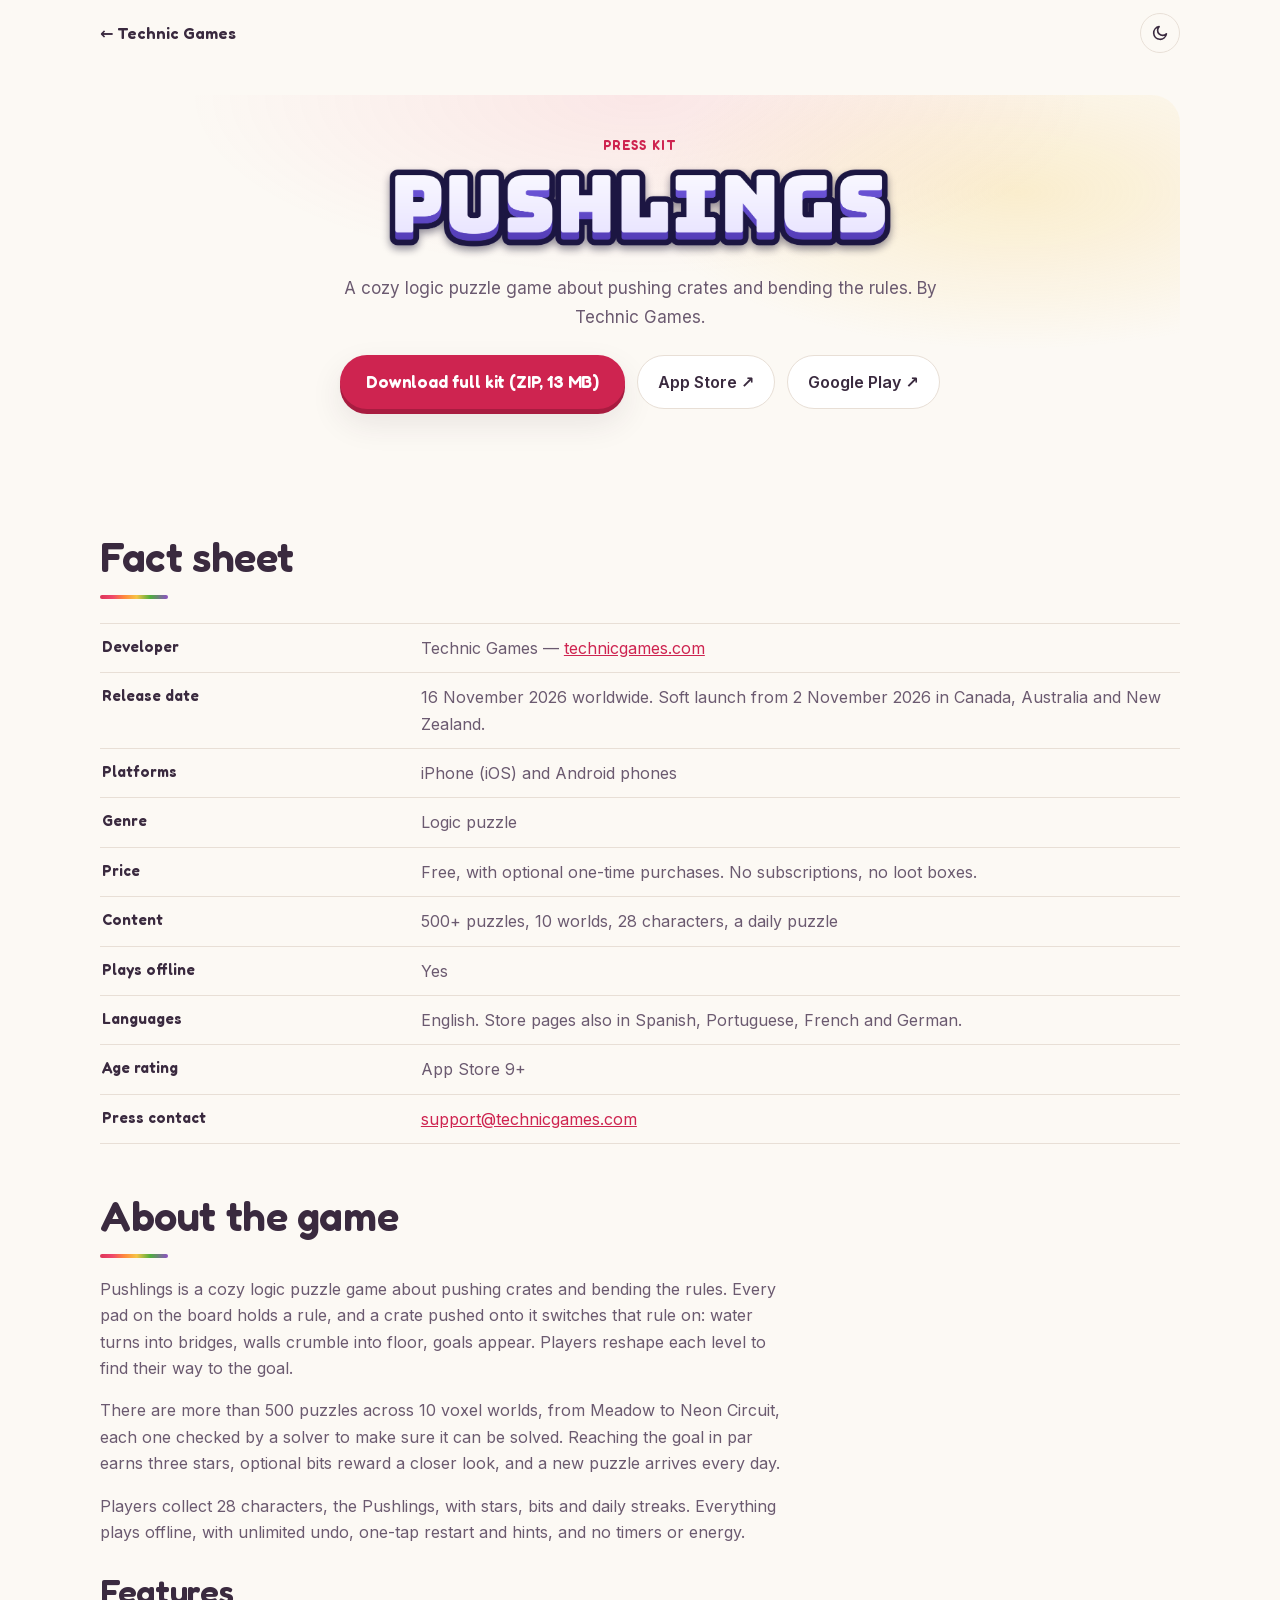
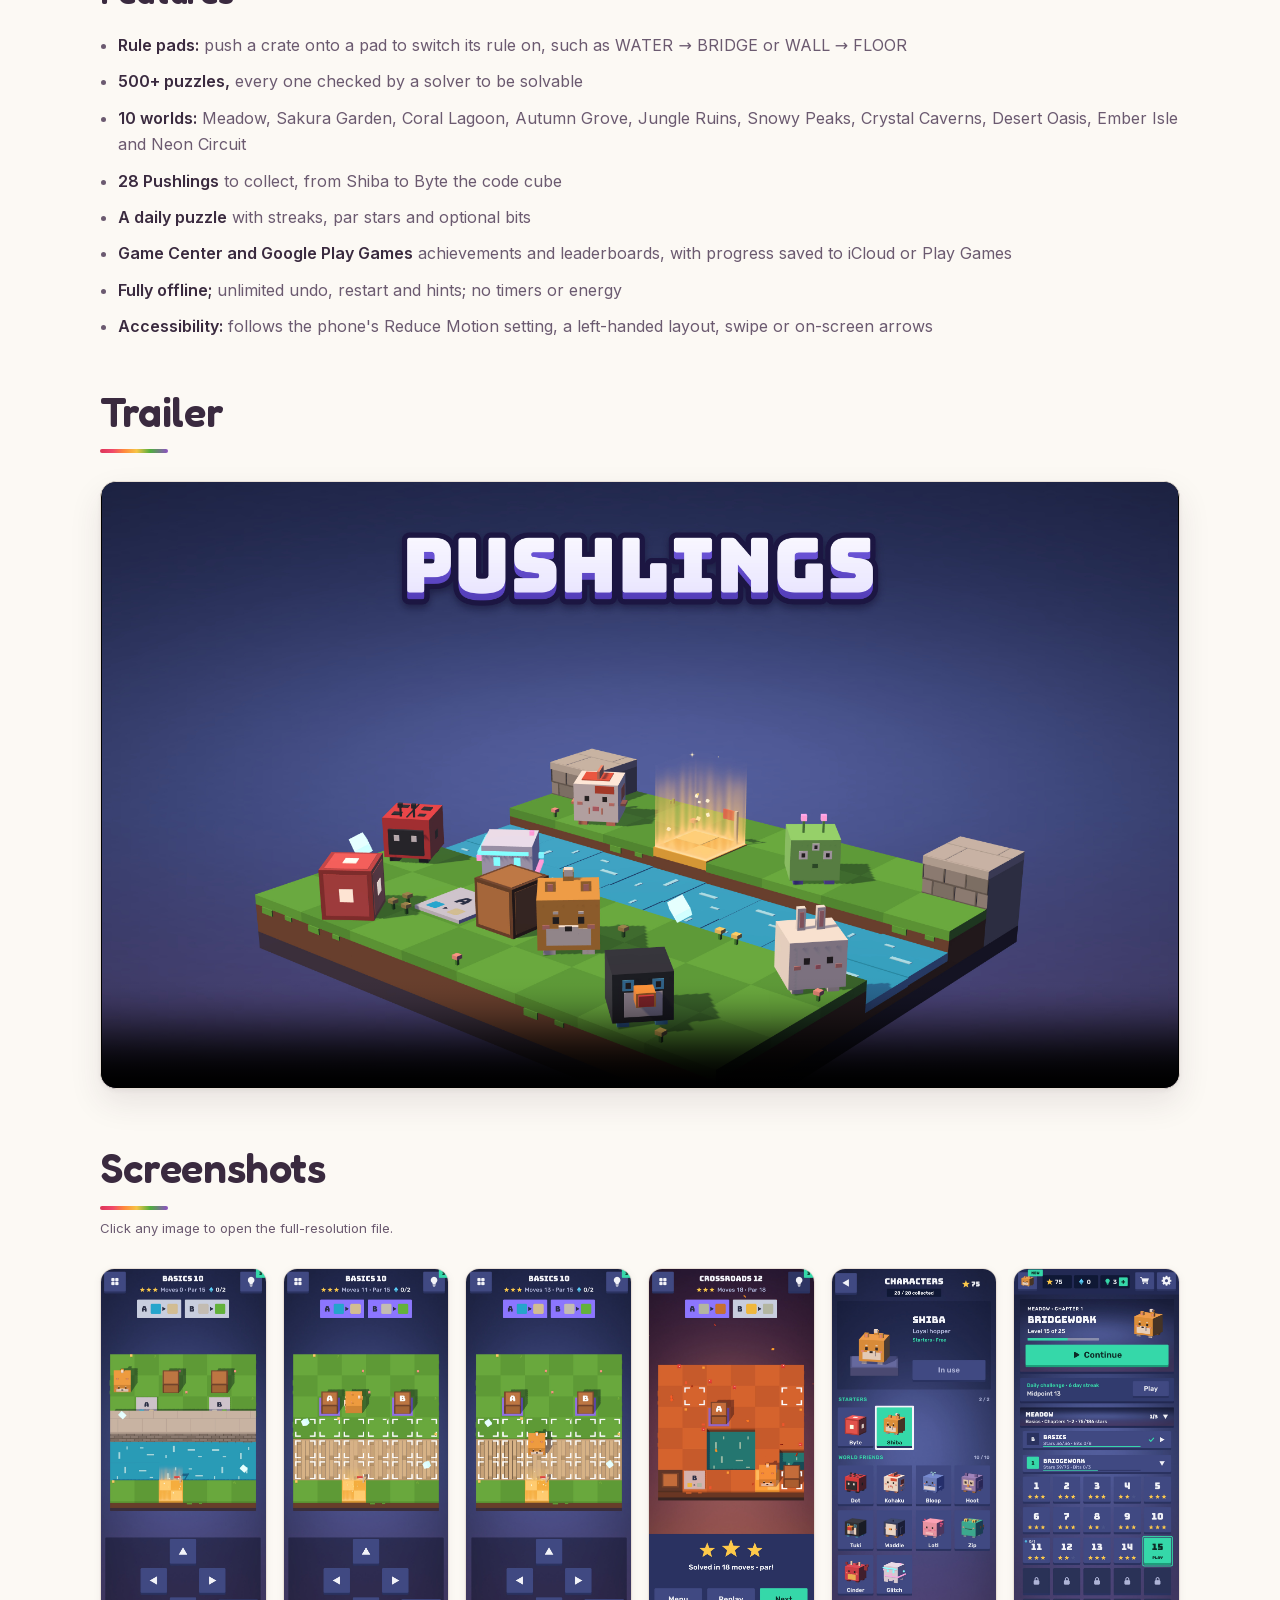
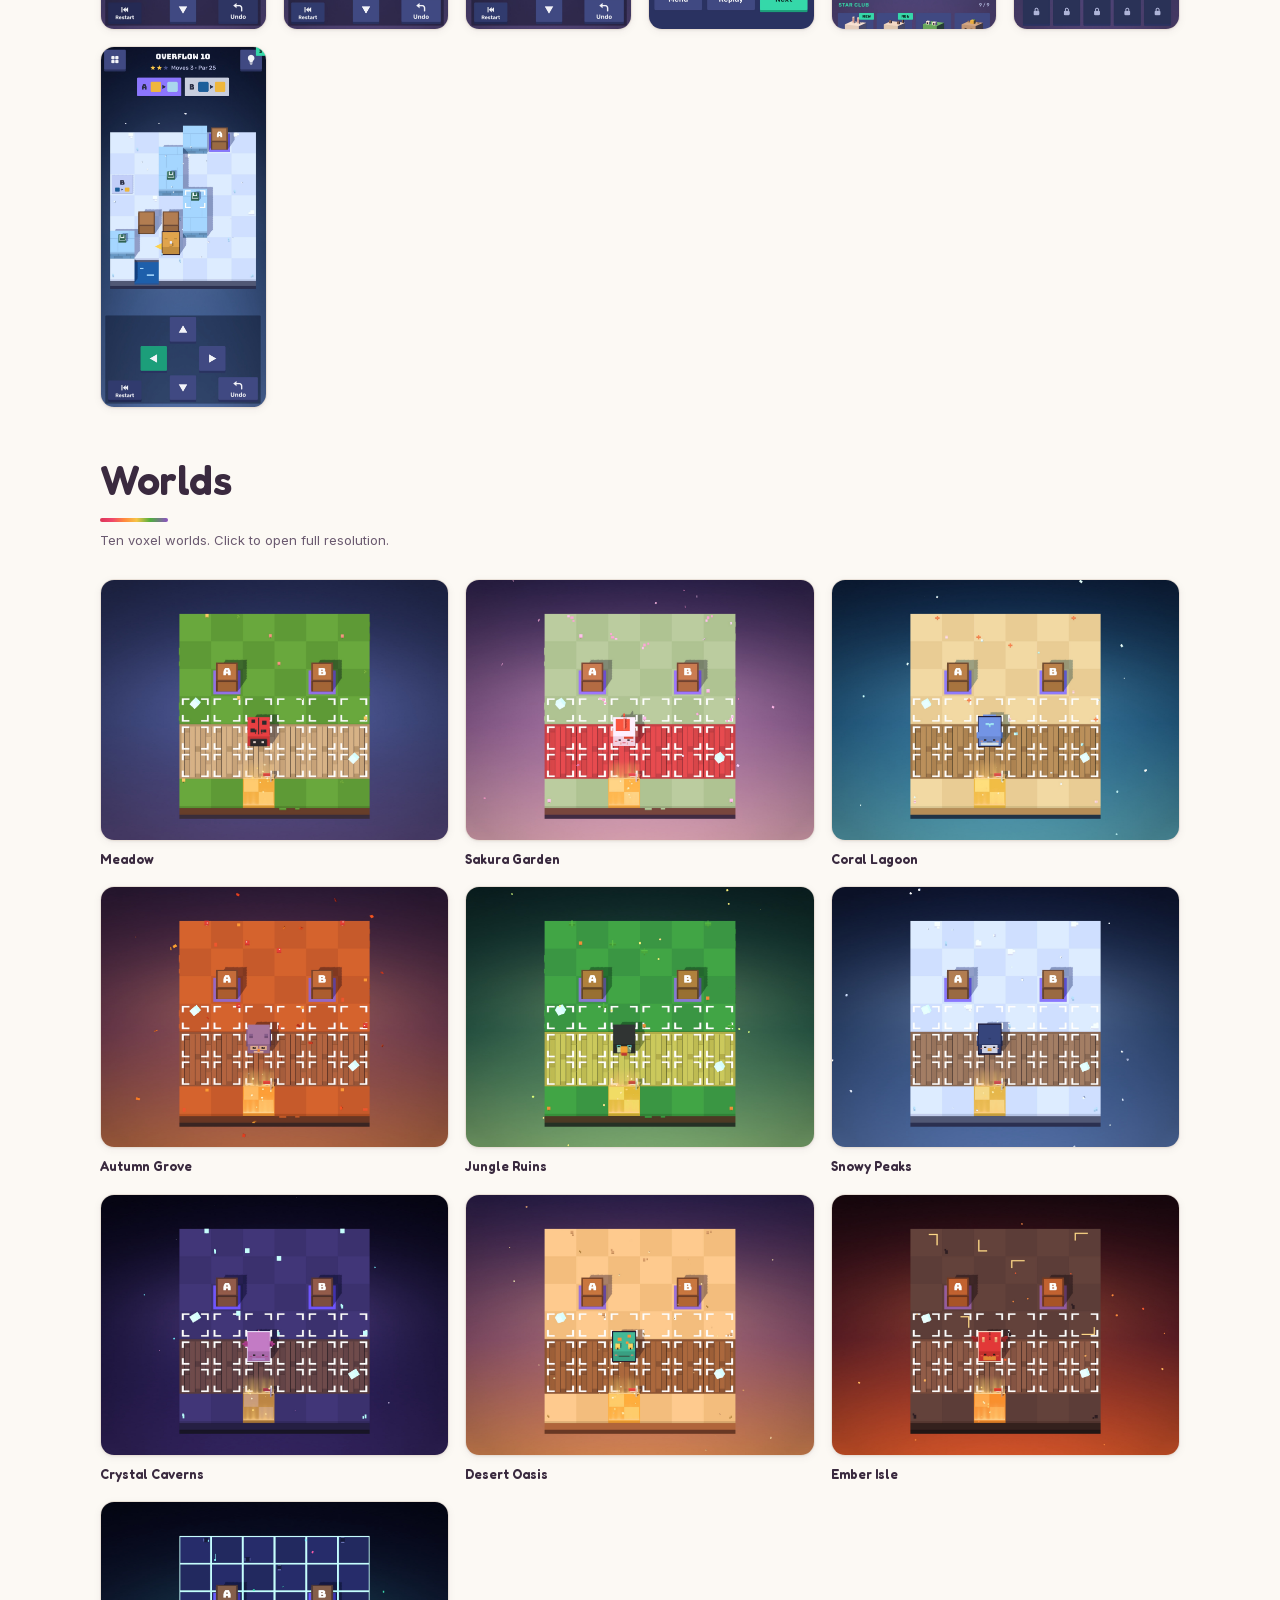
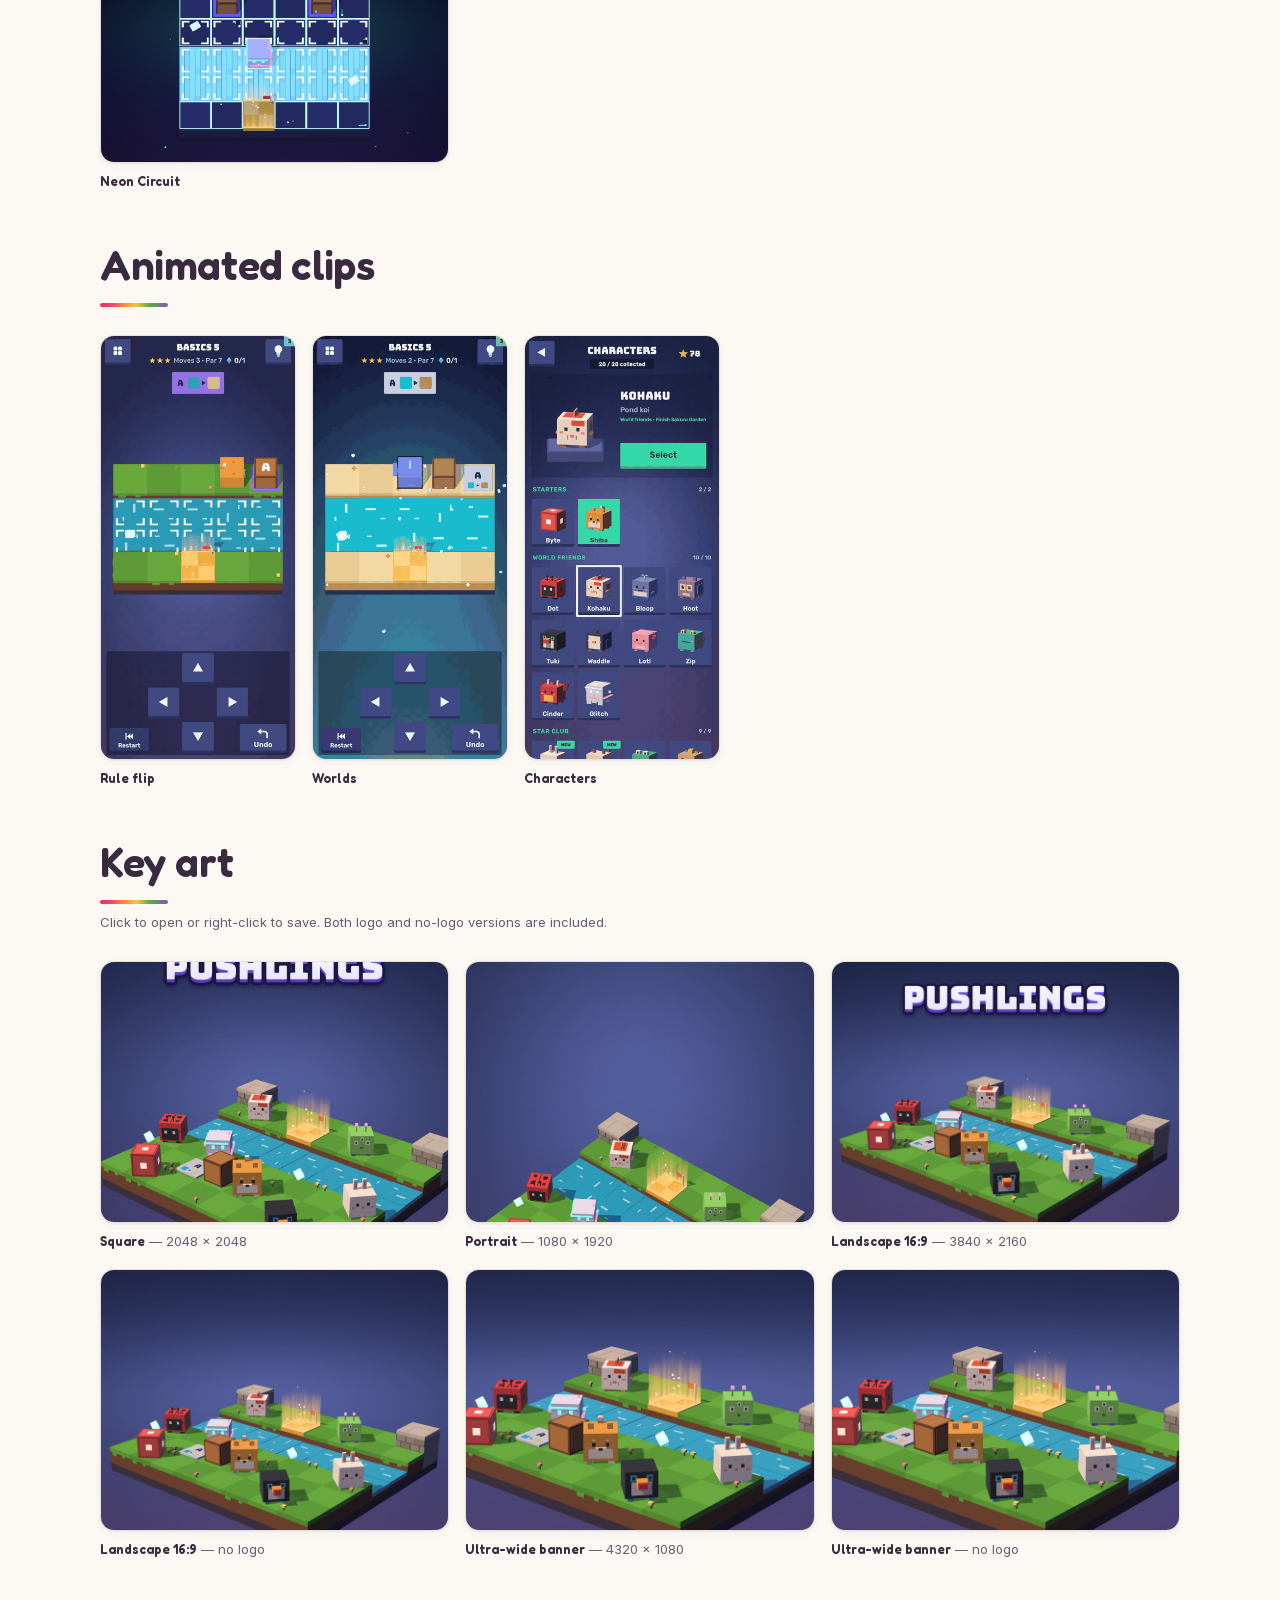
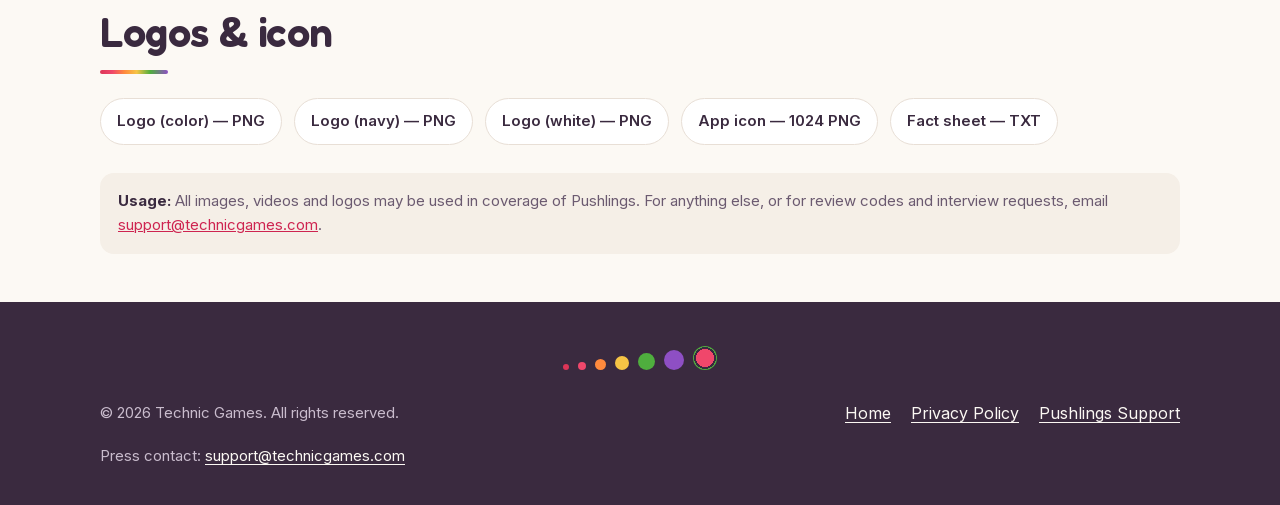
==== pushlings-press/index.html @ 8aca6a39 "Add Pushlings press kit at /pushlings-press/ Browsable press page (fact sheet, trailer, screenshots," ====
<!doctype html>
<html lang="en">
<head>
<meta charset="utf-8">
<meta name="viewport" content="width=device-width, initial-scale=1">

<!-- Resolve theme before first paint (shared with the main site via the same
     localStorage key). Must sit above the stylesheet link. -->
<script>
(function () {
  var t = null;
  try { t = localStorage.getItem("tg-theme"); } catch (e) {}
  if (t !== "light" && t !== "dark") {
    t = window.matchMedia && matchMedia("(prefers-color-scheme: dark)").matches ? "dark" : "light";
  }
  document.documentElement.setAttribute("data-theme", t);
})();
</script>

<title>Pushlings — Press Kit</title>
<meta name="description" content="Press kit for Pushlings, a cozy logic puzzle game by Technic Games — screenshots, key art, logos, trailer, fact sheet and downloads. All assets free to use in coverage.">
<link rel="canonical" href="https://technicgames.com/pushlings-press/">
<meta name="theme-color" content="#FCF9F4">

<meta property="og:type" content="website">
<meta property="og:site_name" content="Technic Games">
<meta property="og:title" content="Pushlings — Press Kit">
<meta property="og:description" content="Screenshots, key art, logos, trailer and fact sheet for Pushlings. Free to use in coverage.">
<meta property="og:image" content="https://technicgames.com/pushlings-press/keyart/Pushlings_KeyArt_3840x2160.jpg">
<meta property="og:url" content="https://technicgames.com/pushlings-press/">
<meta name="twitter:card" content="summary_large_image">
<meta name="twitter:image" content="https://technicgames.com/pushlings-press/keyart/Pushlings_KeyArt_3840x2160.jpg">

<link rel="icon" href="../assets/favicon.ico" sizes="any">
<link rel="apple-touch-icon" href="../assets/apple-touch-icon.png">

<link rel="preload" href="../assets/fonts/inter-var.woff2" as="font" type="font/woff2" crossorigin>
<link rel="preload" href="../assets/fonts/fredoka-var.woff2" as="font" type="font/woff2" crossorigin>
<link rel="stylesheet" href="../assets/styles.css">

<!-- Press-specific layout. Kept here, not in assets/styles.css, so it stays out
     of the home page's CSS payload budget. Uses the shared design tokens. -->
<style>
  .pk-bar { display: flex; align-items: center; justify-content: space-between; gap: 16px; min-height: 66px; }
  .pk-home { font-family: var(--font-display); font-weight: 600; color: var(--ink); text-decoration: none; }
  .pk-home:hover { color: var(--accent-text); }

  /* theme toggle: both icons inline, CSS shows the one for the target theme */
  .theme-toggle .pk-sun { display: none; }
  :root[data-theme="dark"] .theme-toggle .pk-moon { display: none; }
  :root[data-theme="dark"] .theme-toggle .pk-sun { display: inline; }
  .theme-toggle svg { width: 18px; height: 18px; }

  .pk-hero {
    text-align: center;
    padding-block: 40px 8px;
    background:
      radial-gradient(60% 80% at 50% 0%, var(--glow-berry), transparent 70%),
      radial-gradient(50% 70% at 85% 30%, var(--glow-lemon), transparent 70%);
    border-radius: var(--radius-lg);
  }
  .pk-hero__logo { width: min(520px, 80%); height: auto; margin: 8px auto 0; }
  .pk-eyebrow { color: var(--accent-text); }
  .pk-lede { margin: 14px auto 0; max-width: 60ch; color: var(--muted); font-size: 1.0625rem; }
  .pk-cta { margin-top: 24px; display: flex; flex-wrap: wrap; gap: 12px; justify-content: center; }

  .pk-store { display: inline-flex; align-items: center; gap: 8px; padding: 13px 20px; border-radius: var(--pill);
    border: 1px solid var(--line); background: var(--card); color: var(--ink); font-weight: 600; text-decoration: none; }
  .pk-store:hover { border-color: var(--berry); color: var(--accent-text); }

  /* fact sheet */
  .pk-facts { margin: 24px 0 0; display: grid; gap: 0; border-top: 1px solid var(--line); }
  .pk-facts div { display: grid; grid-template-columns: minmax(120px, 0.4fr) 1fr; gap: 16px;
    padding: 11px 2px; border-bottom: 1px solid var(--line); }
  .pk-facts dt { font-family: var(--font-display); font-weight: 600; color: var(--ink); font-size: 0.9375rem; }
  .pk-facts dd { margin: 0; color: var(--muted); }
  .pk-facts a { color: var(--accent-text); }

  .pk-features { margin-top: 20px; padding-left: 1.15rem; display: grid; gap: 10px; }
  .pk-features li { color: var(--muted); }
  .pk-features strong { color: var(--ink); font-weight: 600; }

  /* galleries */
  .pk-grid { margin-top: 28px; display: grid; gap: 16px; }
  .pk-grid--shots { grid-template-columns: repeat(auto-fill, minmax(150px, 1fr)); }
  .pk-grid--worlds { grid-template-columns: repeat(auto-fill, minmax(260px, 1fr)); }
  .pk-grid--gifs { grid-template-columns: repeat(auto-fill, minmax(170px, 1fr)); max-width: 620px; }
  .pk-grid--art { grid-template-columns: repeat(auto-fill, minmax(260px, 1fr)); }

  .pk-grid a { display: block; text-decoration: none; }
  .pk-grid img { display: block; width: 100%; height: auto; border-radius: 14px; border: 1px solid var(--line);
    background: var(--paper-2); box-shadow: var(--shadow-sm); }
  .pk-grid--shots img, .pk-grid--gifs img { aspect-ratio: 1320 / 2868; object-fit: cover; }
  .pk-grid--worlds img, .pk-grid--art img { aspect-ratio: 4 / 3; object-fit: cover; }

  .pk-card__cap { display: block; margin-top: 8px; font-size: 0.8125rem; color: var(--muted); }
  .pk-card__cap b { color: var(--ink); font-weight: 600; font-family: var(--font-display); }

  .pk-video { margin-top: 28px; }
  .pk-video video { width: 100%; height: auto; border-radius: 16px; border: 1px solid var(--line);
    background: #000; box-shadow: var(--shadow-md); aspect-ratio: 16 / 9; }

  /* download chips (logos) */
  .pk-downloads { margin-top: 24px; display: flex; flex-wrap: wrap; gap: 12px; }
  .pk-dl { display: inline-flex; align-items: center; gap: 10px; padding: 10px 16px; border-radius: var(--pill);
    border: 1px solid var(--line); background: var(--card); color: var(--ink); text-decoration: none; font-weight: 600; font-size: 0.9375rem; }
  .pk-dl:hover { border-color: var(--berry); color: var(--accent-text); }
  .pk-dl svg { width: 16px; height: 16px; flex: none; }

  .pk-usage { margin-top: 28px; padding: 16px 18px; border-radius: 14px; background: var(--paper-2);
    color: var(--muted); font-size: 0.9375rem; }
  .pk-usage strong { color: var(--ink); }
</style>
</head>

<body>
<a class="skip-link" href="#main">Skip to content</a>

<header class="site-header">
  <div class="wrap pk-bar">
    <a class="pk-home" href="../index.html">← Technic Games</a>
    <button class="theme-toggle icon-btn" type="button" aria-label="Switch theme" title="Switch theme">
      <svg class="pk-moon" viewBox="0 0 24 24" fill="none" stroke="currentColor" stroke-width="2.2" stroke-linecap="round" stroke-linejoin="round" aria-hidden="true"><path d="M20.5 13.2A8.5 8.5 0 1 1 10.8 3.5a6.6 6.6 0 0 0 9.7 9.7z"/></svg>
      <svg class="pk-sun" viewBox="0 0 24 24" fill="none" stroke="currentColor" stroke-width="2.2" stroke-linecap="round" stroke-linejoin="round" aria-hidden="true"><path d="M12 16.5a4.5 4.5 0 1 0 0-9 4.5 4.5 0 0 0 0 9z"/><path d="M12 1.8v2.1M12 20.1v2.1M4.8 4.8l1.5 1.5M17.7 17.7l1.5 1.5M1.8 12h2.1M20.1 12h2.1M4.8 19.2l1.5-1.5M17.7 6.3l1.5-1.5"/></svg>
    </button>
  </div>
</header>

<main id="main">

  <!-- HERO -->
  <section class="section" style="padding-top:28px">
    <div class="wrap">
      <div class="pk-hero">
        <p class="eyebrow pk-eyebrow">Press Kit</p>
        <img class="pk-hero__logo" src="logo/Pushlings_Logo.png" alt="Pushlings" width="3000" height="554">
        <p class="pk-lede">A cozy logic puzzle game about pushing crates and bending the rules. By Technic Games.</p>
        <div class="pk-cta">
          <a class="btn btn--primary" href="Pushlings_PressKit.zip" download>Download full kit (ZIP, 13&nbsp;MB)</a>
          <a class="pk-store" href="https://apps.apple.com/app/id6817405644" target="_blank" rel="noopener">App Store ↗</a>
          <a class="pk-store" href="https://play.google.com/store/apps/details?id=com.technicgames.pushlings" target="_blank" rel="noopener">Google Play ↗</a>
        </div>
      </div>
    </div>
  </section>

  <!-- FACT SHEET -->
  <section class="section" id="facts" style="padding-block:24px">
    <div class="wrap">
      <h2>Fact sheet</h2>
      <dl class="pk-facts">
        <div><dt>Developer</dt><dd>Technic Games — <a href="https://technicgames.com">technicgames.com</a></dd></div>
        <div><dt>Release date</dt><dd>16 November 2026 worldwide. Soft launch from 2 November 2026 in Canada, Australia and New Zealand.</dd></div>
        <div><dt>Platforms</dt><dd>iPhone (iOS) and Android phones</dd></div>
        <div><dt>Genre</dt><dd>Logic puzzle</dd></div>
        <div><dt>Price</dt><dd>Free, with optional one-time purchases. No subscriptions, no loot boxes.</dd></div>
        <div><dt>Content</dt><dd>500+ puzzles, 10 worlds, 28 characters, a daily puzzle</dd></div>
        <div><dt>Plays offline</dt><dd>Yes</dd></div>
        <div><dt>Languages</dt><dd>English. Store pages also in Spanish, Portuguese, French and German.</dd></div>
        <div><dt>Age rating</dt><dd>App Store 9+</dd></div>
        <div><dt>Press contact</dt><dd><a href="mailto:support@technicgames.com">support@technicgames.com</a></dd></div>
      </dl>
    </div>
  </section>

  <!-- ABOUT -->
  <section class="section" id="about" style="padding-block:24px">
    <div class="wrap">
      <h2>About the game</h2>
      <div class="prose">
        <p>Pushlings is a cozy logic puzzle game about pushing crates and bending the rules. Every pad on the board holds a rule, and a crate pushed onto it switches that rule on: water turns into bridges, walls crumble into floor, goals appear. Players reshape each level to find their way to the goal.</p>
        <p>There are more than 500 puzzles across 10 voxel worlds, from Meadow to Neon Circuit, each one checked by a solver to make sure it can be solved. Reaching the goal in par earns three stars, optional bits reward a closer look, and a new puzzle arrives every day.</p>
        <p>Players collect 28 characters, the Pushlings, with stars, bits and daily streaks. Everything plays offline, with unlimited undo, one-tap restart and hints, and no timers or energy.</p>
      </div>

      <h3 style="margin-top:28px">Features</h3>
      <ul class="pk-features">
        <li><strong>Rule pads:</strong> push a crate onto a pad to switch its rule on, such as WATER → BRIDGE or WALL → FLOOR</li>
        <li><strong>500+ puzzles,</strong> every one checked by a solver to be solvable</li>
        <li><strong>10 worlds:</strong> Meadow, Sakura Garden, Coral Lagoon, Autumn Grove, Jungle Ruins, Snowy Peaks, Crystal Caverns, Desert Oasis, Ember Isle and Neon Circuit</li>
        <li><strong>28 Pushlings</strong> to collect, from Shiba to Byte the code cube</li>
        <li><strong>A daily puzzle</strong> with streaks, par stars and optional bits</li>
        <li><strong>Game Center and Google Play Games</strong> achievements and leaderboards, with progress saved to iCloud or Play Games</li>
        <li><strong>Fully offline;</strong> unlimited undo, restart and hints; no timers or energy</li>
        <li><strong>Accessibility:</strong> follows the phone's Reduce Motion setting, a left-handed layout, swipe or on-screen arrows</li>
      </ul>
    </div>
  </section>

  <!-- TRAILER -->
  <section class="section" id="trailer" style="padding-block:24px">
    <div class="wrap">
      <h2>Trailer</h2>
      <div class="pk-video">
        <video controls preload="none" width="1920" height="1080"
               poster="keyart/Pushlings_KeyArt_3840x2160.jpg">
          <source src="video/Pushlings_Trailer_1920x1080.mp4" type="video/mp4">
          Your browser can't play embedded video — <a href="video/Pushlings_Trailer_1920x1080.mp4">download the trailer (MP4)</a>.
        </video>
      </div>
    </div>
  </section>

  <!-- SCREENSHOTS -->
  <section class="section" id="screenshots" style="padding-block:24px">
    <div class="wrap">
      <h2>Screenshots</h2>
      <p class="pk-card__cap">Click any image to open the full-resolution file.</p>
      <div class="pk-grid pk-grid--shots">
        <a href="screenshots/Pushlings_Screenshot_01.jpg" target="_blank" rel="noopener"><img src="screenshots/Pushlings_Screenshot_01.jpg" alt="Pushlings screenshot 1" width="1320" height="2868" loading="lazy" decoding="async"></a>
        <a href="screenshots/Pushlings_Screenshot_02.jpg" target="_blank" rel="noopener"><img src="screenshots/Pushlings_Screenshot_02.jpg" alt="Pushlings screenshot 2" width="1320" height="2868" loading="lazy" decoding="async"></a>
        <a href="screenshots/Pushlings_Screenshot_03.jpg" target="_blank" rel="noopener"><img src="screenshots/Pushlings_Screenshot_03.jpg" alt="Pushlings screenshot 3" width="1320" height="2868" loading="lazy" decoding="async"></a>
        <a href="screenshots/Pushlings_Screenshot_04.jpg" target="_blank" rel="noopener"><img src="screenshots/Pushlings_Screenshot_04.jpg" alt="Pushlings screenshot 4" width="1320" height="2868" loading="lazy" decoding="async"></a>
        <a href="screenshots/Pushlings_Screenshot_05.jpg" target="_blank" rel="noopener"><img src="screenshots/Pushlings_Screenshot_05.jpg" alt="Pushlings screenshot 5" width="1320" height="2868" loading="lazy" decoding="async"></a>
        <a href="screenshots/Pushlings_Screenshot_06.jpg" target="_blank" rel="noopener"><img src="screenshots/Pushlings_Screenshot_06.jpg" alt="Pushlings screenshot 6" width="1320" height="2868" loading="lazy" decoding="async"></a>
        <a href="screenshots/Pushlings_Screenshot_07.jpg" target="_blank" rel="noopener"><img src="screenshots/Pushlings_Screenshot_07.jpg" alt="Pushlings screenshot 7" width="1320" height="2868" loading="lazy" decoding="async"></a>
      </div>
    </div>
  </section>

  <!-- WORLDS -->
  <section class="section" id="worlds" style="padding-block:24px">
    <div class="wrap">
      <h2>Worlds</h2>
      <p class="pk-card__cap">Ten voxel worlds. Click to open full resolution.</p>
      <div class="pk-grid pk-grid--worlds">
        <a href="worlds/Pushlings_World_Meadow.jpg" target="_blank" rel="noopener"><img src="worlds/Pushlings_World_Meadow.jpg" alt="Meadow" width="2400" height="1800" loading="lazy" decoding="async"><span class="pk-card__cap"><b>Meadow</b></span></a>
        <a href="worlds/Pushlings_World_Sakura_Garden.jpg" target="_blank" rel="noopener"><img src="worlds/Pushlings_World_Sakura_Garden.jpg" alt="Sakura Garden" width="2400" height="1800" loading="lazy" decoding="async"><span class="pk-card__cap"><b>Sakura Garden</b></span></a>
        <a href="worlds/Pushlings_World_Coral_Lagoon.jpg" target="_blank" rel="noopener"><img src="worlds/Pushlings_World_Coral_Lagoon.jpg" alt="Coral Lagoon" width="2400" height="1800" loading="lazy" decoding="async"><span class="pk-card__cap"><b>Coral Lagoon</b></span></a>
        <a href="worlds/Pushlings_World_Autumn_Grove.jpg" target="_blank" rel="noopener"><img src="worlds/Pushlings_World_Autumn_Grove.jpg" alt="Autumn Grove" width="2400" height="1800" loading="lazy" decoding="async"><span class="pk-card__cap"><b>Autumn Grove</b></span></a>
        <a href="worlds/Pushlings_World_Jungle_Ruins.jpg" target="_blank" rel="noopener"><img src="worlds/Pushlings_World_Jungle_Ruins.jpg" alt="Jungle Ruins" width="2400" height="1800" loading="lazy" decoding="async"><span class="pk-card__cap"><b>Jungle Ruins</b></span></a>
        <a href="worlds/Pushlings_World_Snowy_Peaks.jpg" target="_blank" rel="noopener"><img src="worlds/Pushlings_World_Snowy_Peaks.jpg" alt="Snowy Peaks" width="2400" height="1800" loading="lazy" decoding="async"><span class="pk-card__cap"><b>Snowy Peaks</b></span></a>
        <a href="worlds/Pushlings_World_Crystal_Caverns.jpg" target="_blank" rel="noopener"><img src="worlds/Pushlings_World_Crystal_Caverns.jpg" alt="Crystal Caverns" width="2400" height="1800" loading="lazy" decoding="async"><span class="pk-card__cap"><b>Crystal Caverns</b></span></a>
        <a href="worlds/Pushlings_World_Desert_Oasis.jpg" target="_blank" rel="noopener"><img src="worlds/Pushlings_World_Desert_Oasis.jpg" alt="Desert Oasis" width="2400" height="1800" loading="lazy" decoding="async"><span class="pk-card__cap"><b>Desert Oasis</b></span></a>
        <a href="worlds/Pushlings_World_Ember_Isle.jpg" target="_blank" rel="noopener"><img src="worlds/Pushlings_World_Ember_Isle.jpg" alt="Ember Isle" width="2400" height="1800" loading="lazy" decoding="async"><span class="pk-card__cap"><b>Ember Isle</b></span></a>
        <a href="worlds/Pushlings_World_Neon_Circuit.jpg" target="_blank" rel="noopener"><img src="worlds/Pushlings_World_Neon_Circuit.jpg" alt="Neon Circuit" width="2400" height="1800" loading="lazy" decoding="async"><span class="pk-card__cap"><b>Neon Circuit</b></span></a>
      </div>
    </div>
  </section>

  <!-- ANIMATIONS -->
  <section class="section" id="animations" style="padding-block:24px">
    <div class="wrap">
      <h2>Animated clips</h2>
      <div class="pk-grid pk-grid--gifs">
        <a href="gifs/Pushlings_rule_flip.gif" target="_blank" rel="noopener"><img src="gifs/Pushlings_rule_flip.gif" alt="A rule pad flipping water into a bridge" width="360" height="780" loading="lazy" decoding="async"><span class="pk-card__cap"><b>Rule flip</b></span></a>
        <a href="gifs/Pushlings_worlds.gif" target="_blank" rel="noopener"><img src="gifs/Pushlings_worlds.gif" alt="A tour through several Pushlings worlds" width="360" height="780" loading="lazy" decoding="async"><span class="pk-card__cap"><b>Worlds</b></span></a>
        <a href="gifs/Pushlings_characters.gif" target="_blank" rel="noopener"><img src="gifs/Pushlings_characters.gif" alt="A selection of collectible Pushlings characters" width="360" height="780" loading="lazy" decoding="async"><span class="pk-card__cap"><b>Characters</b></span></a>
      </div>
    </div>
  </section>

  <!-- KEY ART -->
  <section class="section" id="keyart" style="padding-block:24px">
    <div class="wrap">
      <h2>Key art</h2>
      <p class="pk-card__cap">Click to open or right-click to save. Both logo and no-logo versions are included.</p>
      <div class="pk-grid pk-grid--art">
        <a href="keyart/Pushlings_KeyArt_2048x2048.jpg" target="_blank" rel="noopener"><img src="keyart/Pushlings_KeyArt_2048x2048.jpg" alt="Square key art" width="2048" height="2048" loading="lazy" decoding="async"><span class="pk-card__cap"><b>Square</b> — 2048 × 2048</span></a>
        <a href="keyart/Pushlings_KeyArt_1080x1920.jpg" target="_blank" rel="noopener"><img src="keyart/Pushlings_KeyArt_1080x1920.jpg" alt="Portrait key art" width="1080" height="1920" loading="lazy" decoding="async"><span class="pk-card__cap"><b>Portrait</b> — 1080 × 1920</span></a>
        <a href="keyart/Pushlings_KeyArt_3840x2160.jpg" target="_blank" rel="noopener"><img src="keyart/Pushlings_KeyArt_3840x2160.jpg" alt="Landscape key art" width="3840" height="2160" loading="lazy" decoding="async"><span class="pk-card__cap"><b>Landscape 16:9</b> — 3840 × 2160</span></a>
        <a href="keyart/Pushlings_KeyArt_3840x2160_NoLogo.jpg" target="_blank" rel="noopener"><img src="keyart/Pushlings_KeyArt_3840x2160_NoLogo.jpg" alt="Landscape key art without logo" width="3840" height="2160" loading="lazy" decoding="async"><span class="pk-card__cap"><b>Landscape 16:9</b> — no logo</span></a>
        <a href="keyart/Pushlings_KeyArt_4320x1080.jpg" target="_blank" rel="noopener"><img src="keyart/Pushlings_KeyArt_4320x1080.jpg" alt="Ultra-wide banner key art" width="4320" height="1080" loading="lazy" decoding="async"><span class="pk-card__cap"><b>Ultra-wide banner</b> — 4320 × 1080</span></a>
        <a href="keyart/Pushlings_KeyArt_4320x1080_NoLogo.jpg" target="_blank" rel="noopener"><img src="keyart/Pushlings_KeyArt_4320x1080_NoLogo.jpg" alt="Ultra-wide banner key art without logo" width="4320" height="1080" loading="lazy" decoding="async"><span class="pk-card__cap"><b>Ultra-wide banner</b> — no logo</span></a>
      </div>
    </div>
  </section>

  <!-- LOGOS -->
  <section class="section" id="logos" style="padding-block:24px">
    <div class="wrap">
      <h2>Logos &amp; icon</h2>
      <div class="pk-downloads">
        <a class="pk-dl" href="logo/Pushlings_Logo.png" download>Logo (color) — PNG</a>
        <a class="pk-dl" href="logo/Pushlings_Logo_Navy.png" download>Logo (navy) — PNG</a>
        <a class="pk-dl" href="logo/Pushlings_Logo_White.png" download>Logo (white) — PNG</a>
        <a class="pk-dl" href="logo/Pushlings_Icon_1024.png" download>App icon — 1024 PNG</a>
        <a class="pk-dl" href="Pushlings_FactSheet.txt" download>Fact sheet — TXT</a>
      </div>

      <p class="pk-usage"><strong>Usage:</strong> All images, videos and logos may be used in coverage of Pushlings. For anything else, or for review codes and interview requests, email <a href="mailto:support@technicgames.com">support@technicgames.com</a>.</p>
    </div>
  </section>

</main>

<footer class="site-footer">
  <span class="tier-rail" aria-hidden="true"><i></i><i></i><i></i><i></i><i></i><i></i><i></i></span>
  <div class="wrap">
    <div class="footer__row">
      <p class="footer__meta">© 2026 Technic Games. All rights reserved.</p>
      <ul class="footer__links">
        <li><a href="../index.html">Home</a></li>
        <li><a href="../privacy.html">Privacy Policy</a></li>
        <li><a href="../support.html#pushlings">Pushlings Support</a></li>
      </ul>
    </div>
    <p class="footer__meta">Press contact: <a href="mailto:support@technicgames.com">support@technicgames.com</a></p>
  </div>
</footer>

<script>
(function () {
  var btn = document.querySelector(".theme-toggle");
  if (!btn) return;
  var root = document.documentElement;
  var meta = document.querySelector('meta[name="theme-color"]');
  var META = { light: "#FCF9F4", dark: "#1A1320" };
  function cur() { return root.getAttribute("data-theme") === "dark" ? "dark" : "light"; }
  function apply(m) {
    root.setAttribute("data-theme", m);
    if (meta) meta.setAttribute("content", META[m]);
    btn.setAttribute("aria-label", "Switch to " + (m === "dark" ? "light" : "dark") + " theme");
    btn.setAttribute("title", btn.getAttribute("aria-label"));
  }
  apply(cur());
  btn.addEventListener("click", function () {
    var next = cur() === "dark" ? "light" : "dark";
    try { localStorage.setItem("tg-theme", next); } catch (e) {}
    apply(next);
  });
})();
</script>
</body>
</html>
---- assets/styles.css ----
/* =============================================================
   Technic Games — shared styles
   Mobile-first. One stylesheet for all three pages.

   Two structural rules, both mechanically checkable:

   1. MOTION. Every transition/animation lives in the "Motion" section
      at the bottom, inside a single
      @media (prefers-reduced-motion: no-preference) block. Nothing above
      that line moves. Never write `transition: all` — it animates layout
      properties and forces reflow; name the properties.

   2. THEME. No component hard-codes a colour. Every colour is a token
      defined once under :root (light) and overridden once under
      :root[data-theme="dark"]. Adding a component means adding a token,
      not a second colour block.
   ============================================================= */

/* ---------- Fonts (self-hosted; one variable file per family) ----------
   Both are OFL, so redistribution is permitted. Serving them ourselves
   removes two cross-origin handshakes and a render-blocking stylesheet
   from fonts.googleapis.com. One file covers every weight. */
@font-face {
  font-family: "Fredoka";
  src: url("fonts/fredoka-var.woff2") format("woff2");
  font-weight: 300 700;
  font-style: normal;
  font-display: swap;
}
@font-face {
  font-family: "Inter";
  src: url("fonts/inter-var.woff2") format("woff2");
  font-weight: 100 900;
  font-style: normal;
  font-display: swap;
}

/* ---------- Tokens: light (default) ---------- */
:root {
  color-scheme: light;

  --ink: #3a2a3f;            /* primary text */
  --muted: #6b5a70;          /* 6.0:1 on paper */
  --paper: #fcf9f4;          /* page */
  --paper-2: #f5efe7;        /* recessed: chips, tags */
  --paper-3: #ece2d6;
  --card: #ffffff;
  --line: #e8dfd6;

  --berry: #f0476b;          /* decorative accent only — 3.6:1, never text */
  --accent-text: #ce2450;    /* AA-safe accent for text and links */
  --accent-strong: #bd1f49;  /* accent text sitting on a tinted background */
  --accent-btn: #ce2450;
  --accent-btn-hover: #bd1f49;
  --accent-btn-shadow: #a81c40;
  --btn-fg: #ffffff;

  --green: #4fae3e;
  --tag-out-bg: rgba(79, 174, 62, 0.14);
  --tag-out-fg: #2f6f26;

  --nav-current-bg: rgba(240, 71, 107, 0.09);

  --chip-border: #cfc4bb;
  --chip-dot: #b9aca2;
  --chip-name: #5c4d63;
  --dot-idle: #9c8f86;       /* 3.1:1 on card — dots are meaningful UI */

  --footer-bg: #3a2a3f;
  --footer-fg: #fcf9f4;
  --footer-meta: #c9bccd;

  --header-bg: rgba(252, 249, 244, 0.82);
  --header-bg-scrolled: rgba(252, 249, 244, 0.94);

  --glow-berry: rgba(240, 71, 107, 0.1);
  --glow-lemon: rgba(246, 196, 69, 0.22);
  --glow-green: rgba(79, 174, 62, 0.14);

  --selection: rgba(240, 71, 107, 0.2);
  --ring-soft: rgba(58, 42, 63, 0.08);

  --shadow-sm: 0 1px 2px rgba(58, 42, 63, 0.05), 0 2px 8px rgba(58, 42, 63, 0.05);
  --shadow-md: 0 2px 4px rgba(58, 42, 63, 0.05), 0 14px 32px rgba(58, 42, 63, 0.1);
  --shadow-lg: 0 4px 10px rgba(58, 42, 63, 0.07), 0 26px 64px rgba(58, 42, 63, 0.16);
  --shadow-header: 0 8px 28px rgba(58, 42, 63, 0.07);

  /* fruit tiers, ascending: cherry -> strawberry -> orange -> lemon -> lime -> grape -> watermelon */
  --t1: #dc3557;
  --t2: #f0476b;
  --t3: #ff8a3d;
  --t4: #f6c445;
  --t5: #4fae3e;
  --t6: #8e4fc4;
  --t7: radial-gradient(circle at 50% 50%, var(--t2) 0 54%, var(--paper) 54% 64%, var(--t5) 64% 100%);

  --tier-sweep: linear-gradient(90deg,
    var(--t1) 0%, var(--t2) 18%, var(--t3) 36%,
    var(--t4) 54%, var(--t5) 74%, var(--t6) 100%);

  /* The lightbox is a dark overlay in BOTH themes, so its colours are fixed
     and deliberately absent from the dark block below. */
  --lightbox-mat: #17111b;
  --lightbox-fg: #f5eff7;
  --lightbox-cap: #d9cfdd;
  --lightbox-btn-bg: rgba(245, 239, 247, 0.08);
  --lightbox-btn-bg-hover: rgba(245, 239, 247, 0.2);
  --lightbox-btn-border: rgba(245, 239, 247, 0.28);
  --lightbox-close-bg: rgba(23, 17, 27, 0.62);
  --backdrop: rgba(24, 17, 28, 0.8);

  --wrap: 1120px;
  --gutter: 20px;
  --radius: 16px;
  --radius-lg: 28px;
  --pill: 999px;

  /* Header logo height. THE one knob for logo size — change this line only.
     The header reserves 66px, so up to ~46px sits comfortably. If you go
     much past that, bump `.site-header .wrap { min-height }` too.
     Keep tools/sync-logo.py's HEIGHT in step so the SVG's width/height
     attributes match and there is no layout shift. */
  --logo-height: 40px;

  --dur-1: 140ms;
  --dur-2: 260ms;
  --dur-3: 560ms;
  --ease: cubic-bezier(0.22, 1, 0.36, 1);
  --ease-back: cubic-bezier(0.34, 1.56, 0.64, 1);

  --font-display: "Fredoka", ui-rounded, "SF Pro Rounded", "Segoe UI", system-ui, sans-serif;
  --font-body: "Inter", system-ui, -apple-system, "Segoe UI", Roboto, Helvetica, Arial, sans-serif;

  /* Screenshot aspect ratio. Change this one value if you swap in
     screenshots of another size — it also sizes the lightbox. */
  --shot-ratio: 1284 / 2778;
}

/* ---------- Tokens: dark ----------
   Set by the inline script in <head> before first paint, so there is no
   flash. Without JS the site stays light (see PERFORMANCE.md). */
:root[data-theme="dark"] {
  color-scheme: dark;

  --ink: #f6f1f8;
  --muted: #b4a6bc;          /* 8.0:1 on paper */
  --paper: #1a1320;
  --paper-2: #2a2032;
  --paper-3: #453a4e;
  --card: #231a29;
  --line: #372b40;

  --berry: #ff6183;
  --accent-text: #ff7d9c;    /* 7.5:1 on paper */
  --accent-strong: #ffa0b8;
  --accent-btn: #f0476b;     /* the brand berry, at full strength */
  --accent-btn-hover: #ff5c7f;
  --accent-btn-shadow: #b81c42;
  --btn-fg: #1a1320;         /* dark text on a bright berry: 5.1:1 */

  --tag-out-bg: rgba(79, 174, 62, 0.18);
  --tag-out-fg: #8fe07e;

  --nav-current-bg: rgba(255, 97, 131, 0.14);

  --chip-border: #4a3c54;
  --chip-dot: #6e5d78;
  --chip-name: #cfc2d6;
  --dot-idle: #7e6e86;       /* 3.5:1 on card */

  --footer-bg: #120d16;
  --footer-fg: #f6f1f8;
  --footer-meta: #b4a6bc;

  --header-bg: rgba(26, 19, 32, 0.8);
  --header-bg-scrolled: rgba(26, 19, 32, 0.94);

  --glow-berry: rgba(240, 71, 107, 0.16);
  --glow-lemon: rgba(246, 196, 69, 0.1);
  --glow-green: rgba(79, 174, 62, 0.12);

  --selection: rgba(255, 97, 131, 0.28);
  --ring-soft: rgba(0, 0, 0, 0.5);

  --shadow-sm: 0 1px 2px rgba(0, 0, 0, 0.35), 0 2px 8px rgba(0, 0, 0, 0.28);
  --shadow-md: 0 2px 4px rgba(0, 0, 0, 0.3), 0 14px 32px rgba(0, 0, 0, 0.42);
  --shadow-lg: 0 4px 10px rgba(0, 0, 0, 0.35), 0 26px 64px rgba(0, 0, 0, 0.5);
  --shadow-header: 0 8px 28px rgba(0, 0, 0, 0.5);
}

/* ---------- Reset ---------- */
*,
*::before,
*::after { box-sizing: border-box; }

body,
h1, h2, h3, p, ul, ol, figure, dl, dd { margin: 0; }

html {
  -webkit-text-size-adjust: 100%;
  scroll-padding-top: 88px;
}

[hidden] { display: none !important; }

body {
  background: var(--paper);
  color: var(--ink);
  font-family: var(--font-body);
  font-size: 1rem;
  line-height: 1.65;
  -webkit-font-smoothing: antialiased;

  /* Sticky footer: keeps short pages (support, privacy) from
     leaving a bare strip of paper below the footer on tall screens. */
  min-height: 100vh;
  display: flex;
  flex-direction: column;
}

main { flex: 1 0 auto; }

img, svg { display: block; max-width: 100%; }
img { height: auto; }

a { color: var(--accent-text); }

button { font: inherit; color: inherit; }

::selection { background: var(--selection); color: var(--ink); }

/* ---------- Focus ----------
   var(--ink) flips with the theme, so the ring is always the opposite
   of the page. Surfaces that stay dark in both themes override it. */
:where(a, button, [tabindex]):focus-visible {
  outline: 3px solid var(--ink);
  outline-offset: 3px;
  border-radius: 8px;
}

.site-footer :where(a, button):focus-visible { outline-color: var(--footer-fg); }
.lightbox :where(a, button):focus-visible { outline-color: var(--lightbox-fg); }

.sr-only {
  position: absolute;
  width: 1px; height: 1px;
  padding: 0; margin: -1px;
  overflow: hidden;
  clip: rect(0 0 0 0);
  clip-path: inset(50%);
  white-space: nowrap;
}

.skip-link {
  position: absolute;
  left: 12px; top: -100px;
  z-index: 100;
  background: var(--accent-btn);
  color: var(--btn-fg);
  padding: 12px 18px;
  border-radius: 0 0 12px 12px;
  text-decoration: none;
  font-weight: 600;
}
.skip-link:focus { top: 0; }

/* ---------- Layout ---------- */
.wrap {
  width: 100%;
  max-width: var(--wrap);
  margin-inline: auto;
  padding-inline: var(--gutter);
}

section[id] { scroll-margin-top: 84px; }

.section { padding-block: 56px; }

@media (min-width: 760px) {
  .section { padding-block: 92px; }
}

/* ---------- Type ---------- */
h1, h2, h3, .btn, .tag, .logo {
  font-family: var(--font-display);
  font-weight: 600;
  line-height: 1.15;
  letter-spacing: -0.01em;
}

h1 { font-size: clamp(2.25rem, 7vw, 4rem); }
h2 { font-size: clamp(1.75rem, 4.4vw, 2.6rem); }
h3 { font-size: clamp(1.5rem, 3.4vw, 2.1rem); }

.eyebrow {
  font-family: var(--font-display);
  font-weight: 600;
  font-size: 0.8125rem;
  letter-spacing: 0.1em;
  text-transform: uppercase;
  color: var(--accent-text);
}

.lede {
  font-size: clamp(1.0625rem, 2vw, 1.25rem);
  color: var(--muted);
  max-width: 60ch;
}

.prose { margin-top: 18px; }
.prose p { margin-top: 1rem; max-width: 68ch; color: var(--muted); }
.prose p:first-child { margin-top: 0; }

/* Developer credit (About section) */
.byline {
  margin-top: 32px;
  display: inline-flex;
  align-items: center;
  gap: 14px;
}
.byline__avatar {
  width: 56px;
  height: 56px;
  flex: none;
  border-radius: 50%;
  overflow: hidden;
  display: grid;
  place-items: center;
  background: var(--tier-sweep);   /* shows behind/until a photo is added */
  color: #fff;
  font-family: var(--font-display);
  font-weight: 600;
  font-size: 1.125rem;
  letter-spacing: 0.02em;
  box-shadow: 0 0 0 1px var(--ring-soft), var(--shadow-sm);
}
.byline__avatar img { width: 100%; height: 100%; object-fit: cover; }
.byline__text { display: grid; gap: 2px; }
.byline__label {
  font-family: var(--font-display);
  font-size: 0.75rem;
  font-weight: 600;
  letter-spacing: 0.08em;
  text-transform: uppercase;
  color: var(--muted);
}
.byline__name {
  font-family: var(--font-display);
  font-weight: 600;
  font-size: 1.0625rem;
  color: var(--ink);
}

/* Section heading with a short tier underline. */
.section > .wrap > h2 { position: relative; padding-bottom: 18px; }
.section > .wrap > h2::after {
  content: "";
  position: absolute;
  left: 0; bottom: 0;
  width: 68px; height: 4px;
  border-radius: var(--pill);
  background: var(--tier-sweep);
}

/* ---------- Fruit-tier motif ---------- */
.tier-rail {
  display: flex;
  align-items: flex-end;
  justify-content: center;
  gap: 9px;
  list-style: none;
  padding: 0;
}
.tier-rail i { display: block; border-radius: 50%; }
.tier-rail i:nth-child(1) { width:  6px; height:  6px; background: var(--t1); }
.tier-rail i:nth-child(2) { width:  8px; height:  8px; background: var(--t2); }
.tier-rail i:nth-child(3) { width: 11px; height: 11px; background: var(--t3); }
.tier-rail i:nth-child(4) { width: 14px; height: 14px; background: var(--t4); }
.tier-rail i:nth-child(5) { width: 17px; height: 17px; background: var(--t5); }
.tier-rail i:nth-child(6) { width: 20px; height: 20px; background: var(--t6); }
.tier-rail i:nth-child(7) { width: 24px; height: 24px; background: var(--t7); }

.divider {
  position: relative;
  display: flex;
  justify-content: center;
}
.divider::before {
  content: "";
  position: absolute;
  inset-inline: 0;
  top: 50%;
  height: 1px;
  background: var(--line);
}
.divider .tier-rail {
  position: relative;
  background: var(--paper);
  padding-inline: 18px;
}

/* ---------- Header ---------- */
.site-header {
  position: sticky;
  top: 0;
  z-index: 50;
  background: var(--header-bg);
  backdrop-filter: blur(8px);
  border-bottom: 1px solid transparent;
}
.site-header.is-scrolled {
  background: var(--header-bg-scrolled);
  border-bottom-color: var(--line);
  box-shadow: var(--shadow-header);
}

.site-header .wrap {
  display: flex;
  align-items: center;
  gap: 14px;
  min-height: 66px;
}

/* The logo is GENERATED into the markup from assets/logo.svg by
   tools/sync-logo.py — never hand-edit it, and never let the two drift
   (tools/lint.py enforces both). It is inlined rather than <img>'d because an
   <img> SVG is an isolated document: page CSS cannot reach inside it, and the
   wordmark (currentColor) and gamepad (var(--muted)) must follow the theme.
   Never "fix" a logo for dark mode with filter: invert() — it inverts the
   brand colours too. */
.logo {
  display: inline-flex;
  align-items: center;
  margin-right: auto;
  color: var(--ink);   /* drives the wordmark's currentColor */
}
.logo svg { height: var(--logo-height); width: auto; }

.header__actions { display: flex; align-items: center; gap: 10px; }

.icon-btn {
  display: inline-flex;
  align-items: center;
  justify-content: center;
  width: 40px; height: 40px;
  flex: none;
  padding: 0;
  border: 1px solid var(--line);
  border-radius: 50%;
  background: none;
  color: var(--ink);
  cursor: pointer;
}
.icon-btn:hover { border-color: var(--berry); color: var(--accent-text); }
.icon-btn svg { width: 18px; height: 18px; }

.nav-toggle {
  display: inline-flex;
  align-items: center;
  gap: 10px;
  background: none;
  border: 1px solid var(--line);
  border-radius: var(--pill);
  padding: 8px 14px;
  font-weight: 600;
  color: var(--ink);
  cursor: pointer;
}
.nav-toggle:hover { border-color: var(--berry); color: var(--accent-text); }

.nav-toggle__bars { display: grid; gap: 3px; }
.nav-toggle__bars span {
  display: block;
  width: 16px;
  height: 2px;
  border-radius: 2px;
  background: currentColor;
}
/* hamburger -> X */
.nav-toggle[aria-expanded="true"] .nav-toggle__bars span:nth-child(1) { transform: translateY(5px) rotate(45deg); }
.nav-toggle[aria-expanded="true"] .nav-toggle__bars span:nth-child(2) { opacity: 0; }
.nav-toggle[aria-expanded="true"] .nav-toggle__bars span:nth-child(3) { transform: translateY(-5px) rotate(-45deg); }

.nav ul {
  list-style: none;
  margin: 0;
  padding: 0;
  display: flex;
  gap: 6px;
}
.nav a {
  position: relative;
  display: block;
  padding: 10px 15px;
  border-radius: var(--pill);
  color: var(--ink);
  text-decoration: none;
  font-weight: 500;
}
.nav a:hover { background: var(--paper-2); color: var(--accent-text); }

/* current section / page. accent-text on this tint measures 4.49:1 — a hair
   under AA — so the label steps up to accent-strong. */
.nav a[aria-current] {
  color: var(--accent-strong);
  background: var(--nav-current-bg);
}

@media (max-width: 759px) {
  .nav {
    display: none;
    position: absolute;
    left: 0; right: 0;
    top: 100%;
    background: var(--paper);
    border-bottom: 1px solid var(--line);
    box-shadow: var(--shadow-md);
    padding: 10px var(--gutter) 18px;
  }
  .nav.is-open { display: block; }
  .nav ul { flex-direction: column; gap: 2px; }
  .nav a { padding: 14px 12px; border-radius: 12px; }
}

@media (min-width: 760px) {
  .nav-toggle { display: none; }
}

/* ---------- Hero (the one loud place) ---------- */
.hero {
  position: relative;
  overflow: hidden;
  padding-block: 48px 56px;
  background:
    radial-gradient(60% 70% at 15% 0%, var(--glow-berry), transparent 62%),
    radial-gradient(52% 62% at 92% 18%, var(--glow-lemon), transparent 60%),
    radial-gradient(46% 60% at 68% 100%, var(--glow-green), transparent 62%),
    var(--paper);
}

@media (min-width: 900px) {
  .hero { padding-block: 76px 88px; }
  .hero .wrap {
    display: grid;
    grid-template-columns: 1.05fr 0.95fr;
    align-items: center;
    gap: 56px;
  }
}

.hero h1 { margin-block: 14px 18px; }
.hero h1 em { font-style: normal; color: var(--accent-text); }

.hero__cta { margin-top: 28px; }

.hero__arc { margin-top: 34px; max-width: 380px; }
.hero__arc .fruit,
.hero__arc .fruit__in { transform-box: fill-box; transform-origin: center; }
/* the watermelon's pith ring must match the page, not the light theme */
.hero__arc .pith { fill: var(--paper); }

.hero__art {
  position: relative;
  margin-top: 44px;
  border-radius: var(--radius-lg);
  overflow: hidden;
  background: var(--paper-2);
  box-shadow: var(--shadow-lg);
  aspect-ratio: 4 / 3;
}
.hero__art img { width: 100%; height: 100%; object-fit: cover; }

@media (min-width: 900px) {
  .hero__art { margin-top: 0; }
}

/* ---------- Buttons ---------- */
.btn {
  display: inline-flex;
  align-items: center;
  gap: 0.55rem;
  padding: 15px 26px;
  border: 0;
  border-radius: var(--pill);
  font-size: 1.0625rem;
  font-weight: 600;
  text-decoration: none;
  cursor: pointer;
}

.btn--primary {
  background: var(--accent-btn);
  color: var(--btn-fg);
  box-shadow: 0 5px 0 var(--accent-btn-shadow), var(--shadow-md);
}
.btn--primary:hover { background: var(--accent-btn-hover); }
.btn--primary:active {
  transform: translateY(3px);
  box-shadow: 0 2px 0 var(--accent-btn-shadow);
}
.btn__arrow { display: inline-block; }

/* ---------- Cards ---------- */
.card {
  background: var(--card);
  border: 1px solid var(--line);
  border-radius: var(--radius-lg);
  box-shadow: var(--shadow-sm);
  padding: 28px 22px;
}

@media (min-width: 760px) {
  .card { padding: 40px; }
}

/* ---------- Games ---------- */
#games-list { display: grid; gap: 32px; margin-top: 40px; }
noscript .card { display: block; margin-top: 40px; }

.game {
  position: relative;
  background: var(--card);
  border: 1px solid var(--line);
  border-radius: var(--radius-lg);
  box-shadow: var(--shadow-sm);
  overflow: hidden;
  display: grid;
  gap: 8px;
}

/* signature: the fruit tier as a rail across the top of every card */
.game::before {
  content: "";
  position: absolute;
  inset: 0 0 auto 0;
  height: 5px;
  background: var(--tier-sweep);
}

@media (min-width: 940px) {
  .game {
    grid-template-columns: minmax(0, 1fr) minmax(0, 0.9fr);
    align-items: start;
    gap: 40px;
  }
}

.game__text { padding: 30px 22px 30px; }

@media (min-width: 760px) {
  .game__text { padding: 44px 40px 40px; }
}

/* Icon + headings sit side by side; the row collapses cleanly
   to just the headings when a game has no `icon`. */
.game__head { display: flex; align-items: flex-start; gap: 16px; }
.game__headings { min-width: 0; }

.game__icon {
  flex: none;
  width: 68px;
  height: 68px;
  border-radius: 22%;
  background: var(--paper-2);
  box-shadow: 0 0 0 1px var(--ring-soft), var(--shadow-sm);
}

@media (min-width: 760px) {
  .game__head { gap: 20px; }
  .game__icon { width: 84px; height: 84px; }
}

.game__title { margin-top: 12px; }
.game__one {
  margin-top: 8px;
  font-family: var(--font-display);
  font-weight: 500;
  font-size: 1.125rem;
  color: var(--accent-text);
}
.game__desc { margin-top: 18px; color: var(--muted); max-width: 60ch; }

.tag {
  display: inline-flex;
  align-items: center;
  gap: 8px;
  padding: 5px 13px;
  border-radius: var(--pill);
  font-size: 0.75rem;
  font-weight: 600;
  letter-spacing: 0.06em;
  text-transform: uppercase;
}
.tag::before {
  content: "";
  width: 6px; height: 6px;
  border-radius: 50%;
  background: currentColor;
  flex: none;
}
.tag--soon { background: var(--paper-2); color: var(--muted); }
.tag--out { background: var(--tag-out-bg); color: var(--tag-out-fg); }

/* Feature list: ascending fruit tiers as bullets */
.features {
  list-style: none;
  margin-top: 24px;
  padding: 0;
  display: grid;
  gap: 12px;
}
.features li { position: relative; padding-left: 30px; }
.features li::before {
  content: "";
  position: absolute;
  left: 0;
  top: 0.42em;
  width: 16px;
  height: 16px;
  border-radius: 50%;
  background: var(--t1);
  transform: scale(0.62);
}
.features li:nth-child(2)::before { background: var(--t2); transform: scale(0.74); }
.features li:nth-child(3)::before { background: var(--t3); transform: scale(0.86); }
.features li:nth-child(4)::before { background: var(--t4); transform: scale(1); }
.features li:nth-child(5)::before { background: var(--t5); transform: scale(1); }
.features li:nth-child(6)::before { background: var(--t6); transform: scale(1); }
.features li:nth-child(7)::before { background: var(--t7); transform: scale(1); }

/* Store buttons — each platform rendered independently */
.stores {
  margin-top: 30px;
  display: flex;
  flex-wrap: wrap;
  align-items: center;
  gap: 12px;
}

.badge { display: inline-block; border-radius: 10px; }
.badge img { height: 48px; width: auto; border-radius: 8px; }

/* Official store badges are black artwork and may not be modified.
   On a dark card their edge disappears, so ring them instead. */
:root[data-theme="dark"] .badge img { box-shadow: 0 0 0 1px var(--line); }

/* Non-clickable placeholder, sized to match a real store badge. */
.chip {
  display: inline-flex;
  align-items: center;
  gap: 10px;
  height: 48px;
  padding: 0 16px;
  border: 1px dashed var(--chip-border);
  border-radius: 10px;
  background: var(--paper-2);
  cursor: default;
}
.chip__dot {
  width: 8px;
  height: 8px;
  border-radius: 50%;
  background: var(--chip-dot);
  flex: none;
}
.chip__text { display: grid; line-height: 1.2; }
.chip__kicker {
  font-size: 0.625rem;
  font-weight: 600;
  letter-spacing: 0.08em;
  text-transform: uppercase;
  color: var(--muted);
}
.chip__name {
  font-family: var(--font-display);
  font-weight: 600;
  font-size: 0.9375rem;
  color: var(--chip-name);
}

/* ---------- Screenshots ---------- */
.shots { padding: 4px 0 26px 22px; }

@media (min-width: 760px) { .shots { padding-left: 40px; } }
@media (min-width: 940px) { .shots { padding: 44px 40px 40px 0; } }

.shots__viewport {
  overflow-x: auto;
  overscroll-behavior-x: contain;
  scroll-snap-type: x mandatory;
  -webkit-overflow-scrolling: touch;
  padding: 6px 0 14px;
  scrollbar-width: none;
}
.shots__viewport::-webkit-scrollbar { display: none; }

.shots__list {
  list-style: none;
  margin: 0;
  padding: 0;
  display: flex;
  gap: 14px;
}
.shots__list li {
  flex: 0 0 min(58%, 220px);
  scroll-snap-align: center;
}

.shot {
  display: block;
  width: 100%;
  padding: 0;
  border: 0;
  background: none;
  border-radius: 16px;
  cursor: zoom-in;
  line-height: 0;
}
.shot img {
  width: 100%;
  aspect-ratio: var(--shot-ratio);
  object-fit: contain;
  background: var(--paper-2);
  border-radius: 16px;
  border: 1px solid var(--line);
  box-shadow: var(--shadow-sm);
}
.shot:hover img,
.shot:focus-visible img { box-shadow: var(--shadow-md); }

@media (min-width: 940px) {
  .shots__list li { flex: 1 1 0; }
}

/* carousel controls — revealed by JS only when the strip overflows */
.shots__controls {
  display: flex;
  align-items: center;
  gap: 14px;
  margin-top: 10px;
}
.shots__nav {
  display: inline-flex;
  align-items: center;
  justify-content: center;
  width: 40px; height: 40px;
  flex: none;
  border: 1px solid var(--line);
  border-radius: 50%;
  background: var(--card);
  color: var(--ink);
  cursor: pointer;
}
.shots__nav:hover:not(:disabled) { border-color: var(--berry); color: var(--accent-text); }
.shots__nav:disabled { opacity: 0.38; cursor: default; }
.shots__nav svg { width: 18px; height: 18px; }

.shots__dots {
  list-style: none;
  margin: 0; padding: 0;
  display: flex;
  gap: 8px;
}
.shots__dots button {
  width: 9px; height: 9px;
  padding: 0;
  border: 0;
  border-radius: 50%;
  background: var(--dot-idle);
  cursor: pointer;
}
.shots__dots button[aria-current="true"] { background: var(--accent-btn); width: 24px; border-radius: var(--pill); }

/* ---------- Lightbox ---------- */
/* Width is derived from the screenshot ratio, so the dialog hugs the image:
   boxing a portrait shot in a fixed-width dialog leaves letterbox bars and
   strands the close button away from the image corner. `fit-content` doesn't
   work here either — the caption's max-content would drive the width. */
.lightbox {
  width: min(94vw, calc(74vh * (var(--shot-ratio))));
  max-width: 94vw;
  padding: 0;
  border: 0;
  background: transparent;
  color: var(--lightbox-fg);
  overflow: visible;
}
.lightbox::backdrop { background: var(--backdrop); }

.lightbox__img {
  display: block;
  width: 100%;
  height: auto;
  max-height: 74vh;
  border-radius: 18px;
  background: var(--lightbox-mat);
}

.lightbox__cap {
  margin-top: 14px;
  text-align: center;
  font-size: 0.875rem;
  line-height: 1.5;
  color: var(--lightbox-cap);
}

.lightbox__bar {
  margin-top: 12px;
  display: flex;
  align-items: center;
  justify-content: center;
  gap: 16px;
}
.lightbox__count {
  font-family: var(--font-display);
  font-weight: 600;
  min-width: 64px;
  text-align: center;
}
.lightbox__nav,
.lightbox__close {
  display: inline-flex;
  align-items: center;
  justify-content: center;
  width: 44px; height: 44px;
  border: 1px solid var(--lightbox-btn-border);
  border-radius: 50%;
  background: var(--lightbox-btn-bg);
  color: var(--lightbox-fg);
  cursor: pointer;
}
.lightbox__nav:hover,
.lightbox__close:hover { background: var(--lightbox-btn-bg-hover); }
.lightbox__nav svg,
.lightbox__close svg { width: 18px; height: 18px; }

/* Anchored inside the image corner — sitting it above the dialog would
   push it off-screen on short viewports. */
.lightbox__close {
  position: absolute;
  top: 12px;
  right: 12px;
  background: var(--lightbox-close-bg);
  backdrop-filter: blur(4px);
}

/* ---------- Follow ---------- */
.follow__links {
  list-style: none;
  margin: 30px 0 0;
  padding: 0;
  display: flex;
  flex-wrap: wrap;
  gap: 12px;
}
.follow__links a {
  display: inline-flex;
  align-items: center;
  gap: 10px;
  padding: 14px 22px;
  border: 1px solid var(--line);
  border-radius: var(--pill);
  background: var(--card);
  color: var(--ink);
  font-weight: 600;
  text-decoration: none;
  box-shadow: var(--shadow-sm);
}
.follow__links a:hover {
  border-color: var(--berry);
  color: var(--accent-text);
  box-shadow: var(--shadow-md);
}
.follow__links svg { width: 20px; height: 20px; flex: none; }
.follow__links .arrow { font-weight: 400; opacity: 0.55; }

/* ---------- Back to top ---------- */
.to-top {
  position: fixed;
  right: 18px;
  bottom: 18px;
  z-index: 60;
  width: 46px; height: 46px;
  background: var(--card);
  box-shadow: var(--shadow-md);
}

/* ---------- Footer ---------- */
.site-footer {
  background: var(--footer-bg);
  color: var(--footer-fg);
  padding-block: 44px 36px;
  margin-top: 24px;
}
.site-footer .tier-rail { margin-bottom: 30px; }
.site-footer .tier-rail i:nth-child(7) {
  background: radial-gradient(circle at 50% 50%, var(--t2) 0 54%, var(--footer-bg) 54% 64%, var(--t5) 64% 100%);
}

.site-footer .wrap { display: grid; gap: 18px; }

@media (min-width: 760px) {
  .footer__row {
    display: flex;
    align-items: center;
    justify-content: space-between;
    gap: 24px;
  }
}

.footer__links {
  list-style: none;
  margin: 0;
  padding: 0;
  display: flex;
  flex-wrap: wrap;
  gap: 20px;
}
.site-footer a { color: var(--footer-fg); text-decoration: underline; text-underline-offset: 3px; }
.site-footer a:hover { color: var(--t4); }
.footer__meta { color: var(--footer-meta); font-size: 0.9375rem; }

/* ---------- Text pages ---------- */
.page-head { padding-block: 44px 8px; }
.page-head h1 { font-size: clamp(2rem, 5.4vw, 3rem); }
.page-head .tier-rail { justify-content: flex-start; margin-top: 18px; }

/* A section that sits directly under a .page-head. */
.section--tight { padding-top: 24px; }

.doc { max-width: 72ch; }
.doc h2 {
  font-size: clamp(1.25rem, 2.6vw, 1.5rem);
  margin-top: 40px;
}
.doc h3 { font-size: 1.125rem; margin-top: 28px; }
.doc p, .doc li { color: var(--muted); }
.doc p { margin-top: 1rem; }
.doc ul { margin-top: 1rem; padding-left: 1.15rem; display: grid; gap: 8px; }

.doc .note { margin-top: 8px; color: var(--muted); font-size: 0.9375rem; }

.faq { margin-top: 24px; display: grid; gap: 0; }
.faq dt {
  font-family: var(--font-display);
  font-weight: 600;
  margin-top: 20px;
  color: var(--ink);
}
.faq dd { margin: 6px 0 0; color: var(--muted); }

/* =============================================================
   Motion — everything that moves lives below this line.
   Gated as a whole, so `prefers-reduced-motion: reduce` yields a
   completely static page with no leftover transitions.

   Only compositor-friendly properties (transform, opacity) and cheap
   paint properties (color, background-color, box-shadow, border-color)
   are animated. Never `transition: all`.
   ============================================================= */
@media (prefers-reduced-motion: no-preference) {

  html { scroll-behavior: smooth; }

  /* scroll-reveal. `.has-reveal` is set by JS only, so a no-JS or
     no-IntersectionObserver visitor never gets hidden content. */
  .has-reveal [data-reveal] {
    opacity: 0;
    transform: translateY(18px);
  }
  .has-reveal [data-reveal].is-in {
    opacity: 1;
    transform: none;
    transition:
      opacity var(--dur-3) var(--ease),
      transform var(--dur-3) var(--ease);
    transition-delay: calc(var(--reveal-i, 0) * 90ms);
  }
  /* stagger, expressed in markup as data-reveal="1" etc. */
  .has-reveal [data-reveal="1"] { --reveal-i: 1; }
  .has-reveal [data-reveal="2"] { --reveal-i: 2; }
  .has-reveal [data-reveal="3"] { --reveal-i: 3; }

  .site-header { transition: background-color var(--dur-2) var(--ease), box-shadow var(--dur-2) var(--ease), border-color var(--dur-2) var(--ease); }
  .nav a { transition: background-color var(--dur-1) var(--ease), color var(--dur-1) var(--ease); }
  .nav-toggle,
  .icon-btn { transition: color var(--dur-1) var(--ease), border-color var(--dur-1) var(--ease); }
  .nav-toggle__bars span { transition: transform var(--dur-2) var(--ease), opacity var(--dur-1) var(--ease); }

  .btn--primary { transition: transform var(--dur-1) var(--ease), box-shadow var(--dur-1) var(--ease), background-color var(--dur-1) var(--ease); }
  .btn--primary:hover .btn__arrow { transform: translateY(3px); }
  .btn__arrow { transition: transform var(--dur-2) var(--ease-back); }

  .badge { transition: transform var(--dur-1) var(--ease); }
  .badge:hover { transform: translateY(-2px); }

  .shot img { transition: transform var(--dur-2) var(--ease), box-shadow var(--dur-2) var(--ease); }
  .shot:hover img,
  .shot:focus-visible img { transform: translateY(-5px); }

  .shots__nav { transition: color var(--dur-2) var(--ease), border-color var(--dur-2) var(--ease), opacity var(--dur-2) var(--ease); }
  /* width is a layout property; it is animated on exactly three 9px dots. */
  .shots__dots button { transition: background-color var(--dur-2) var(--ease), width var(--dur-2) var(--ease); }
  .lightbox__nav,
  .lightbox__close { transition: background-color var(--dur-2) var(--ease); }

  .to-top { transition: transform var(--dur-2) var(--ease), color var(--dur-1) var(--ease), border-color var(--dur-1) var(--ease); }
  .to-top:hover { transform: translateY(-3px); }

  .follow__links a { transition: transform var(--dur-2) var(--ease), color var(--dur-2) var(--ease), border-color var(--dur-2) var(--ease), box-shadow var(--dur-2) var(--ease); }
  .follow__links a:hover { transform: translateY(-2px); }
  .follow__links a:hover .arrow { transform: translateX(3px); }
  .follow__links .arrow { transition: transform var(--dur-2) var(--ease); }

  /* "Out now" gets a slow living pulse. */
  .tag--out::before { animation: pulse 2.4s ease-in-out infinite; }

  /* Hero fruit: pop in on load, then bob forever. Hovering lifts one. */
  .hero__arc .fruit {
    animation:
      pop 620ms var(--ease-back) backwards,
      bob 3.6s ease-in-out infinite;
  }
  .hero__arc .fruit:nth-child(1) { animation-delay: 40ms,  760ms; }
  .hero__arc .fruit:nth-child(2) { animation-delay: 120ms, 880ms; }
  .hero__arc .fruit:nth-child(3) { animation-delay: 200ms, 1000ms; }
  .hero__arc .fruit:nth-child(4) { animation-delay: 280ms, 1120ms; }
  .hero__arc .fruit:nth-child(5) { animation-delay: 360ms, 1240ms; }
  .hero__arc .fruit:nth-child(6) { animation-delay: 440ms, 1360ms; }
  .hero__arc .fruit:nth-child(7) { animation-delay: 520ms, 1480ms; }

  .hero__arc .fruit__in { transition: transform var(--dur-2) var(--ease-back); }
  .hero__arc .fruit:hover .fruit__in { transform: translateY(-9px) scale(1.08); }

  .lightbox[open] { animation: zoom-in var(--dur-2) var(--ease); }
  .lightbox[open]::backdrop { animation: fade-in var(--dur-2) var(--ease); }
}

@keyframes bob {
  0%, 100% { transform: translateY(0); }
  50%      { transform: translateY(-5px); }
}

@keyframes pop {
  from { transform: scale(0.4); opacity: 0; }
  to   { transform: none; opacity: 1; }
}

@keyframes pulse {
  0%, 100% { opacity: 1; transform: scale(1); }
  50%      { opacity: 0.55; transform: scale(0.82); }
}

@keyframes fade-in {
  from { opacity: 0; }
  to   { opacity: 1; }
}

@keyframes zoom-in {
  from { opacity: 0; transform: scale(0.94); }
  to   { opacity: 1; transform: none; }
}
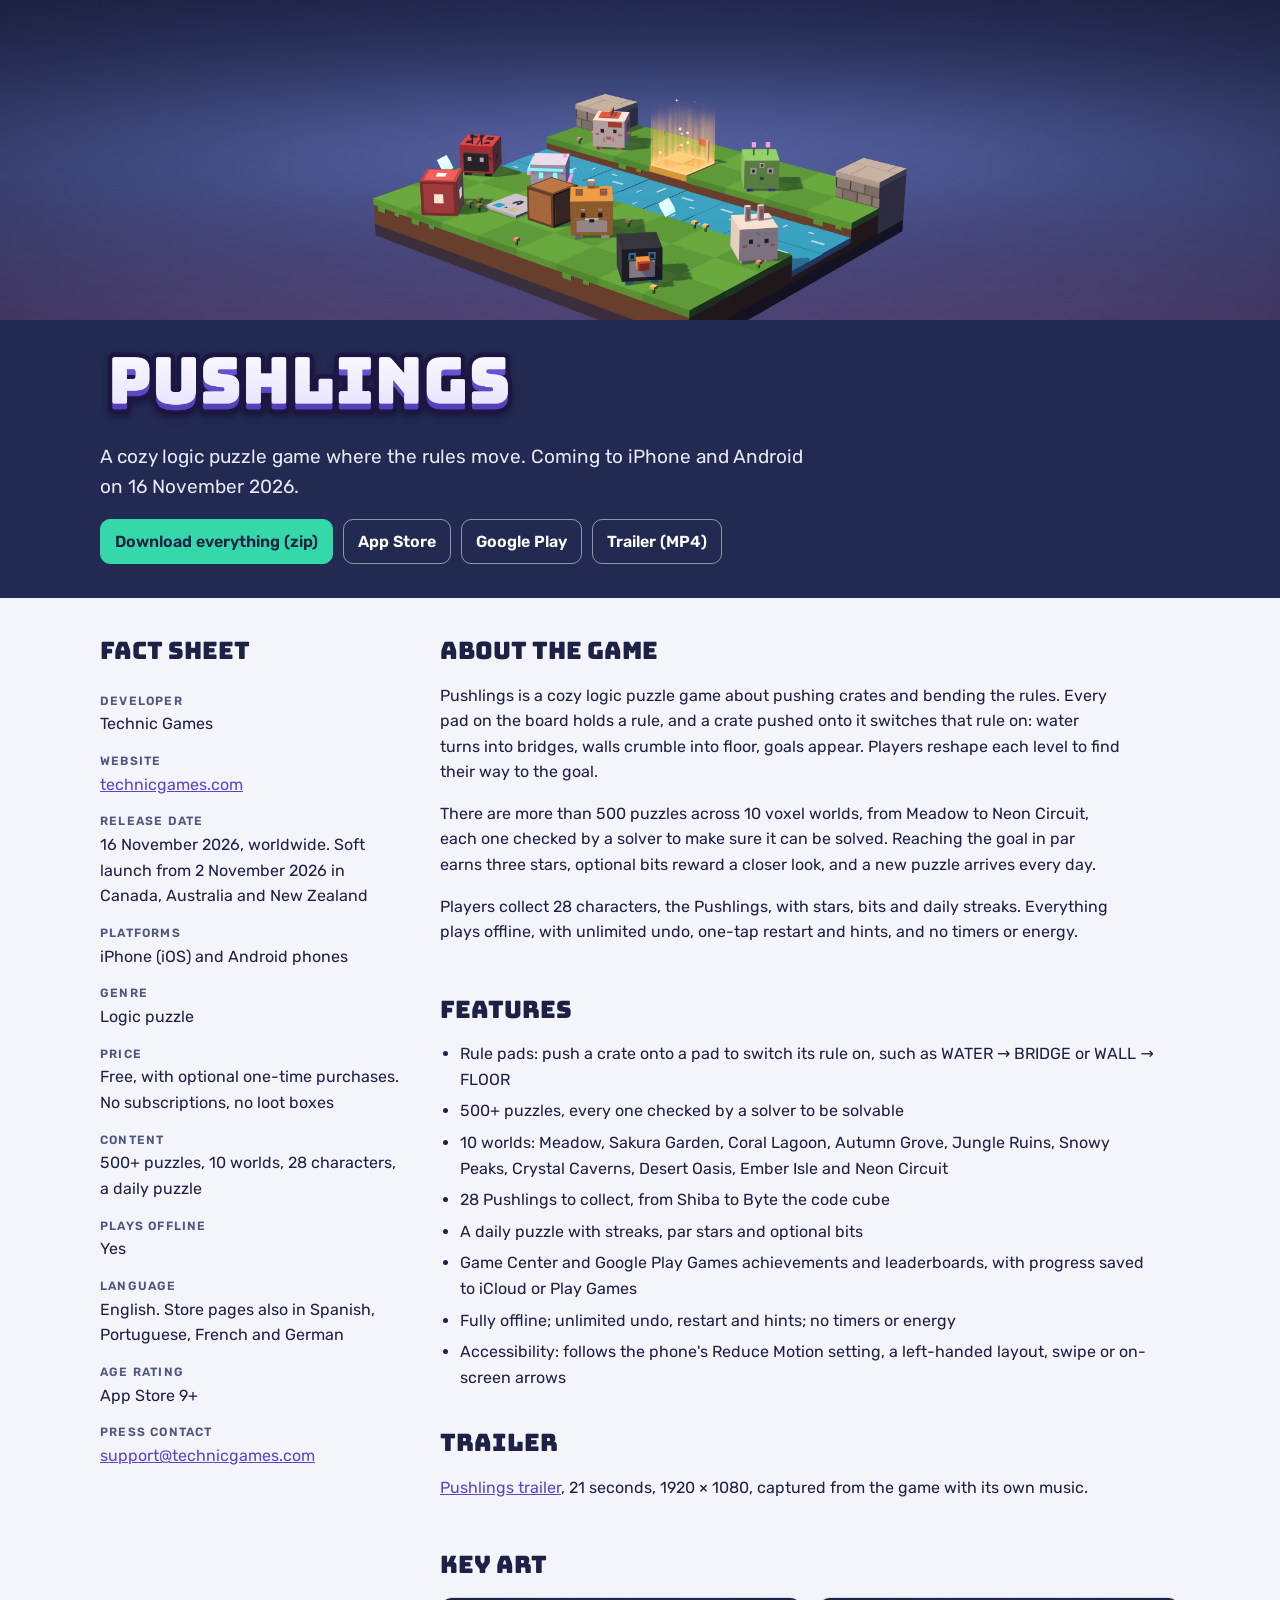
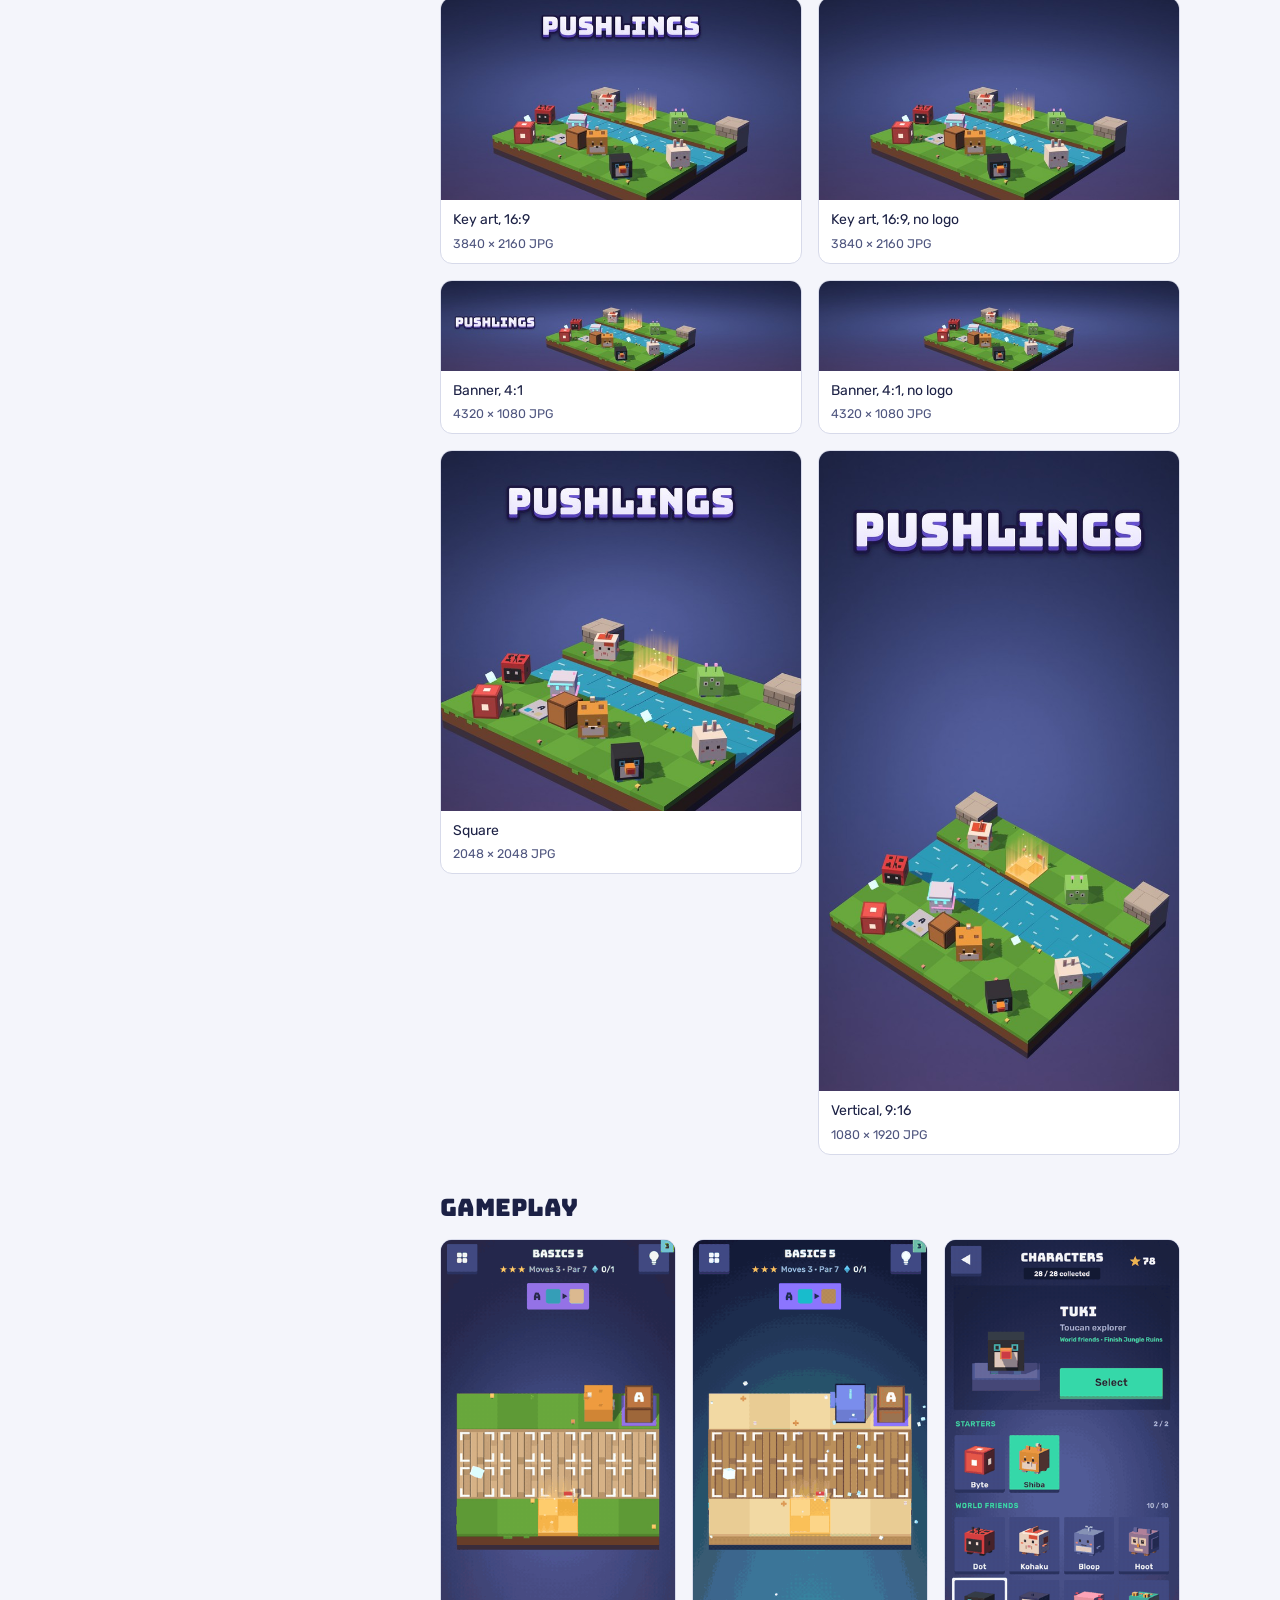
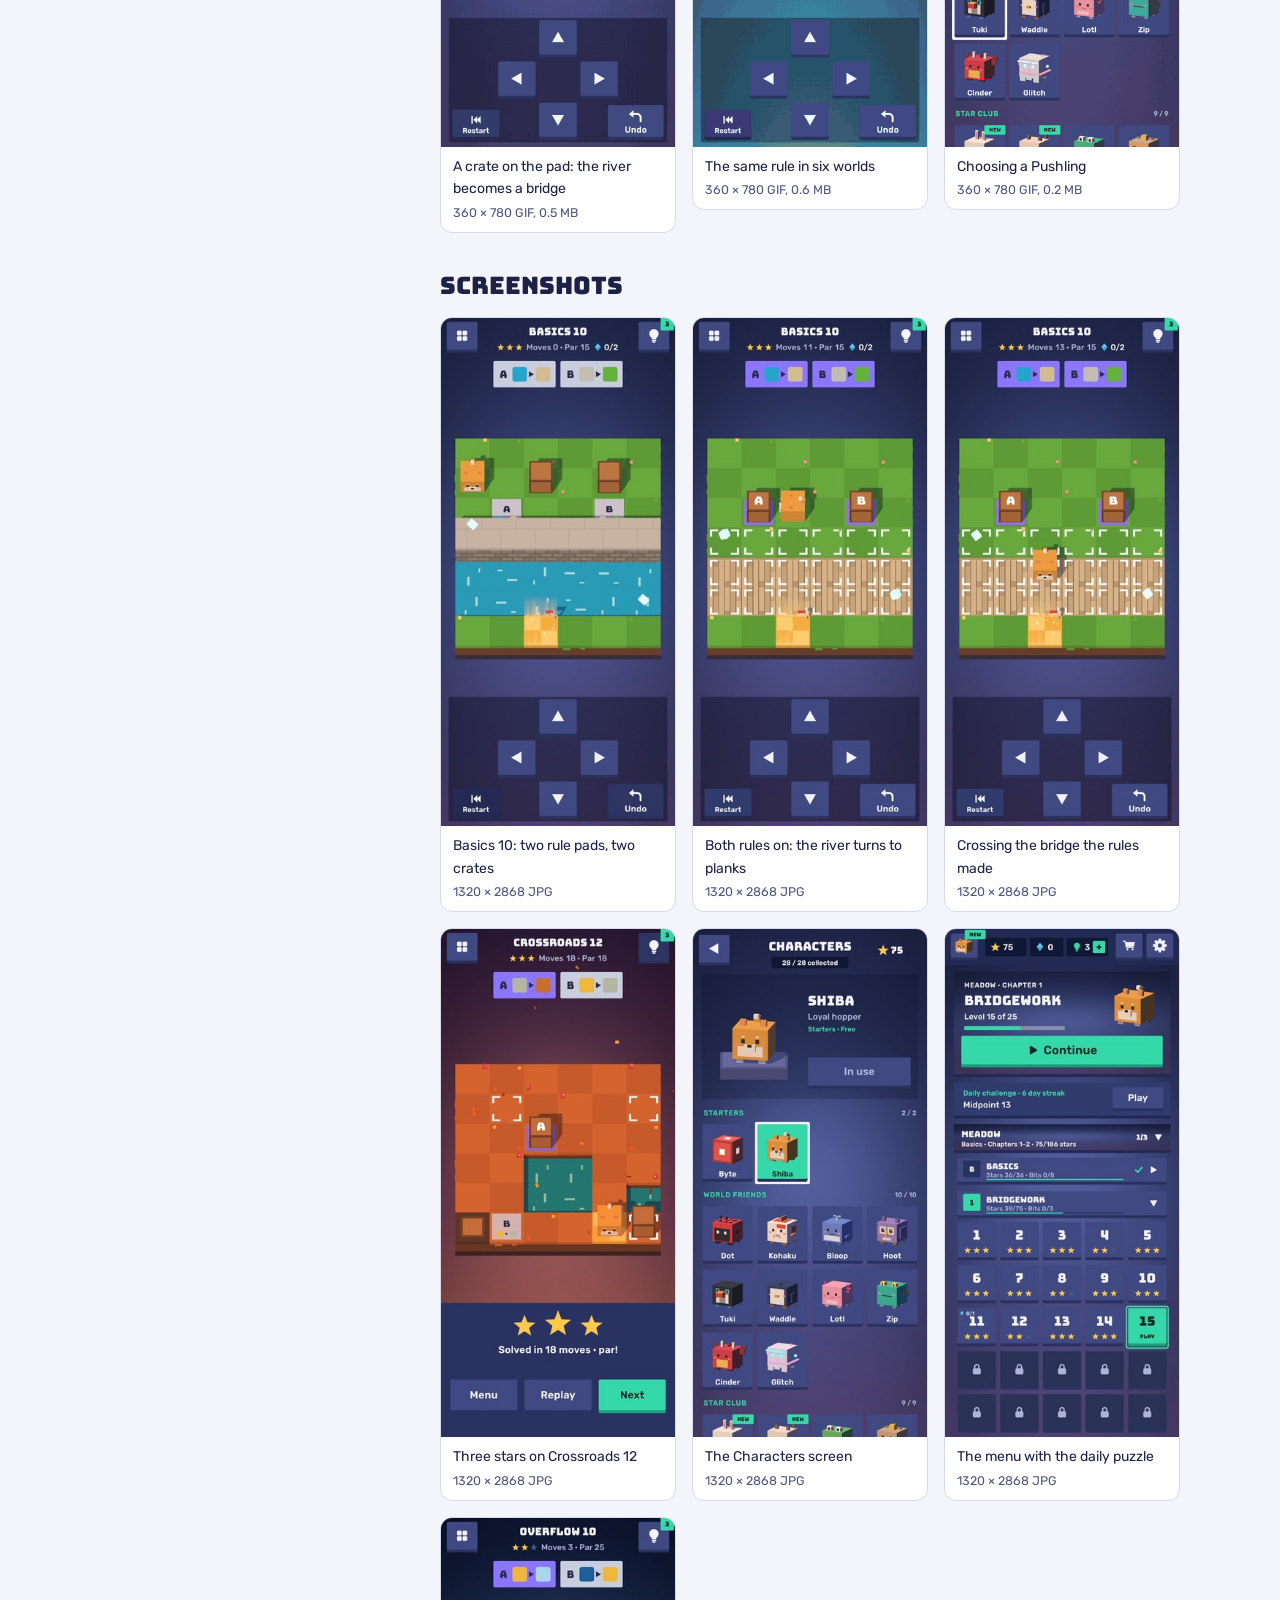
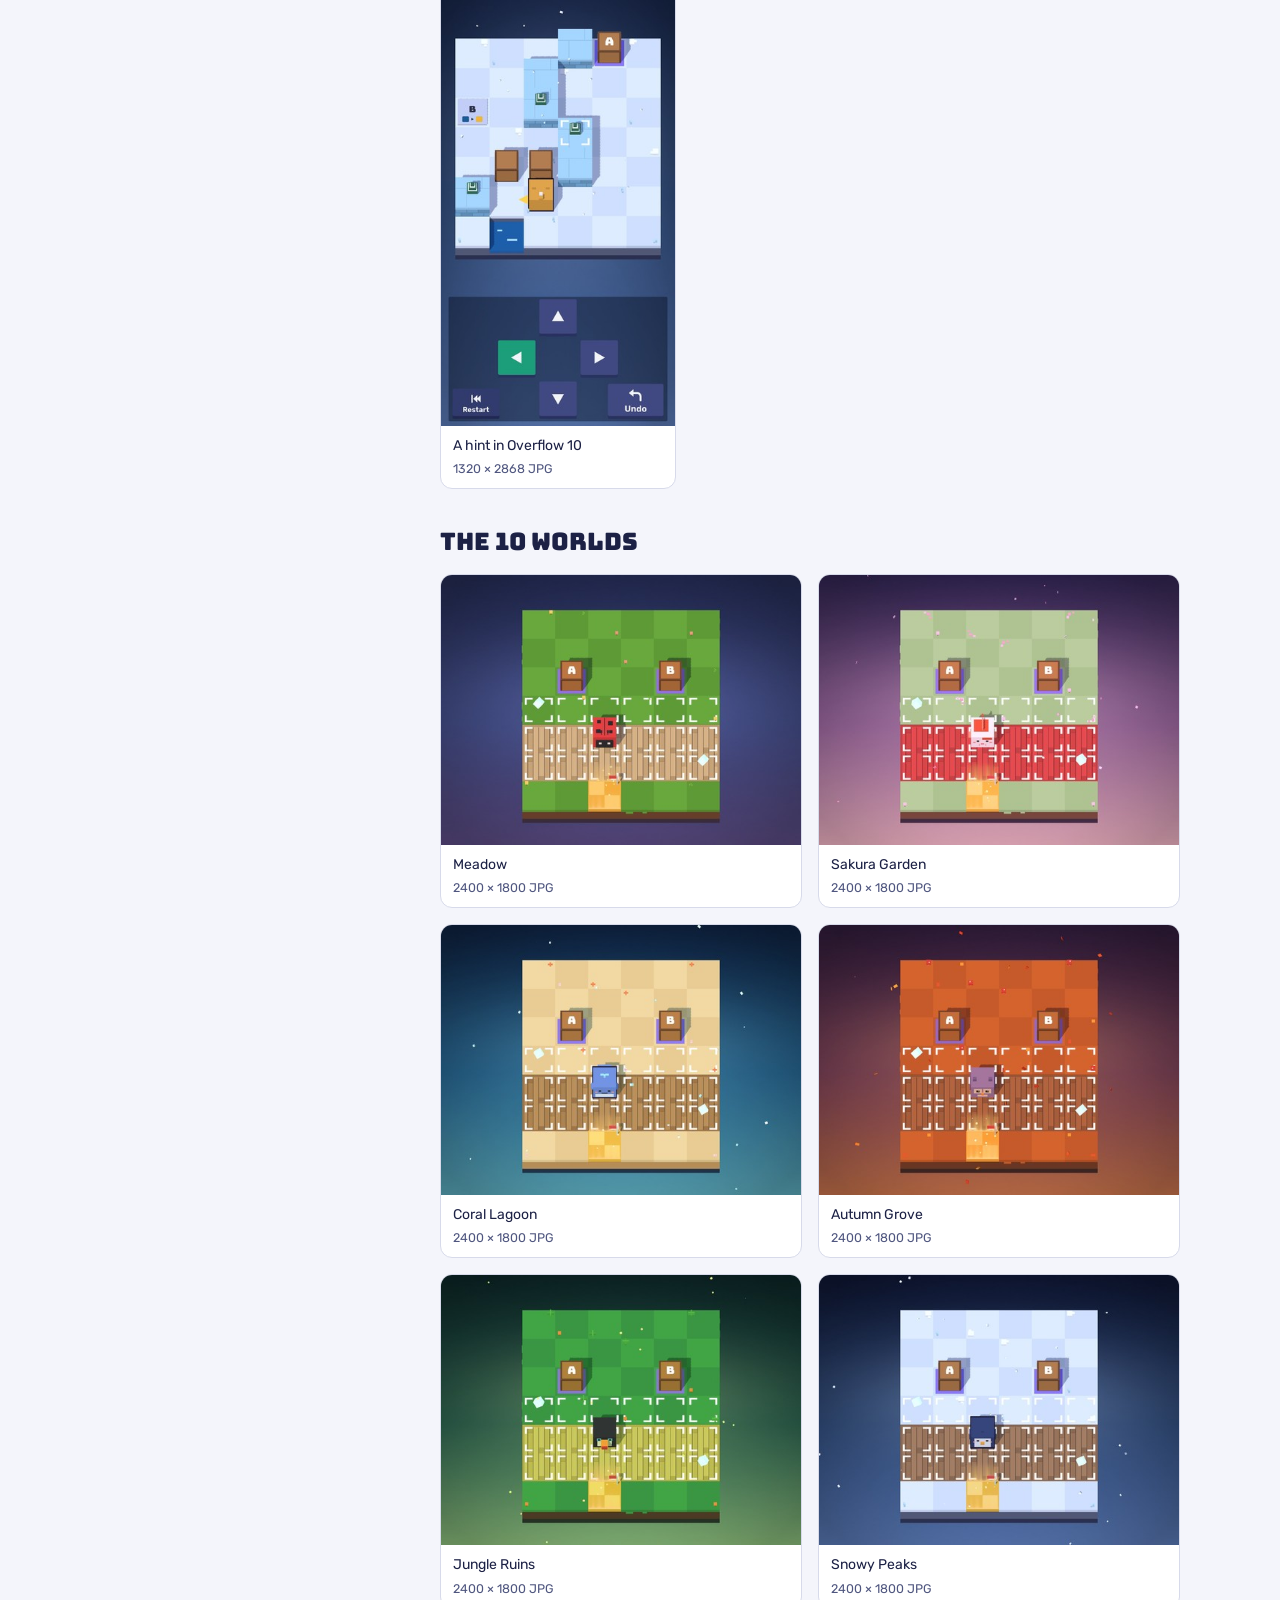
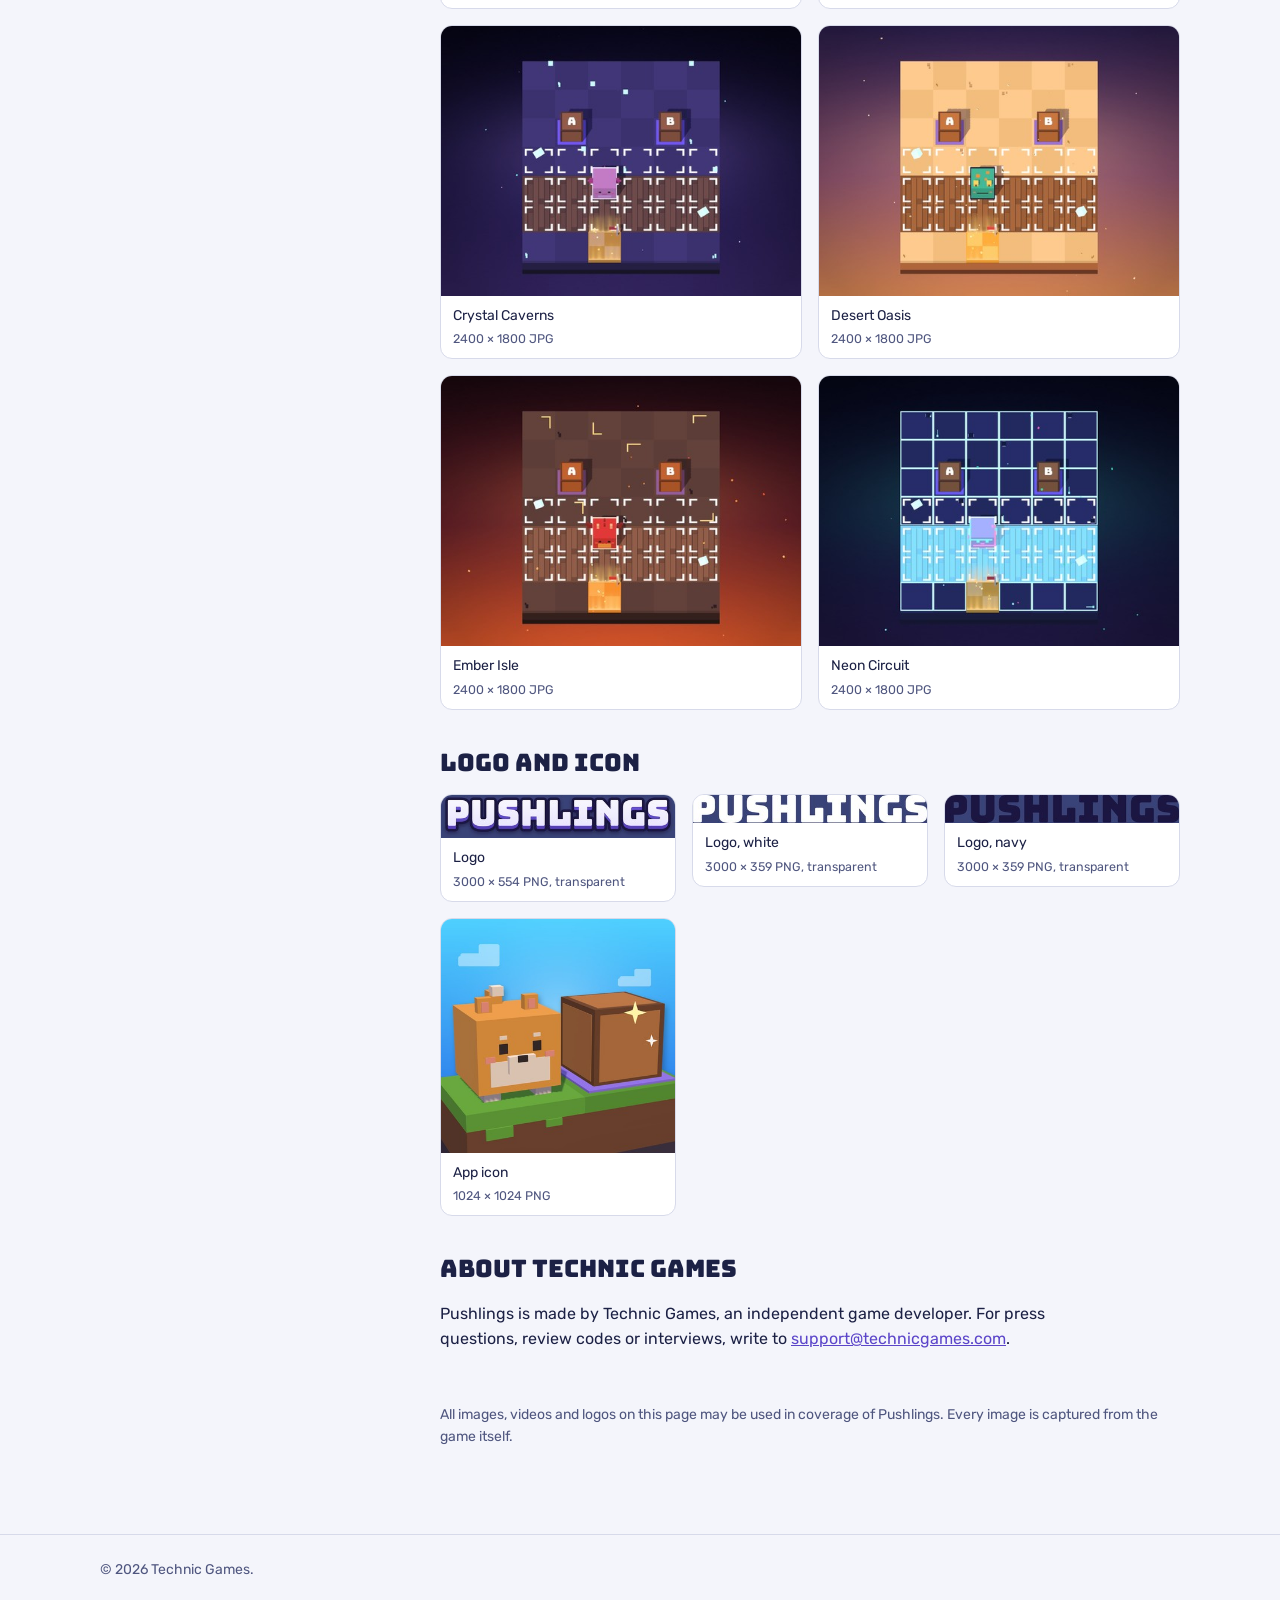
==== commit a7ca0f4d: "Redesign home page; serve original Pushlings press kit at /pushlings-press/" ====
--- a/pushlings-press/index.html
+++ b/pushlings-press/index.html
@@ -2,324 +2,79 @@
 <html lang="en">
 <head>
 <meta charset="utf-8">
-<meta name="viewport" content="width=device-width, initial-scale=1">
-
-<!-- Resolve theme before first paint (shared with the main site via the same
-     localStorage key). Must sit above the stylesheet link. -->
-<script>
-(function () {
-  var t = null;
-  try { t = localStorage.getItem("tg-theme"); } catch (e) {}
-  if (t !== "light" && t !== "dark") {
-    t = window.matchMedia && matchMedia("(prefers-color-scheme: dark)").matches ? "dark" : "light";
-  }
-  document.documentElement.setAttribute("data-theme", t);
-})();
-</script>
-
-<title>Pushlings — Press Kit</title>
-<meta name="description" content="Press kit for Pushlings, a cozy logic puzzle game by Technic Games — screenshots, key art, logos, trailer, fact sheet and downloads. All assets free to use in coverage.">
-<link rel="canonical" href="https://technicgames.com/pushlings-press/">
-<meta name="theme-color" content="#FCF9F4">
-
-<meta property="og:type" content="website">
-<meta property="og:site_name" content="Technic Games">
-<meta property="og:title" content="Pushlings — Press Kit">
-<meta property="og:description" content="Screenshots, key art, logos, trailer and fact sheet for Pushlings. Free to use in coverage.">
-<meta property="og:image" content="https://technicgames.com/pushlings-press/keyart/Pushlings_KeyArt_3840x2160.jpg">
-<meta property="og:url" content="https://technicgames.com/pushlings-press/">
-<meta name="twitter:card" content="summary_large_image">
-<meta name="twitter:image" content="https://technicgames.com/pushlings-press/keyart/Pushlings_KeyArt_3840x2160.jpg">
-
-<link rel="icon" href="../assets/favicon.ico" sizes="any">
-<link rel="apple-touch-icon" href="../assets/apple-touch-icon.png">
-
-<link rel="preload" href="../assets/fonts/inter-var.woff2" as="font" type="font/woff2" crossorigin>
-<link rel="preload" href="../assets/fonts/fredoka-var.woff2" as="font" type="font/woff2" crossorigin>
-<link rel="stylesheet" href="../assets/styles.css">
-
-<!-- Press-specific layout. Kept here, not in assets/styles.css, so it stays out
-     of the home page's CSS payload budget. Uses the shared design tokens. -->
+<meta name="viewport" content="width=device-width,initial-scale=1">
+<title>Pushlings press kit</title>
+<meta name="description" content="Press kit for Pushlings, a cozy logic puzzle game by Technic Games: fact sheet, trailer, key art, logos and screenshots.">
+<link rel="preconnect" href="https://fonts.googleapis.com">
+<link rel="preconnect" href="https://fonts.gstatic.com" crossorigin>
+<link rel="stylesheet" href="https://fonts.googleapis.com/css2?family=Bungee&family=Rubik:wght@400;500;600&display=swap">
 <style>
-  .pk-bar { display: flex; align-items: center; justify-content: space-between; gap: 16px; min-height: 66px; }
-  .pk-home { font-family: var(--font-display); font-weight: 600; color: var(--ink); text-decoration: none; }
-  .pk-home:hover { color: var(--accent-text); }
-
-  /* theme toggle: both icons inline, CSS shows the one for the target theme */
-  .theme-toggle .pk-sun { display: none; }
-  :root[data-theme="dark"] .theme-toggle .pk-moon { display: none; }
-  :root[data-theme="dark"] .theme-toggle .pk-sun { display: inline; }
-  .theme-toggle svg { width: 18px; height: 18px; }
-
-  .pk-hero {
-    text-align: center;
-    padding-block: 40px 8px;
-    background:
-      radial-gradient(60% 80% at 50% 0%, var(--glow-berry), transparent 70%),
-      radial-gradient(50% 70% at 85% 30%, var(--glow-lemon), transparent 70%);
-    border-radius: var(--radius-lg);
-  }
-  .pk-hero__logo { width: min(520px, 80%); height: auto; margin: 8px auto 0; }
-  .pk-eyebrow { color: var(--accent-text); }
-  .pk-lede { margin: 14px auto 0; max-width: 60ch; color: var(--muted); font-size: 1.0625rem; }
-  .pk-cta { margin-top: 24px; display: flex; flex-wrap: wrap; gap: 12px; justify-content: center; }
-
-  .pk-store { display: inline-flex; align-items: center; gap: 8px; padding: 13px 20px; border-radius: var(--pill);
-    border: 1px solid var(--line); background: var(--card); color: var(--ink); font-weight: 600; text-decoration: none; }
-  .pk-store:hover { border-color: var(--berry); color: var(--accent-text); }
-
-  /* fact sheet */
-  .pk-facts { margin: 24px 0 0; display: grid; gap: 0; border-top: 1px solid var(--line); }
-  .pk-facts div { display: grid; grid-template-columns: minmax(120px, 0.4fr) 1fr; gap: 16px;
-    padding: 11px 2px; border-bottom: 1px solid var(--line); }
-  .pk-facts dt { font-family: var(--font-display); font-weight: 600; color: var(--ink); font-size: 0.9375rem; }
-  .pk-facts dd { margin: 0; color: var(--muted); }
-  .pk-facts a { color: var(--accent-text); }
-
-  .pk-features { margin-top: 20px; padding-left: 1.15rem; display: grid; gap: 10px; }
-  .pk-features li { color: var(--muted); }
-  .pk-features strong { color: var(--ink); font-weight: 600; }
-
-  /* galleries */
-  .pk-grid { margin-top: 28px; display: grid; gap: 16px; }
-  .pk-grid--shots { grid-template-columns: repeat(auto-fill, minmax(150px, 1fr)); }
-  .pk-grid--worlds { grid-template-columns: repeat(auto-fill, minmax(260px, 1fr)); }
-  .pk-grid--gifs { grid-template-columns: repeat(auto-fill, minmax(170px, 1fr)); max-width: 620px; }
-  .pk-grid--art { grid-template-columns: repeat(auto-fill, minmax(260px, 1fr)); }
-
-  .pk-grid a { display: block; text-decoration: none; }
-  .pk-grid img { display: block; width: 100%; height: auto; border-radius: 14px; border: 1px solid var(--line);
-    background: var(--paper-2); box-shadow: var(--shadow-sm); }
-  .pk-grid--shots img, .pk-grid--gifs img { aspect-ratio: 1320 / 2868; object-fit: cover; }
-  .pk-grid--worlds img, .pk-grid--art img { aspect-ratio: 4 / 3; object-fit: cover; }
-
-  .pk-card__cap { display: block; margin-top: 8px; font-size: 0.8125rem; color: var(--muted); }
-  .pk-card__cap b { color: var(--ink); font-weight: 600; font-family: var(--font-display); }
-
-  .pk-video { margin-top: 28px; }
-  .pk-video video { width: 100%; height: auto; border-radius: 16px; border: 1px solid var(--line);
-    background: #000; box-shadow: var(--shadow-md); aspect-ratio: 16 / 9; }
-
-  /* download chips (logos) */
-  .pk-downloads { margin-top: 24px; display: flex; flex-wrap: wrap; gap: 12px; }
-  .pk-dl { display: inline-flex; align-items: center; gap: 10px; padding: 10px 16px; border-radius: var(--pill);
-    border: 1px solid var(--line); background: var(--card); color: var(--ink); text-decoration: none; font-weight: 600; font-size: 0.9375rem; }
-  .pk-dl:hover { border-color: var(--berry); color: var(--accent-text); }
-  .pk-dl svg { width: 16px; height: 16px; flex: none; }
-
-  .pk-usage { margin-top: 28px; padding: 16px 18px; border-radius: 14px; background: var(--paper-2);
-    color: var(--muted); font-size: 0.9375rem; }
-  .pk-usage strong { color: var(--ink); }
+:root{--sky:#232A52;--sky2:#3A4378;--ink:#1C2145;--ink2:#4F567F;--rule:#D7DAEA;--paper:#F4F5FB;--card:#FFFFFF;--mint:#34D8A9;--violet:#5B45C9;
+  --display:"Bungee","Arial Black",Impact,sans-serif;--text:"Rubik",system-ui,-apple-system,"Segoe UI",Roboto,sans-serif}
+*{box-sizing:border-box}
+body{margin:0;background:var(--paper);color:var(--ink);font:400 16px/1.6 var(--text)}
+a{color:var(--violet)}
+a:focus-visible{outline:2px solid var(--violet);outline-offset:2px}
+header{background:var(--sky);color:#fff}
+header .art{display:block;width:100%;height:auto;aspect-ratio:4/1;object-fit:cover}
+.wrap{max-width:1120px;margin:0 auto;padding-inline:20px}
+.intro{display:grid;gap:10px;padding-block:28px 34px}
+.intro img.logo{width:min(420px,80%);height:auto}
+.intro p{margin:0;font-size:19px;color:#E6E8F7;max-width:60ch}
+.stores{display:flex;flex-wrap:wrap;gap:10px;margin-top:6px}
+.stores a{color:#fff;text-decoration:none;font-weight:600;border:1.5px solid rgba(255,255,255,.5);border-radius:10px;padding:9px 14px}
+.stores a.dl{background:var(--mint);color:var(--ink);border-color:var(--mint)}
+main{display:grid;grid-template-columns:minmax(0,300px) minmax(0,1fr);gap:40px;padding-block:40px 72px}
+@media (max-width:820px){main{grid-template-columns:minmax(0,1fr)}}
+aside dl{margin:0;display:grid;gap:2px}
+aside dt{font:600 12px/1.4 var(--text);letter-spacing:.1em;text-transform:uppercase;color:var(--ink2);margin-top:14px}
+aside dd{margin:0}
+h1,h2{font-family:var(--display);font-weight:400;margin:0;line-height:1.1}
+h2{font-size:24px;margin-bottom:14px}
+section{display:grid;gap:4px;margin-bottom:40px;min-width:0}
+section p{margin:0 0 12px;max-width:68ch}
+ul{margin:0;padding-left:20px;display:grid;gap:6px;max-width:72ch}
+.grid{display:grid;grid-template-columns:repeat(auto-fill,minmax(200px,1fr));gap:16px;align-items:start}
+.grid.wide{grid-template-columns:repeat(auto-fill,minmax(320px,1fr))}
+figure{margin:0;background:var(--card);border:1px solid var(--rule);border-radius:12px;overflow:hidden;display:grid;min-width:0}
+figure img{display:block;width:100%;height:auto;background:var(--sky2)}
+figcaption{padding:9px 12px;font-size:14px;display:grid;gap:2px}
+figcaption span{color:var(--ink2);font-size:12.5px}
+.note{color:var(--ink2);font-size:14px}
+footer{border-top:1px solid var(--rule);padding-block:24px 40px;color:var(--ink2);font-size:14px}
 </style>
 </head>
-
 <body>
-<a class="skip-link" href="#main">Skip to content</a>
-
-<header class="site-header">
-  <div class="wrap pk-bar">
-    <a class="pk-home" href="../index.html">← Technic Games</a>
-    <button class="theme-toggle icon-btn" type="button" aria-label="Switch theme" title="Switch theme">
-      <svg class="pk-moon" viewBox="0 0 24 24" fill="none" stroke="currentColor" stroke-width="2.2" stroke-linecap="round" stroke-linejoin="round" aria-hidden="true"><path d="M20.5 13.2A8.5 8.5 0 1 1 10.8 3.5a6.6 6.6 0 0 0 9.7 9.7z"/></svg>
-      <svg class="pk-sun" viewBox="0 0 24 24" fill="none" stroke="currentColor" stroke-width="2.2" stroke-linecap="round" stroke-linejoin="round" aria-hidden="true"><path d="M12 16.5a4.5 4.5 0 1 0 0-9 4.5 4.5 0 0 0 0 9z"/><path d="M12 1.8v2.1M12 20.1v2.1M4.8 4.8l1.5 1.5M17.7 17.7l1.5 1.5M1.8 12h2.1M20.1 12h2.1M4.8 19.2l1.5-1.5M17.7 6.3l1.5-1.5"/></svg>
-    </button>
+<header>
+  <img class="art" src="images/keyart/Pushlings_KeyArt_4320x1080_NoLogo.jpg" alt="Shiba and friends on a floating Meadow island by a river, with the goal glowing on the far bank">
+  <div class="wrap intro">
+    <h1><img class="logo" src="images/logo/Pushlings_Logo.png" alt="Pushlings"></h1>
+    <p>A cozy logic puzzle game where the rules move. Coming to iPhone and Android on 16 November 2026.</p>
+    <div class="stores">
+      <a class="dl" href="Pushlings_PressKit.zip">Download everything (zip)</a>
+      <a href="https://apps.apple.com/app/id6817405644">App Store</a>
+      <a href="https://play.google.com/store/apps/details?id=com.technicgames.pushlings">Google Play</a>
+      <a href="video/Pushlings_Trailer_1920x1080.mp4">Trailer (MP4)</a>
+    </div>
   </div>
 </header>
-
-<main id="main">
-
-  <!-- HERO -->
-  <section class="section" style="padding-top:28px">
-    <div class="wrap">
-      <div class="pk-hero">
-        <p class="eyebrow pk-eyebrow">Press Kit</p>
-        <img class="pk-hero__logo" src="logo/Pushlings_Logo.png" alt="Pushlings" width="3000" height="554">
-        <p class="pk-lede">A cozy logic puzzle game about pushing crates and bending the rules. By Technic Games.</p>
-        <div class="pk-cta">
-          <a class="btn btn--primary" href="Pushlings_PressKit.zip" download>Download full kit (ZIP, 13&nbsp;MB)</a>
-          <a class="pk-store" href="https://apps.apple.com/app/id6817405644" target="_blank" rel="noopener">App Store ↗</a>
-          <a class="pk-store" href="https://play.google.com/store/apps/details?id=com.technicgames.pushlings" target="_blank" rel="noopener">Google Play ↗</a>
-        </div>
-      </div>
-    </div>
-  </section>
-
-  <!-- FACT SHEET -->
-  <section class="section" id="facts" style="padding-block:24px">
-    <div class="wrap">
-      <h2>Fact sheet</h2>
-      <dl class="pk-facts">
-        <div><dt>Developer</dt><dd>Technic Games — <a href="https://technicgames.com">technicgames.com</a></dd></div>
-        <div><dt>Release date</dt><dd>16 November 2026 worldwide. Soft launch from 2 November 2026 in Canada, Australia and New Zealand.</dd></div>
-        <div><dt>Platforms</dt><dd>iPhone (iOS) and Android phones</dd></div>
-        <div><dt>Genre</dt><dd>Logic puzzle</dd></div>
-        <div><dt>Price</dt><dd>Free, with optional one-time purchases. No subscriptions, no loot boxes.</dd></div>
-        <div><dt>Content</dt><dd>500+ puzzles, 10 worlds, 28 characters, a daily puzzle</dd></div>
-        <div><dt>Plays offline</dt><dd>Yes</dd></div>
-        <div><dt>Languages</dt><dd>English. Store pages also in Spanish, Portuguese, French and German.</dd></div>
-        <div><dt>Age rating</dt><dd>App Store 9+</dd></div>
-        <div><dt>Press contact</dt><dd><a href="mailto:support@technicgames.com">support@technicgames.com</a></dd></div>
-      </dl>
-    </div>
-  </section>
-
-  <!-- ABOUT -->
-  <section class="section" id="about" style="padding-block:24px">
-    <div class="wrap">
-      <h2>About the game</h2>
-      <div class="prose">
-        <p>Pushlings is a cozy logic puzzle game about pushing crates and bending the rules. Every pad on the board holds a rule, and a crate pushed onto it switches that rule on: water turns into bridges, walls crumble into floor, goals appear. Players reshape each level to find their way to the goal.</p>
-        <p>There are more than 500 puzzles across 10 voxel worlds, from Meadow to Neon Circuit, each one checked by a solver to make sure it can be solved. Reaching the goal in par earns three stars, optional bits reward a closer look, and a new puzzle arrives every day.</p>
-        <p>Players collect 28 characters, the Pushlings, with stars, bits and daily streaks. Everything plays offline, with unlimited undo, one-tap restart and hints, and no timers or energy.</p>
-      </div>
-
-      <h3 style="margin-top:28px">Features</h3>
-      <ul class="pk-features">
-        <li><strong>Rule pads:</strong> push a crate onto a pad to switch its rule on, such as WATER → BRIDGE or WALL → FLOOR</li>
-        <li><strong>500+ puzzles,</strong> every one checked by a solver to be solvable</li>
-        <li><strong>10 worlds:</strong> Meadow, Sakura Garden, Coral Lagoon, Autumn Grove, Jungle Ruins, Snowy Peaks, Crystal Caverns, Desert Oasis, Ember Isle and Neon Circuit</li>
-        <li><strong>28 Pushlings</strong> to collect, from Shiba to Byte the code cube</li>
-        <li><strong>A daily puzzle</strong> with streaks, par stars and optional bits</li>
-        <li><strong>Game Center and Google Play Games</strong> achievements and leaderboards, with progress saved to iCloud or Play Games</li>
-        <li><strong>Fully offline;</strong> unlimited undo, restart and hints; no timers or energy</li>
-        <li><strong>Accessibility:</strong> follows the phone's Reduce Motion setting, a left-handed layout, swipe or on-screen arrows</li>
-      </ul>
-    </div>
-  </section>
-
-  <!-- TRAILER -->
-  <section class="section" id="trailer" style="padding-block:24px">
-    <div class="wrap">
-      <h2>Trailer</h2>
-      <div class="pk-video">
-        <video controls preload="none" width="1920" height="1080"
-               poster="keyart/Pushlings_KeyArt_3840x2160.jpg">
-          <source src="video/Pushlings_Trailer_1920x1080.mp4" type="video/mp4">
-          Your browser can't play embedded video — <a href="video/Pushlings_Trailer_1920x1080.mp4">download the trailer (MP4)</a>.
-        </video>
-      </div>
-    </div>
-  </section>
-
-  <!-- SCREENSHOTS -->
-  <section class="section" id="screenshots" style="padding-block:24px">
-    <div class="wrap">
-      <h2>Screenshots</h2>
-      <p class="pk-card__cap">Click any image to open the full-resolution file.</p>
-      <div class="pk-grid pk-grid--shots">
-        <a href="screenshots/Pushlings_Screenshot_01.jpg" target="_blank" rel="noopener"><img src="screenshots/Pushlings_Screenshot_01.jpg" alt="Pushlings screenshot 1" width="1320" height="2868" loading="lazy" decoding="async"></a>
-        <a href="screenshots/Pushlings_Screenshot_02.jpg" target="_blank" rel="noopener"><img src="screenshots/Pushlings_Screenshot_02.jpg" alt="Pushlings screenshot 2" width="1320" height="2868" loading="lazy" decoding="async"></a>
-        <a href="screenshots/Pushlings_Screenshot_03.jpg" target="_blank" rel="noopener"><img src="screenshots/Pushlings_Screenshot_03.jpg" alt="Pushlings screenshot 3" width="1320" height="2868" loading="lazy" decoding="async"></a>
-        <a href="screenshots/Pushlings_Screenshot_04.jpg" target="_blank" rel="noopener"><img src="screenshots/Pushlings_Screenshot_04.jpg" alt="Pushlings screenshot 4" width="1320" height="2868" loading="lazy" decoding="async"></a>
-        <a href="screenshots/Pushlings_Screenshot_05.jpg" target="_blank" rel="noopener"><img src="screenshots/Pushlings_Screenshot_05.jpg" alt="Pushlings screenshot 5" width="1320" height="2868" loading="lazy" decoding="async"></a>
-        <a href="screenshots/Pushlings_Screenshot_06.jpg" target="_blank" rel="noopener"><img src="screenshots/Pushlings_Screenshot_06.jpg" alt="Pushlings screenshot 6" width="1320" height="2868" loading="lazy" decoding="async"></a>
-        <a href="screenshots/Pushlings_Screenshot_07.jpg" target="_blank" rel="noopener"><img src="screenshots/Pushlings_Screenshot_07.jpg" alt="Pushlings screenshot 7" width="1320" height="2868" loading="lazy" decoding="async"></a>
-      </div>
-    </div>
-  </section>
-
-  <!-- WORLDS -->
-  <section class="section" id="worlds" style="padding-block:24px">
-    <div class="wrap">
-      <h2>Worlds</h2>
-      <p class="pk-card__cap">Ten voxel worlds. Click to open full resolution.</p>
-      <div class="pk-grid pk-grid--worlds">
-        <a href="worlds/Pushlings_World_Meadow.jpg" target="_blank" rel="noopener"><img src="worlds/Pushlings_World_Meadow.jpg" alt="Meadow" width="2400" height="1800" loading="lazy" decoding="async"><span class="pk-card__cap"><b>Meadow</b></span></a>
-        <a href="worlds/Pushlings_World_Sakura_Garden.jpg" target="_blank" rel="noopener"><img src="worlds/Pushlings_World_Sakura_Garden.jpg" alt="Sakura Garden" width="2400" height="1800" loading="lazy" decoding="async"><span class="pk-card__cap"><b>Sakura Garden</b></span></a>
-        <a href="worlds/Pushlings_World_Coral_Lagoon.jpg" target="_blank" rel="noopener"><img src="worlds/Pushlings_World_Coral_Lagoon.jpg" alt="Coral Lagoon" width="2400" height="1800" loading="lazy" decoding="async"><span class="pk-card__cap"><b>Coral Lagoon</b></span></a>
-        <a href="worlds/Pushlings_World_Autumn_Grove.jpg" target="_blank" rel="noopener"><img src="worlds/Pushlings_World_Autumn_Grove.jpg" alt="Autumn Grove" width="2400" height="1800" loading="lazy" decoding="async"><span class="pk-card__cap"><b>Autumn Grove</b></span></a>
-        <a href="worlds/Pushlings_World_Jungle_Ruins.jpg" target="_blank" rel="noopener"><img src="worlds/Pushlings_World_Jungle_Ruins.jpg" alt="Jungle Ruins" width="2400" height="1800" loading="lazy" decoding="async"><span class="pk-card__cap"><b>Jungle Ruins</b></span></a>
-        <a href="worlds/Pushlings_World_Snowy_Peaks.jpg" target="_blank" rel="noopener"><img src="worlds/Pushlings_World_Snowy_Peaks.jpg" alt="Snowy Peaks" width="2400" height="1800" loading="lazy" decoding="async"><span class="pk-card__cap"><b>Snowy Peaks</b></span></a>
-        <a href="worlds/Pushlings_World_Crystal_Caverns.jpg" target="_blank" rel="noopener"><img src="worlds/Pushlings_World_Crystal_Caverns.jpg" alt="Crystal Caverns" width="2400" height="1800" loading="lazy" decoding="async"><span class="pk-card__cap"><b>Crystal Caverns</b></span></a>
-        <a href="worlds/Pushlings_World_Desert_Oasis.jpg" target="_blank" rel="noopener"><img src="worlds/Pushlings_World_Desert_Oasis.jpg" alt="Desert Oasis" width="2400" height="1800" loading="lazy" decoding="async"><span class="pk-card__cap"><b>Desert Oasis</b></span></a>
-        <a href="worlds/Pushlings_World_Ember_Isle.jpg" target="_blank" rel="noopener"><img src="worlds/Pushlings_World_Ember_Isle.jpg" alt="Ember Isle" width="2400" height="1800" loading="lazy" decoding="async"><span class="pk-card__cap"><b>Ember Isle</b></span></a>
-        <a href="worlds/Pushlings_World_Neon_Circuit.jpg" target="_blank" rel="noopener"><img src="worlds/Pushlings_World_Neon_Circuit.jpg" alt="Neon Circuit" width="2400" height="1800" loading="lazy" decoding="async"><span class="pk-card__cap"><b>Neon Circuit</b></span></a>
-      </div>
-    </div>
-  </section>
-
-  <!-- ANIMATIONS -->
-  <section class="section" id="animations" style="padding-block:24px">
-    <div class="wrap">
-      <h2>Animated clips</h2>
-      <div class="pk-grid pk-grid--gifs">
-        <a href="gifs/Pushlings_rule_flip.gif" target="_blank" rel="noopener"><img src="gifs/Pushlings_rule_flip.gif" alt="A rule pad flipping water into a bridge" width="360" height="780" loading="lazy" decoding="async"><span class="pk-card__cap"><b>Rule flip</b></span></a>
-        <a href="gifs/Pushlings_worlds.gif" target="_blank" rel="noopener"><img src="gifs/Pushlings_worlds.gif" alt="A tour through several Pushlings worlds" width="360" height="780" loading="lazy" decoding="async"><span class="pk-card__cap"><b>Worlds</b></span></a>
-        <a href="gifs/Pushlings_characters.gif" target="_blank" rel="noopener"><img src="gifs/Pushlings_characters.gif" alt="A selection of collectible Pushlings characters" width="360" height="780" loading="lazy" decoding="async"><span class="pk-card__cap"><b>Characters</b></span></a>
-      </div>
-    </div>
-  </section>
-
-  <!-- KEY ART -->
-  <section class="section" id="keyart" style="padding-block:24px">
-    <div class="wrap">
-      <h2>Key art</h2>
-      <p class="pk-card__cap">Click to open or right-click to save. Both logo and no-logo versions are included.</p>
-      <div class="pk-grid pk-grid--art">
-        <a href="keyart/Pushlings_KeyArt_2048x2048.jpg" target="_blank" rel="noopener"><img src="keyart/Pushlings_KeyArt_2048x2048.jpg" alt="Square key art" width="2048" height="2048" loading="lazy" decoding="async"><span class="pk-card__cap"><b>Square</b> — 2048 × 2048</span></a>
-        <a href="keyart/Pushlings_KeyArt_1080x1920.jpg" target="_blank" rel="noopener"><img src="keyart/Pushlings_KeyArt_1080x1920.jpg" alt="Portrait key art" width="1080" height="1920" loading="lazy" decoding="async"><span class="pk-card__cap"><b>Portrait</b> — 1080 × 1920</span></a>
-        <a href="keyart/Pushlings_KeyArt_3840x2160.jpg" target="_blank" rel="noopener"><img src="keyart/Pushlings_KeyArt_3840x2160.jpg" alt="Landscape key art" width="3840" height="2160" loading="lazy" decoding="async"><span class="pk-card__cap"><b>Landscape 16:9</b> — 3840 × 2160</span></a>
-        <a href="keyart/Pushlings_KeyArt_3840x2160_NoLogo.jpg" target="_blank" rel="noopener"><img src="keyart/Pushlings_KeyArt_3840x2160_NoLogo.jpg" alt="Landscape key art without logo" width="3840" height="2160" loading="lazy" decoding="async"><span class="pk-card__cap"><b>Landscape 16:9</b> — no logo</span></a>
-        <a href="keyart/Pushlings_KeyArt_4320x1080.jpg" target="_blank" rel="noopener"><img src="keyart/Pushlings_KeyArt_4320x1080.jpg" alt="Ultra-wide banner key art" width="4320" height="1080" loading="lazy" decoding="async"><span class="pk-card__cap"><b>Ultra-wide banner</b> — 4320 × 1080</span></a>
-        <a href="keyart/Pushlings_KeyArt_4320x1080_NoLogo.jpg" target="_blank" rel="noopener"><img src="keyart/Pushlings_KeyArt_4320x1080_NoLogo.jpg" alt="Ultra-wide banner key art without logo" width="4320" height="1080" loading="lazy" decoding="async"><span class="pk-card__cap"><b>Ultra-wide banner</b> — no logo</span></a>
-      </div>
-    </div>
-  </section>
-
-  <!-- LOGOS -->
-  <section class="section" id="logos" style="padding-block:24px">
-    <div class="wrap">
-      <h2>Logos &amp; icon</h2>
-      <div class="pk-downloads">
-        <a class="pk-dl" href="logo/Pushlings_Logo.png" download>Logo (color) — PNG</a>
-        <a class="pk-dl" href="logo/Pushlings_Logo_Navy.png" download>Logo (navy) — PNG</a>
-        <a class="pk-dl" href="logo/Pushlings_Logo_White.png" download>Logo (white) — PNG</a>
-        <a class="pk-dl" href="logo/Pushlings_Icon_1024.png" download>App icon — 1024 PNG</a>
-        <a class="pk-dl" href="Pushlings_FactSheet.txt" download>Fact sheet — TXT</a>
-      </div>
-
-      <p class="pk-usage"><strong>Usage:</strong> All images, videos and logos may be used in coverage of Pushlings. For anything else, or for review codes and interview requests, email <a href="mailto:support@technicgames.com">support@technicgames.com</a>.</p>
-    </div>
-  </section>
-
+<div class="wrap">
+<main>
+  <aside><h2>Fact sheet</h2><dl><dt>Developer</dt><dd>Technic Games</dd><dt>Website</dt><dd><a href="https://technicgames.com">technicgames.com</a></dd><dt>Release date</dt><dd>16 November 2026, worldwide. Soft launch from 2 November 2026 in Canada, Australia and New Zealand</dd><dt>Platforms</dt><dd>iPhone (iOS) and Android phones</dd><dt>Genre</dt><dd>Logic puzzle</dd><dt>Price</dt><dd>Free, with optional one-time purchases. No subscriptions, no loot boxes</dd><dt>Content</dt><dd>500+ puzzles, 10 worlds, 28 characters, a daily puzzle</dd><dt>Plays offline</dt><dd>Yes</dd><dt>Language</dt><dd>English. Store pages also in Spanish, Portuguese, French and German</dd><dt>Age rating</dt><dd>App Store 9+</dd><dt>Press contact</dt><dd><a href="mailto:support@technicgames.com">support@technicgames.com</a></dd></dl></aside>
+  <div>
+    <section><h2>About the game</h2><p>Pushlings is a cozy logic puzzle game about pushing crates and bending the rules. Every pad on the board holds a rule, and a crate pushed onto it switches that rule on: water turns into bridges, walls crumble into floor, goals appear. Players reshape each level to find their way to the goal.</p><p>There are more than 500 puzzles across 10 voxel worlds, from Meadow to Neon Circuit, each one checked by a solver to make sure it can be solved. Reaching the goal in par earns three stars, optional bits reward a closer look, and a new puzzle arrives every day.</p><p>Players collect 28 characters, the Pushlings, with stars, bits and daily streaks. Everything plays offline, with unlimited undo, one-tap restart and hints, and no timers or energy.</p></section>
+    <section><h2>Features</h2><ul><li>Rule pads: push a crate onto a pad to switch its rule on, such as WATER → BRIDGE or WALL → FLOOR</li><li>500+ puzzles, every one checked by a solver to be solvable</li><li>10 worlds: Meadow, Sakura Garden, Coral Lagoon, Autumn Grove, Jungle Ruins, Snowy Peaks, Crystal Caverns, Desert Oasis, Ember Isle and Neon Circuit</li><li>28 Pushlings to collect, from Shiba to Byte the code cube</li><li>A daily puzzle with streaks, par stars and optional bits</li><li>Game Center and Google Play Games achievements and leaderboards, with progress saved to iCloud or Play Games</li><li>Fully offline; unlimited undo, restart and hints; no timers or energy</li><li>Accessibility: follows the phone&#x27;s Reduce Motion setting, a left-handed layout, swipe or on-screen arrows</li></ul></section>
+    <section><h2>Trailer</h2><p><a href="video/Pushlings_Trailer_1920x1080.mp4">Pushlings trailer</a>, 21 seconds, 1920 × 1080, captured from the game with its own music.</p></section>
+    <section><h2>Key art</h2><div class="grid wide"><figure><a href="images/keyart/Pushlings_KeyArt_3840x2160.jpg"><img src="images/thumbs/Pushlings_KeyArt_3840x2160.jpg" alt="Key art, 16:9" loading="lazy"></a><figcaption>Key art, 16:9<span>3840 × 2160 JPG</span></figcaption></figure><figure><a href="images/keyart/Pushlings_KeyArt_3840x2160_NoLogo.jpg"><img src="images/thumbs/Pushlings_KeyArt_3840x2160_NoLogo.jpg" alt="Key art, 16:9, no logo" loading="lazy"></a><figcaption>Key art, 16:9, no logo<span>3840 × 2160 JPG</span></figcaption></figure><figure><a href="images/keyart/Pushlings_KeyArt_4320x1080.jpg"><img src="images/thumbs/Pushlings_KeyArt_4320x1080.jpg" alt="Banner, 4:1" loading="lazy"></a><figcaption>Banner, 4:1<span>4320 × 1080 JPG</span></figcaption></figure><figure><a href="images/keyart/Pushlings_KeyArt_4320x1080_NoLogo.jpg"><img src="images/thumbs/Pushlings_KeyArt_4320x1080_NoLogo.jpg" alt="Banner, 4:1, no logo" loading="lazy"></a><figcaption>Banner, 4:1, no logo<span>4320 × 1080 JPG</span></figcaption></figure><figure><a href="images/keyart/Pushlings_KeyArt_2048x2048.jpg"><img src="images/thumbs/Pushlings_KeyArt_2048x2048.jpg" alt="Square" loading="lazy"></a><figcaption>Square<span>2048 × 2048 JPG</span></figcaption></figure><figure><a href="images/keyart/Pushlings_KeyArt_1080x1920.jpg"><img src="images/thumbs/Pushlings_KeyArt_1080x1920.jpg" alt="Vertical, 9:16" loading="lazy"></a><figcaption>Vertical, 9:16<span>1080 × 1920 JPG</span></figcaption></figure></div></section>
+    <section><h2>Gameplay</h2><div class="grid"><figure><a href="images/gifs/Pushlings_rule_flip.gif"><img src="images/gifs/Pushlings_rule_flip.gif" alt="A crate on the pad: the river becomes a bridge" loading="lazy"></a><figcaption>A crate on the pad: the river becomes a bridge<span>360 × 780 GIF, 0.5 MB</span></figcaption></figure><figure><a href="images/gifs/Pushlings_worlds.gif"><img src="images/gifs/Pushlings_worlds.gif" alt="The same rule in six worlds" loading="lazy"></a><figcaption>The same rule in six worlds<span>360 × 780 GIF, 0.6 MB</span></figcaption></figure><figure><a href="images/gifs/Pushlings_characters.gif"><img src="images/gifs/Pushlings_characters.gif" alt="Choosing a Pushling" loading="lazy"></a><figcaption>Choosing a Pushling<span>360 × 780 GIF, 0.2 MB</span></figcaption></figure></div></section>
+    <section><h2>Screenshots</h2><div class="grid"><figure><a href="images/screenshots/Pushlings_Screenshot_01.jpg"><img src="images/thumbs/Pushlings_Screenshot_01.jpg" alt="Basics 10: two rule pads, two crates" loading="lazy"></a><figcaption>Basics 10: two rule pads, two crates<span>1320 × 2868 JPG</span></figcaption></figure><figure><a href="images/screenshots/Pushlings_Screenshot_02.jpg"><img src="images/thumbs/Pushlings_Screenshot_02.jpg" alt="Both rules on: the river turns to planks" loading="lazy"></a><figcaption>Both rules on: the river turns to planks<span>1320 × 2868 JPG</span></figcaption></figure><figure><a href="images/screenshots/Pushlings_Screenshot_03.jpg"><img src="images/thumbs/Pushlings_Screenshot_03.jpg" alt="Crossing the bridge the rules made" loading="lazy"></a><figcaption>Crossing the bridge the rules made<span>1320 × 2868 JPG</span></figcaption></figure><figure><a href="images/screenshots/Pushlings_Screenshot_04.jpg"><img src="images/thumbs/Pushlings_Screenshot_04.jpg" alt="Three stars on Crossroads 12" loading="lazy"></a><figcaption>Three stars on Crossroads 12<span>1320 × 2868 JPG</span></figcaption></figure><figure><a href="images/screenshots/Pushlings_Screenshot_05.jpg"><img src="images/thumbs/Pushlings_Screenshot_05.jpg" alt="The Characters screen" loading="lazy"></a><figcaption>The Characters screen<span>1320 × 2868 JPG</span></figcaption></figure><figure><a href="images/screenshots/Pushlings_Screenshot_06.jpg"><img src="images/thumbs/Pushlings_Screenshot_06.jpg" alt="The menu with the daily puzzle" loading="lazy"></a><figcaption>The menu with the daily puzzle<span>1320 × 2868 JPG</span></figcaption></figure><figure><a href="images/screenshots/Pushlings_Screenshot_07.jpg"><img src="images/thumbs/Pushlings_Screenshot_07.jpg" alt="A hint in Overflow 10" loading="lazy"></a><figcaption>A hint in Overflow 10<span>1320 × 2868 JPG</span></figcaption></figure></div></section>
+    <section><h2>The 10 worlds</h2><div class="grid wide"><figure><a href="images/worlds/Pushlings_World_Meadow.jpg"><img src="images/thumbs/Pushlings_World_Meadow.jpg" alt="Meadow" loading="lazy"></a><figcaption>Meadow<span>2400 × 1800 JPG</span></figcaption></figure><figure><a href="images/worlds/Pushlings_World_Sakura_Garden.jpg"><img src="images/thumbs/Pushlings_World_Sakura_Garden.jpg" alt="Sakura Garden" loading="lazy"></a><figcaption>Sakura Garden<span>2400 × 1800 JPG</span></figcaption></figure><figure><a href="images/worlds/Pushlings_World_Coral_Lagoon.jpg"><img src="images/thumbs/Pushlings_World_Coral_Lagoon.jpg" alt="Coral Lagoon" loading="lazy"></a><figcaption>Coral Lagoon<span>2400 × 1800 JPG</span></figcaption></figure><figure><a href="images/worlds/Pushlings_World_Autumn_Grove.jpg"><img src="images/thumbs/Pushlings_World_Autumn_Grove.jpg" alt="Autumn Grove" loading="lazy"></a><figcaption>Autumn Grove<span>2400 × 1800 JPG</span></figcaption></figure><figure><a href="images/worlds/Pushlings_World_Jungle_Ruins.jpg"><img src="images/thumbs/Pushlings_World_Jungle_Ruins.jpg" alt="Jungle Ruins" loading="lazy"></a><figcaption>Jungle Ruins<span>2400 × 1800 JPG</span></figcaption></figure><figure><a href="images/worlds/Pushlings_World_Snowy_Peaks.jpg"><img src="images/thumbs/Pushlings_World_Snowy_Peaks.jpg" alt="Snowy Peaks" loading="lazy"></a><figcaption>Snowy Peaks<span>2400 × 1800 JPG</span></figcaption></figure><figure><a href="images/worlds/Pushlings_World_Crystal_Caverns.jpg"><img src="images/thumbs/Pushlings_World_Crystal_Caverns.jpg" alt="Crystal Caverns" loading="lazy"></a><figcaption>Crystal Caverns<span>2400 × 1800 JPG</span></figcaption></figure><figure><a href="images/worlds/Pushlings_World_Desert_Oasis.jpg"><img src="images/thumbs/Pushlings_World_Desert_Oasis.jpg" alt="Desert Oasis" loading="lazy"></a><figcaption>Desert Oasis<span>2400 × 1800 JPG</span></figcaption></figure><figure><a href="images/worlds/Pushlings_World_Ember_Isle.jpg"><img src="images/thumbs/Pushlings_World_Ember_Isle.jpg" alt="Ember Isle" loading="lazy"></a><figcaption>Ember Isle<span>2400 × 1800 JPG</span></figcaption></figure><figure><a href="images/worlds/Pushlings_World_Neon_Circuit.jpg"><img src="images/thumbs/Pushlings_World_Neon_Circuit.jpg" alt="Neon Circuit" loading="lazy"></a><figcaption>Neon Circuit<span>2400 × 1800 JPG</span></figcaption></figure></div></section>
+    <section><h2>Logo and icon</h2><div class="grid"><figure><a href="images/logo/Pushlings_Logo.png"><img src="images/thumbs/Pushlings_Logo.jpg" alt="Logo" loading="lazy"></a><figcaption>Logo<span>3000 × 554 PNG, transparent</span></figcaption></figure><figure><a href="images/logo/Pushlings_Logo_White.png"><img src="images/thumbs/Pushlings_Logo_White.jpg" alt="Logo, white" loading="lazy"></a><figcaption>Logo, white<span>3000 × 359 PNG, transparent</span></figcaption></figure><figure><a href="images/logo/Pushlings_Logo_Navy.png"><img src="images/thumbs/Pushlings_Logo_Navy.jpg" alt="Logo, navy" loading="lazy"></a><figcaption>Logo, navy<span>3000 × 359 PNG, transparent</span></figcaption></figure><figure><a href="images/logo/Pushlings_Icon_1024.png"><img src="images/thumbs/Pushlings_Icon_1024.jpg" alt="App icon" loading="lazy"></a><figcaption>App icon<span>1024 × 1024 PNG</span></figcaption></figure></div></section>
+    <section><h2>About Technic Games</h2><p>Pushlings is made by Technic Games, an independent game developer. For press questions, review codes or interviews, write to <a href="mailto:support@technicgames.com">support@technicgames.com</a>.</p></section>
+    <p class="note">All images, videos and logos on this page may be used in coverage of Pushlings. Every image is captured from the game itself.</p>
+  </div>
 </main>
-
-<footer class="site-footer">
-  <span class="tier-rail" aria-hidden="true"><i></i><i></i><i></i><i></i><i></i><i></i><i></i></span>
-  <div class="wrap">
-    <div class="footer__row">
-      <p class="footer__meta">© 2026 Technic Games. All rights reserved.</p>
-      <ul class="footer__links">
-        <li><a href="../index.html">Home</a></li>
-        <li><a href="../privacy.html">Privacy Policy</a></li>
-        <li><a href="../support.html#pushlings">Pushlings Support</a></li>
-      </ul>
-    </div>
-    <p class="footer__meta">Press contact: <a href="mailto:support@technicgames.com">support@technicgames.com</a></p>
-  </div>
-</footer>
-
-<script>
-(function () {
-  var btn = document.querySelector(".theme-toggle");
-  if (!btn) return;
-  var root = document.documentElement;
-  var meta = document.querySelector('meta[name="theme-color"]');
-  var META = { light: "#FCF9F4", dark: "#1A1320" };
-  function cur() { return root.getAttribute("data-theme") === "dark" ? "dark" : "light"; }
-  function apply(m) {
-    root.setAttribute("data-theme", m);
-    if (meta) meta.setAttribute("content", META[m]);
-    btn.setAttribute("aria-label", "Switch to " + (m === "dark" ? "light" : "dark") + " theme");
-    btn.setAttribute("title", btn.getAttribute("aria-label"));
-  }
-  apply(cur());
-  btn.addEventListener("click", function () {
-    var next = cur() === "dark" ? "light" : "dark";
-    try { localStorage.setItem("tg-theme", next); } catch (e) {}
-    apply(next);
-  });
-})();
-</script>
+</div>
+<footer><div class="wrap">© 2026 Technic Games.</div></footer>
 </body>
 </html>
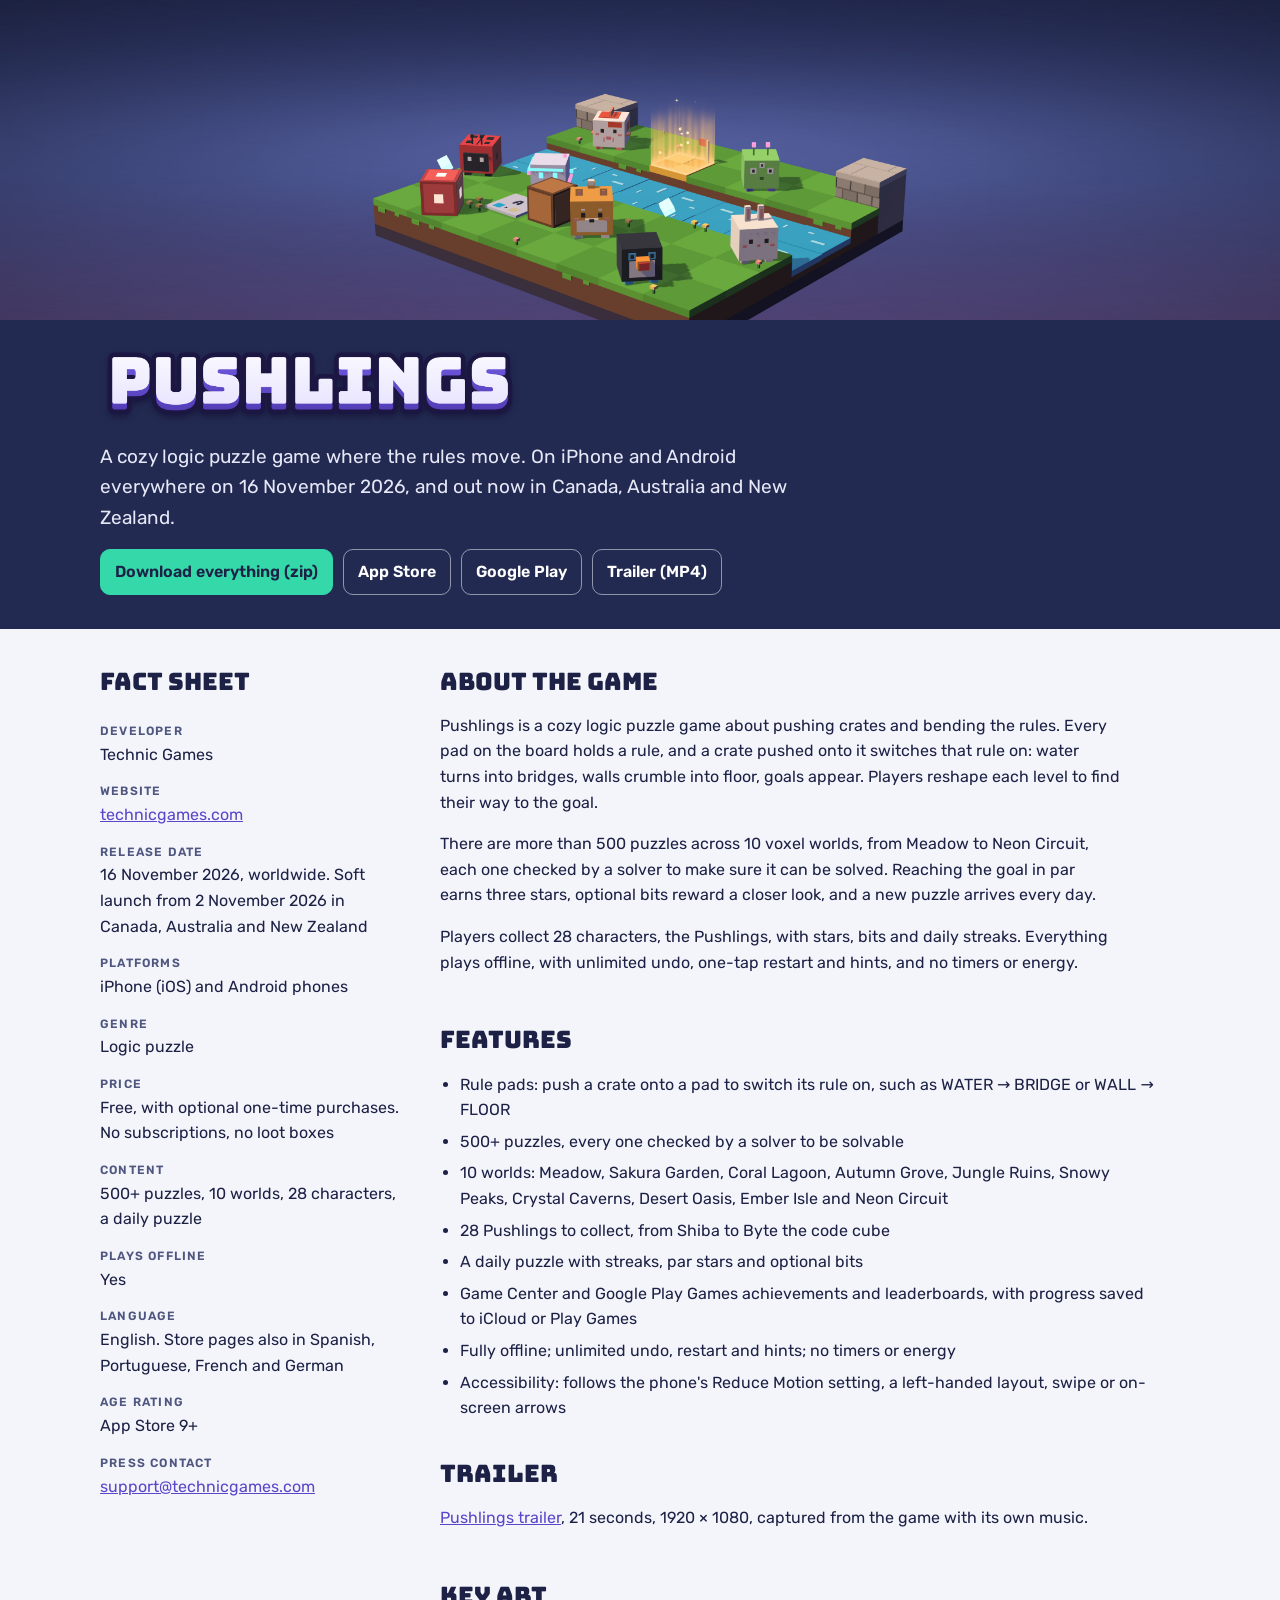
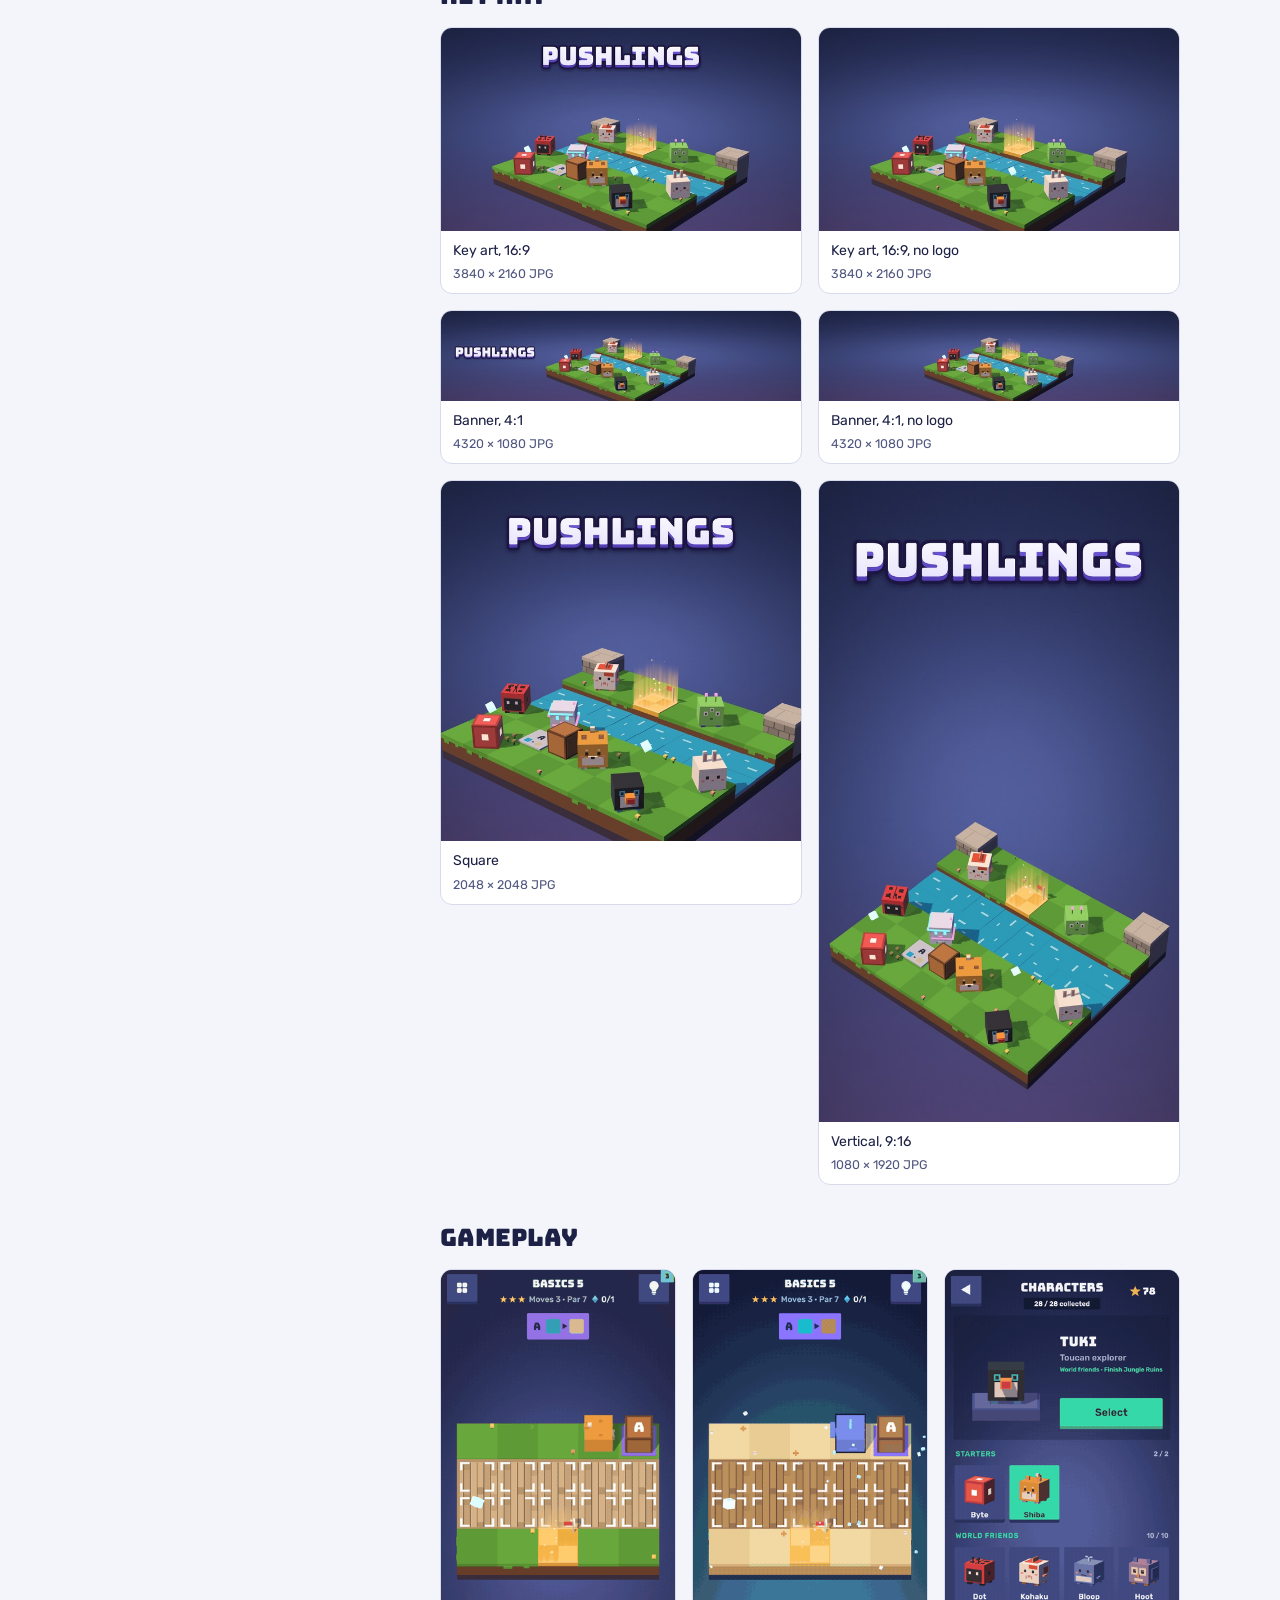
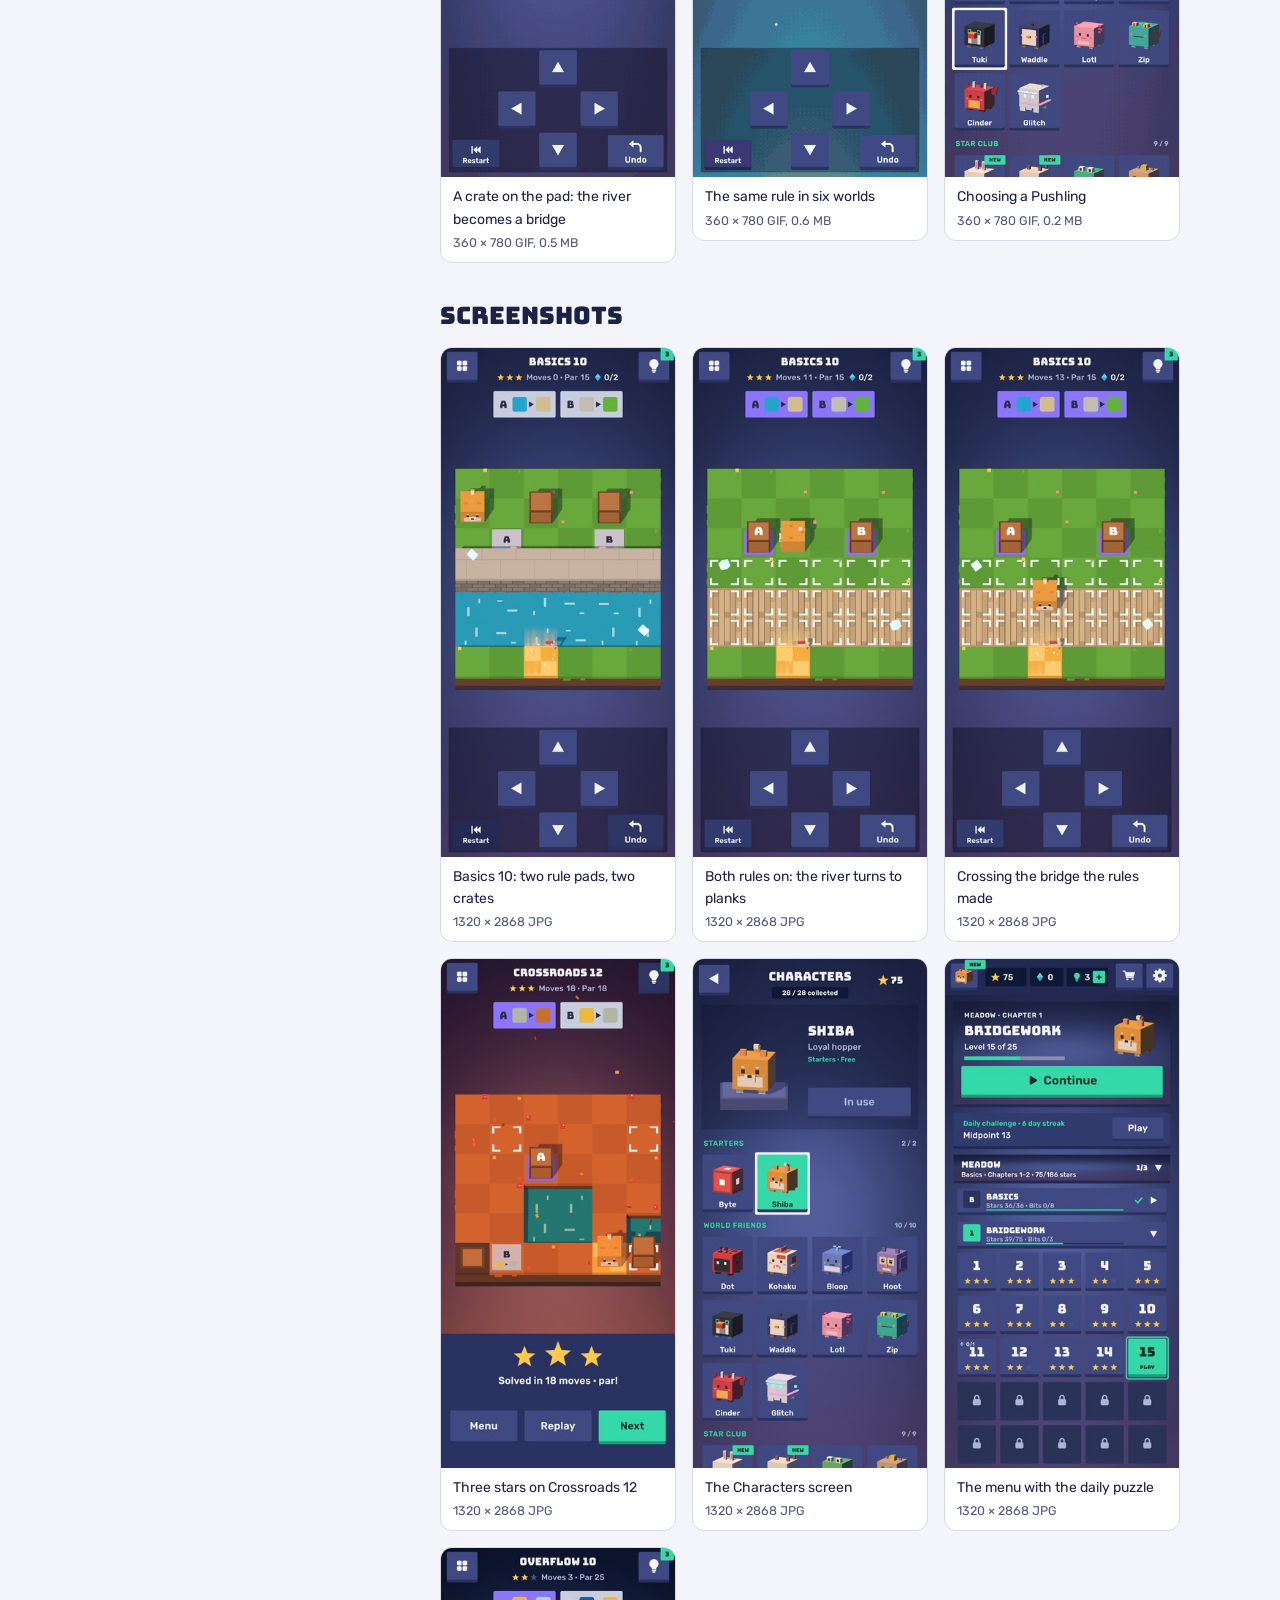
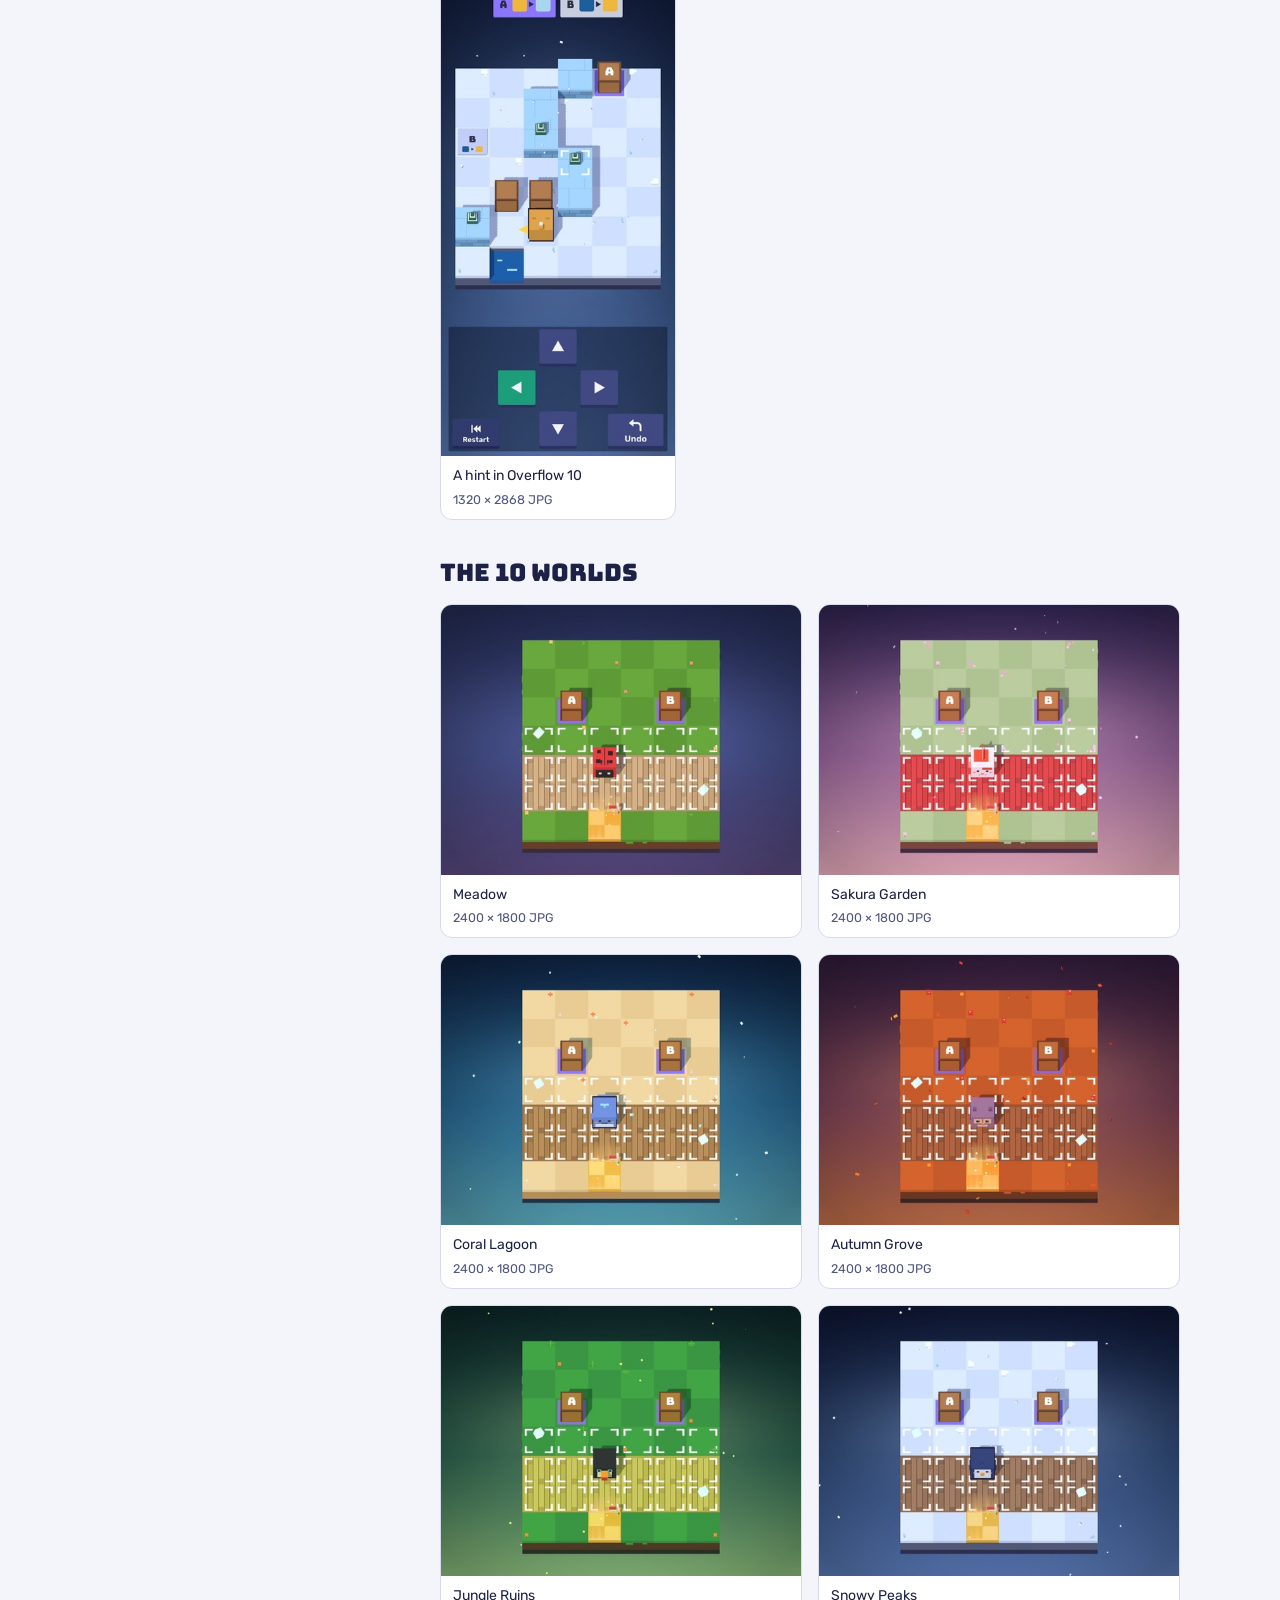
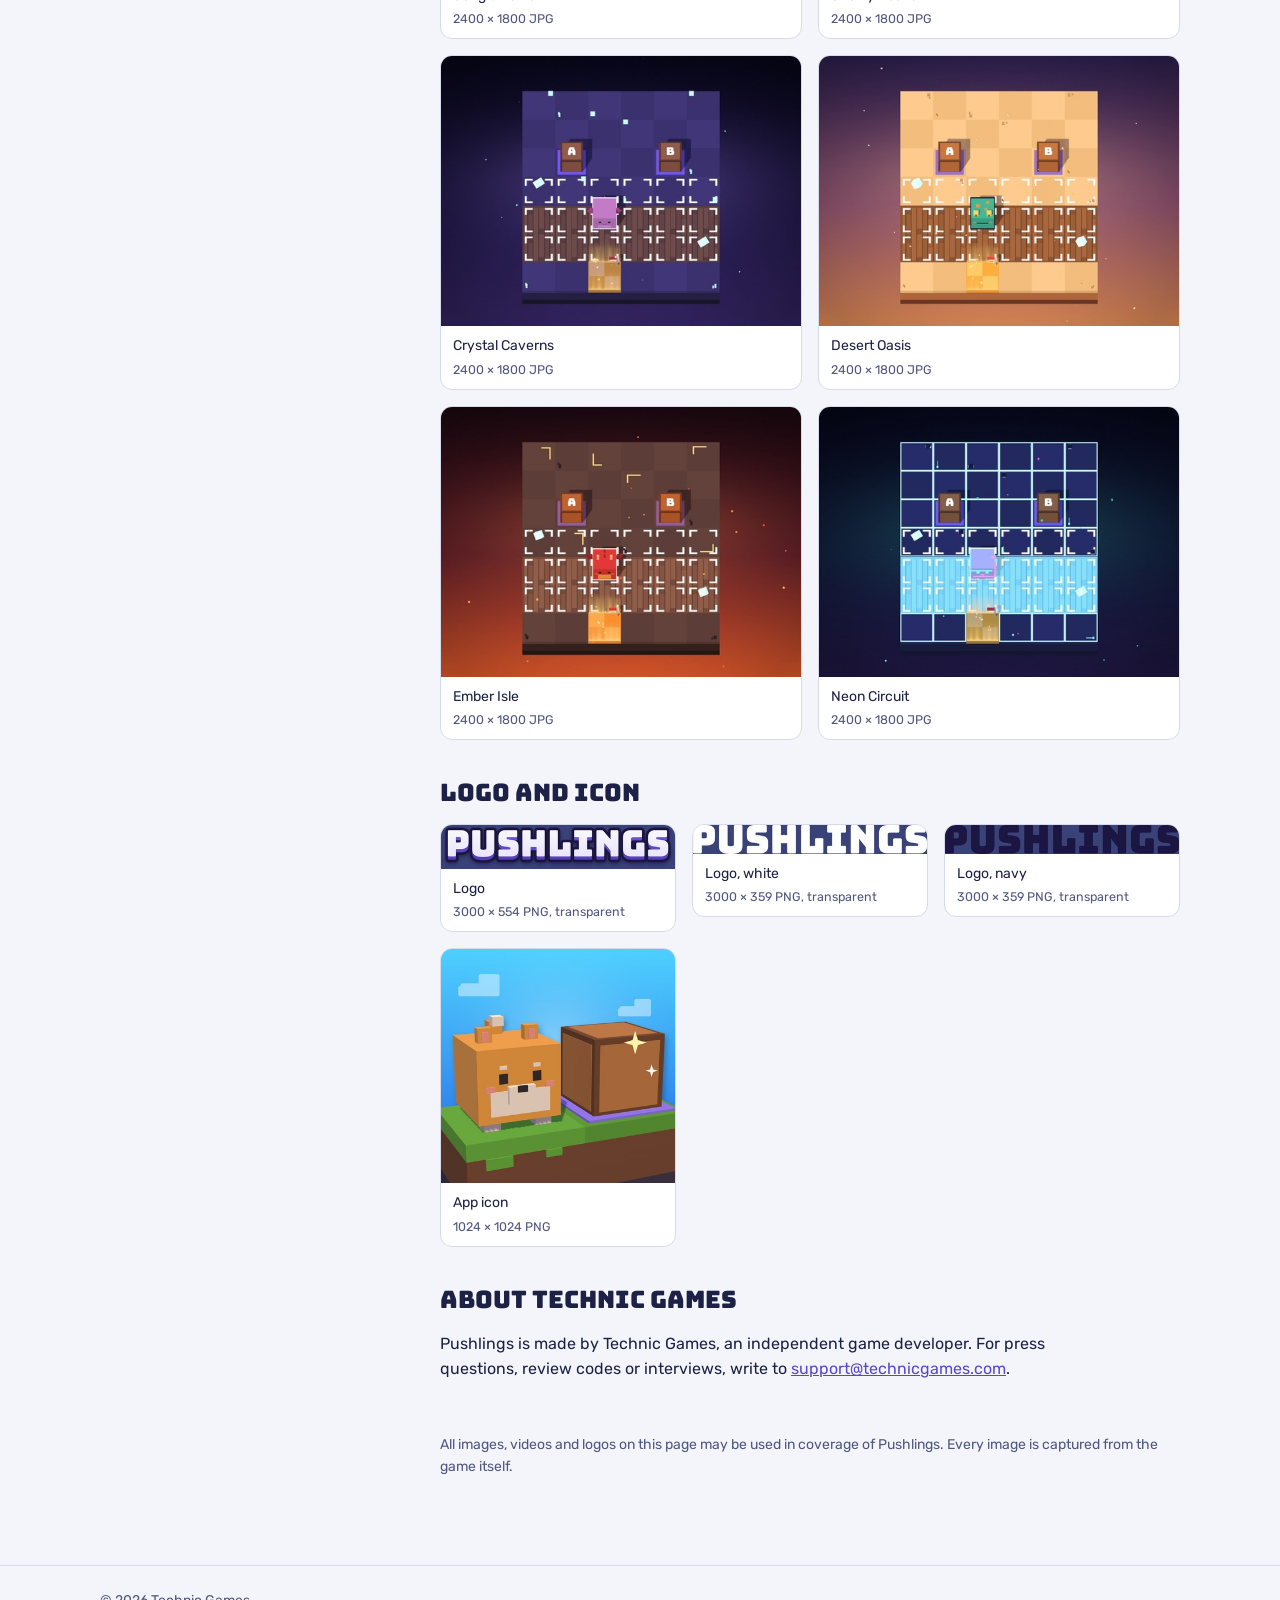
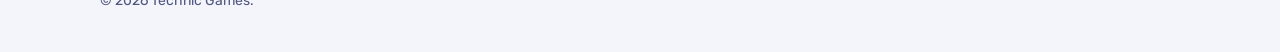
==== commit 3864b1cd: "Pushlings soft launch: store badges before 16 Nov and the full App Store link The Pushlings banner a" ====
--- a/pushlings-press/index.html
+++ b/pushlings-press/index.html
@@ -49,10 +49,10 @@
   <img class="art" src="images/keyart/Pushlings_KeyArt_4320x1080_NoLogo.jpg" alt="Shiba and friends on a floating Meadow island by a river, with the goal glowing on the far bank">
   <div class="wrap intro">
     <h1><img class="logo" src="images/logo/Pushlings_Logo.png" alt="Pushlings"></h1>
-    <p>A cozy logic puzzle game where the rules move. Coming to iPhone and Android on 16 November 2026.</p>
+    <p>A cozy logic puzzle game where the rules move. On iPhone and Android everywhere on 16 November 2026, and out now in Canada, Australia and New Zealand.</p>
     <div class="stores">
       <a class="dl" href="Pushlings_PressKit.zip">Download everything (zip)</a>
-      <a href="https://apps.apple.com/app/id6817405644">App Store</a>
+      <a href="https://apps.apple.com/us/app/pushlings-logic-puzzle-game/id6817405644">App Store</a>
       <a href="https://play.google.com/store/apps/details?id=com.technicgames.pushlings">Google Play</a>
       <a href="video/Pushlings_Trailer_1920x1080.mp4">Trailer (MP4)</a>
     </div>
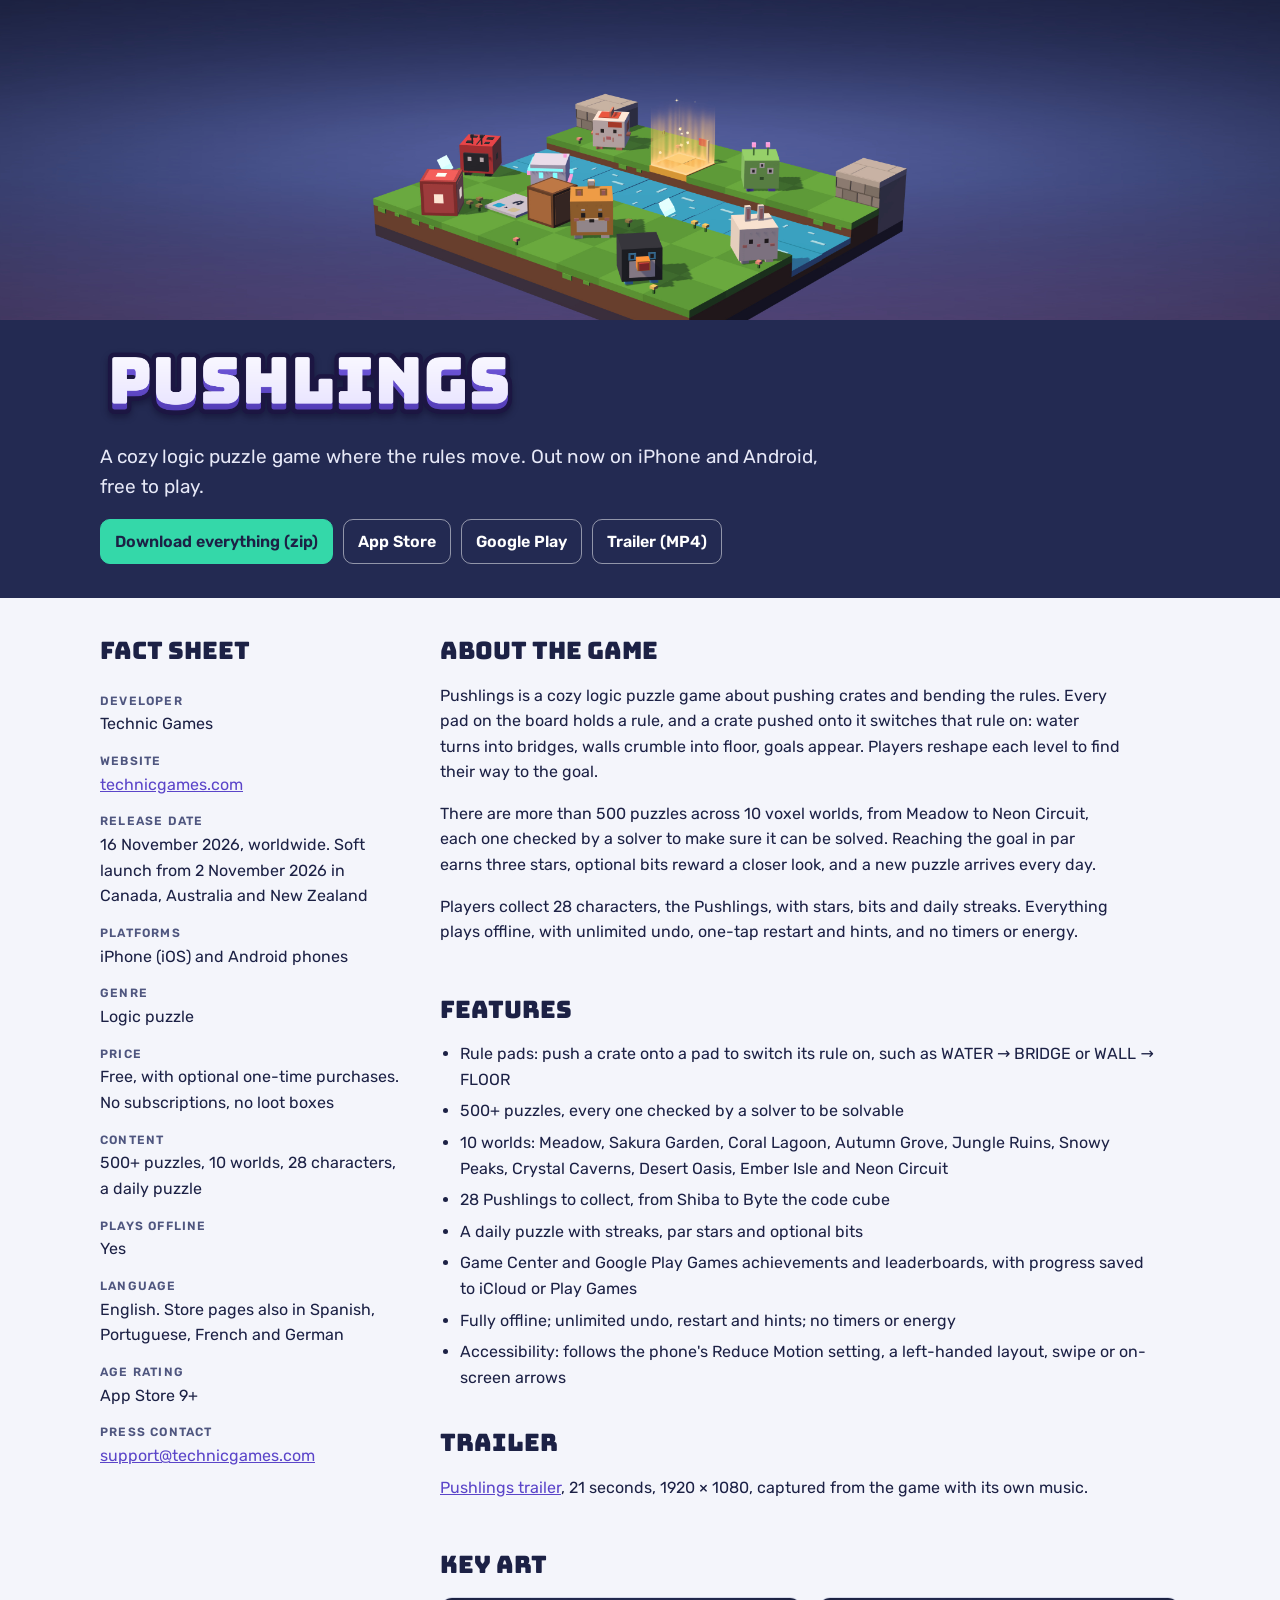
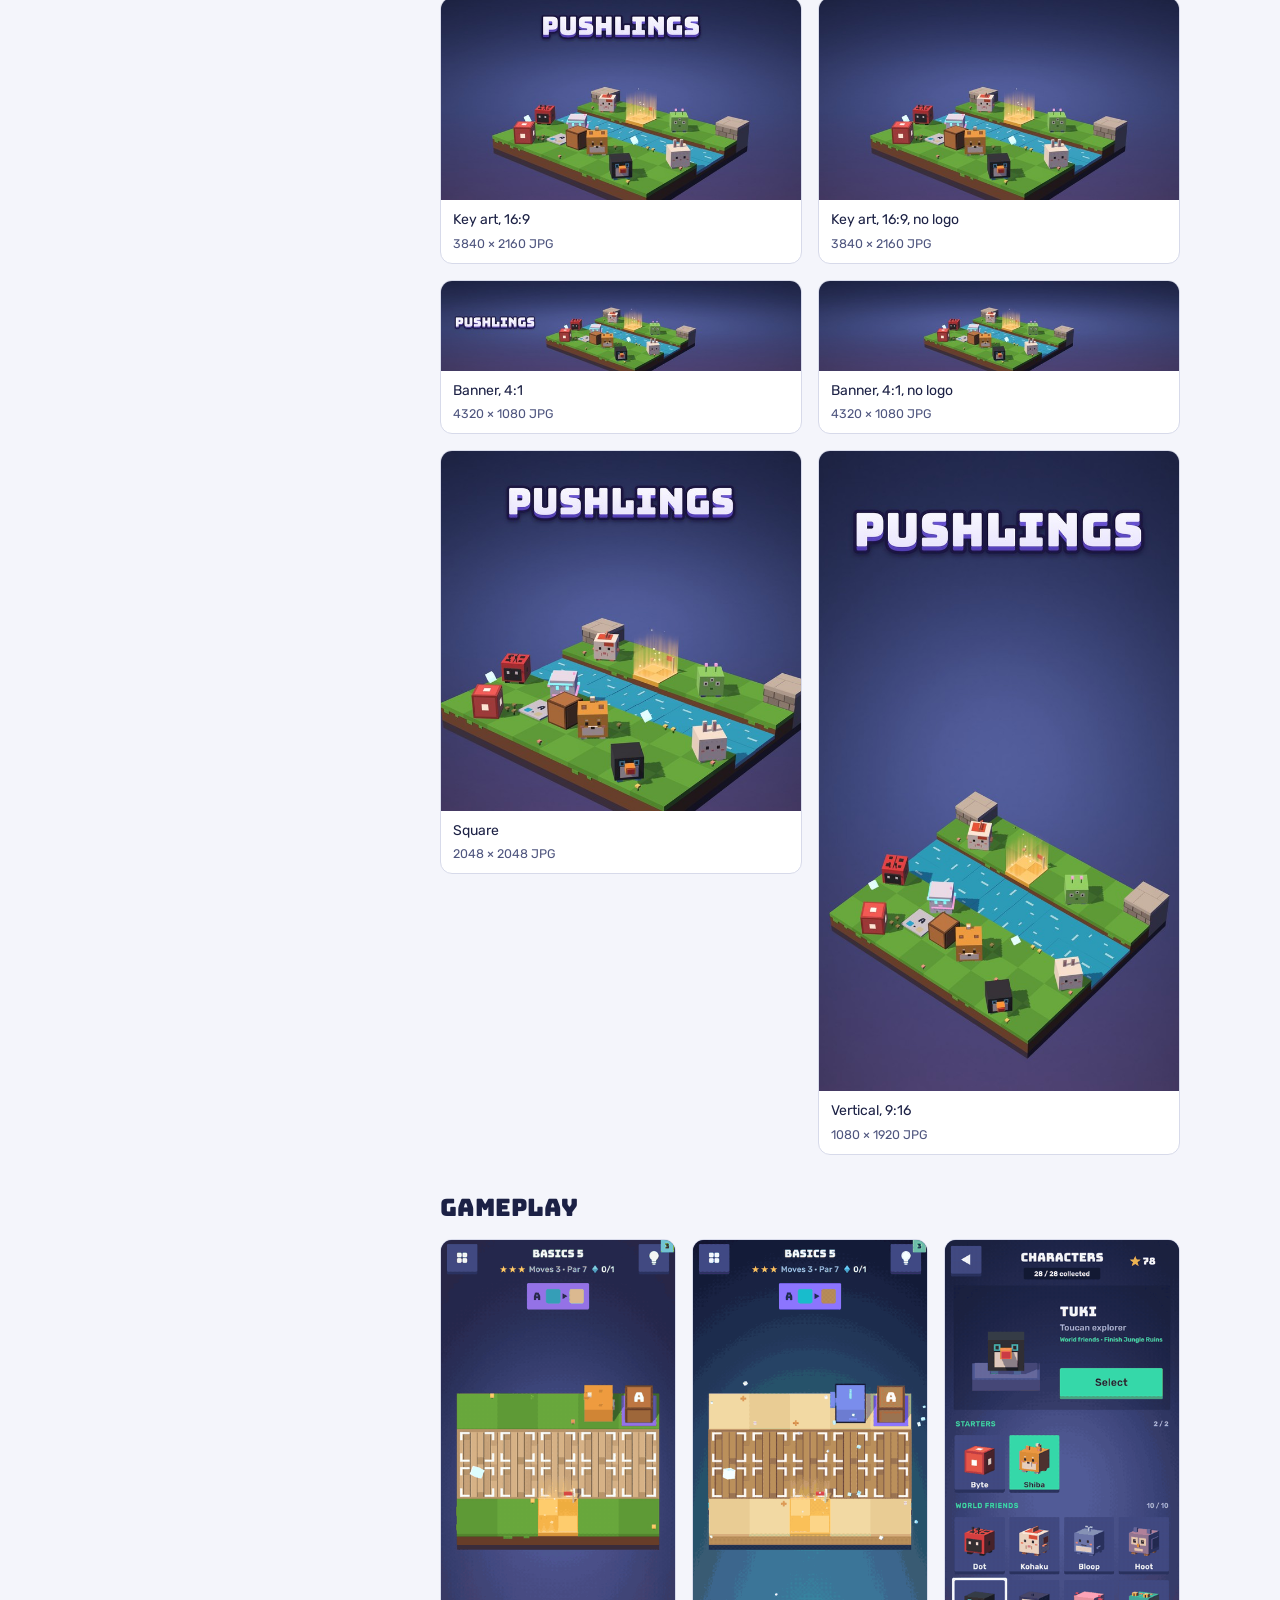
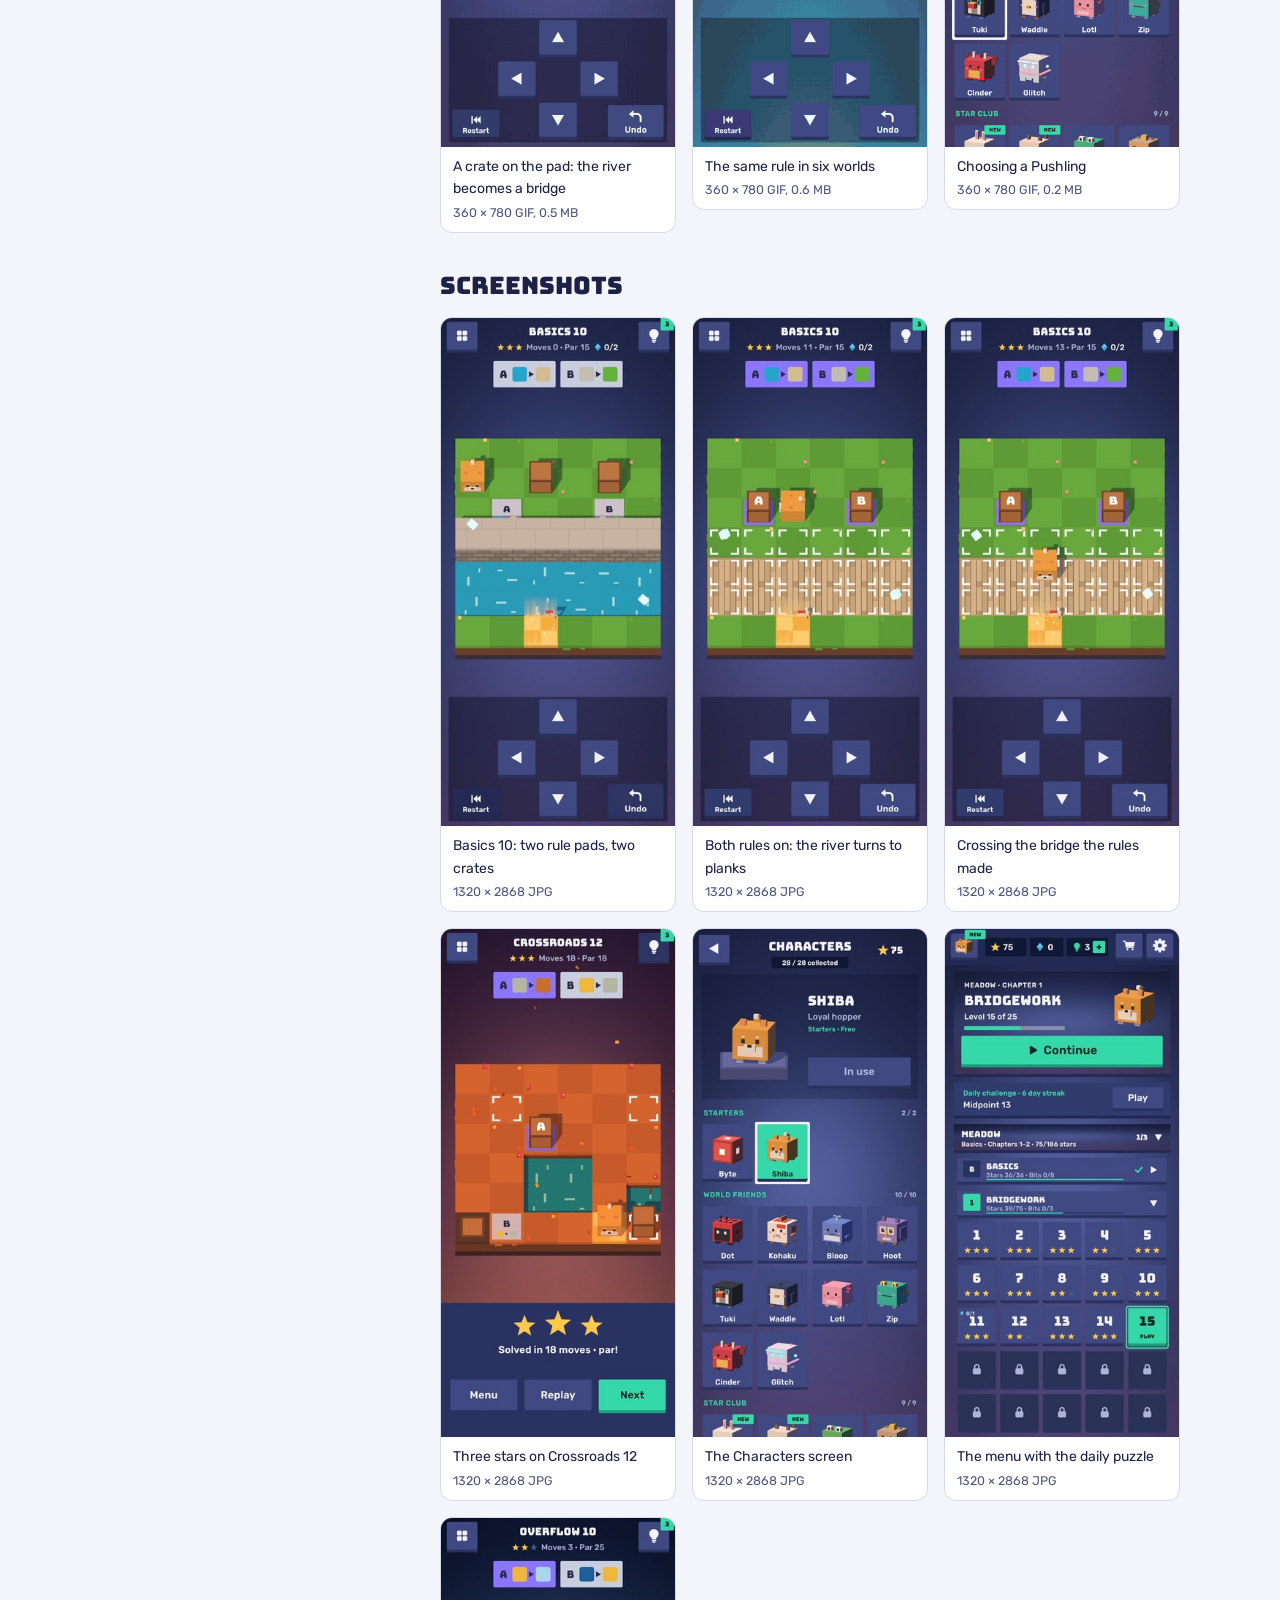
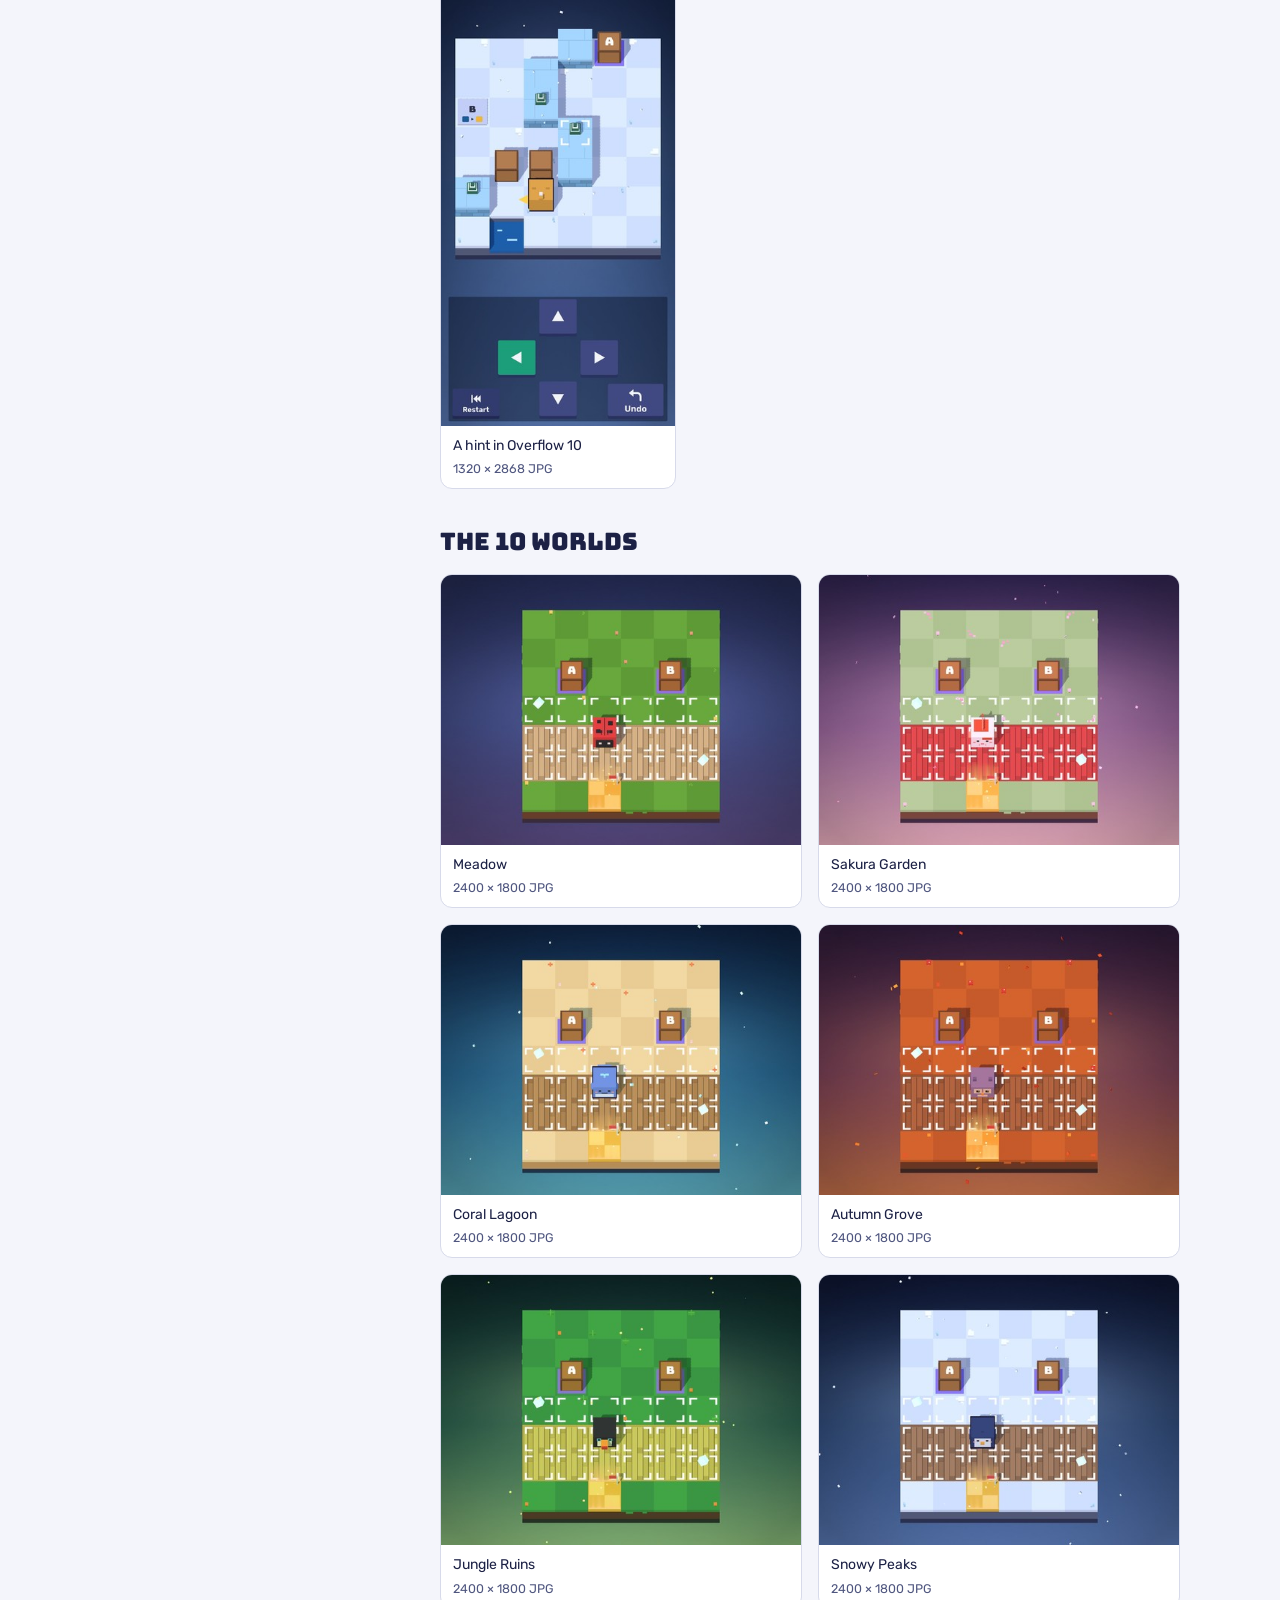
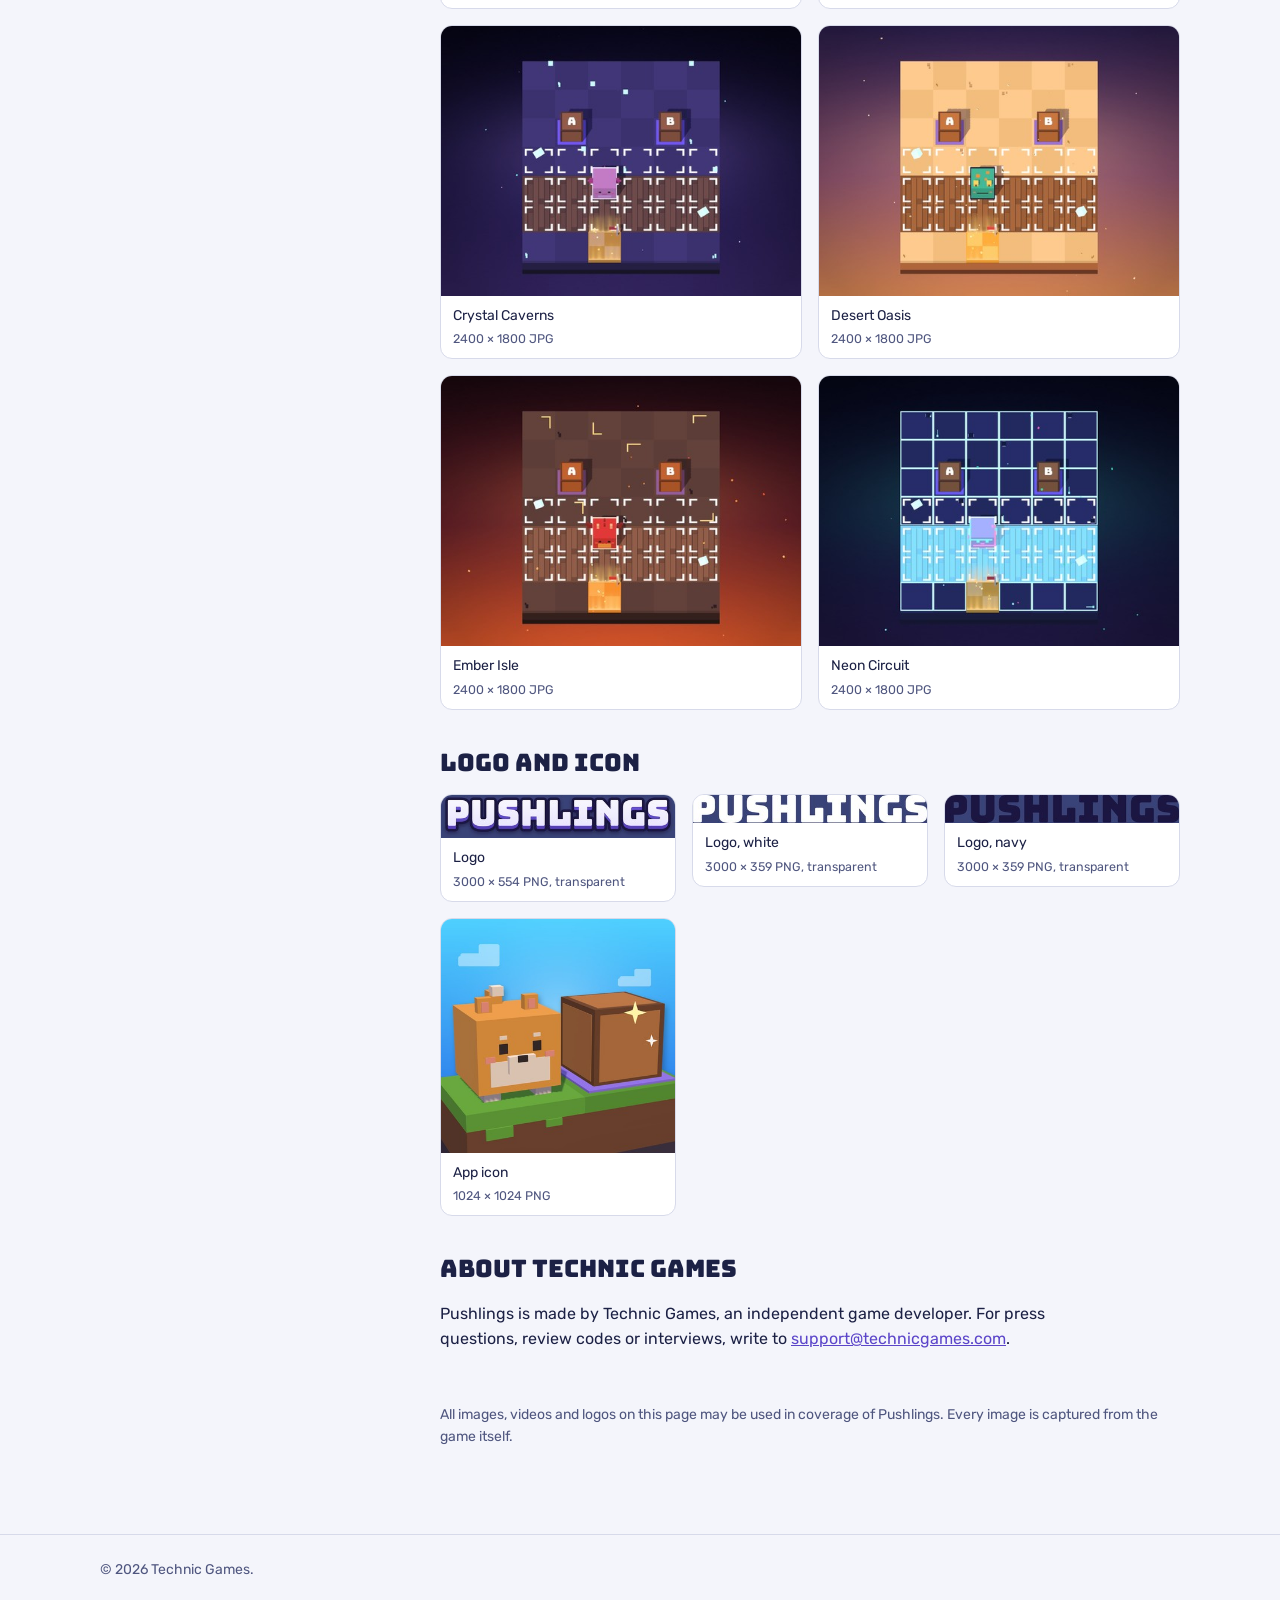
==== commit 9738bf35: "Pushlings is out: worldwide on the App Store and Google Play The script already flips Pushlings to "" ====
--- a/pushlings-press/index.html
+++ b/pushlings-press/index.html
@@ -49,7 +49,7 @@
   <img class="art" src="images/keyart/Pushlings_KeyArt_4320x1080_NoLogo.jpg" alt="Shiba and friends on a floating Meadow island by a river, with the goal glowing on the far bank">
   <div class="wrap intro">
     <h1><img class="logo" src="images/logo/Pushlings_Logo.png" alt="Pushlings"></h1>
-    <p>A cozy logic puzzle game where the rules move. On iPhone and Android everywhere on 16 November 2026, and out now in Canada, Australia and New Zealand.</p>
+    <p>A cozy logic puzzle game where the rules move. Out now on iPhone and Android, free to play.</p>
     <div class="stores">
       <a class="dl" href="Pushlings_PressKit.zip">Download everything (zip)</a>
       <a href="https://apps.apple.com/us/app/pushlings-logic-puzzle-game/id6817405644">App Store</a>
